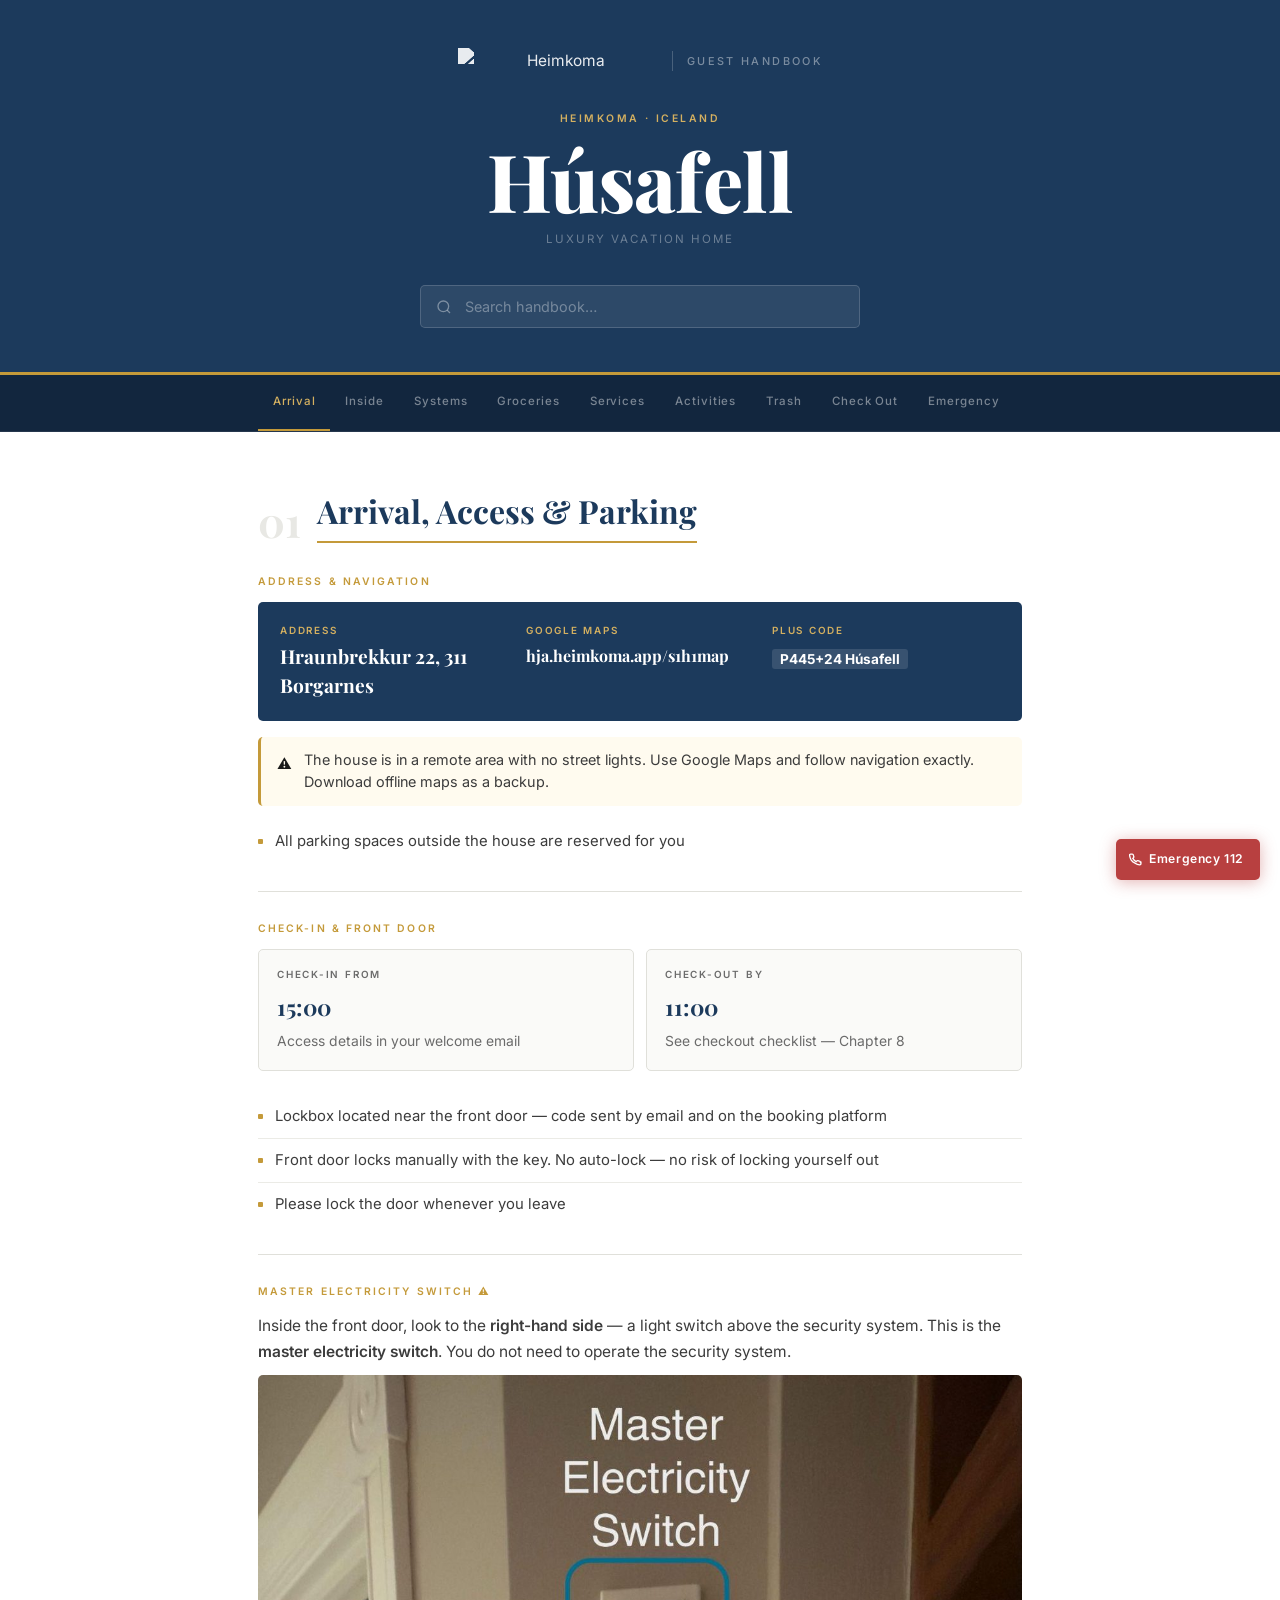
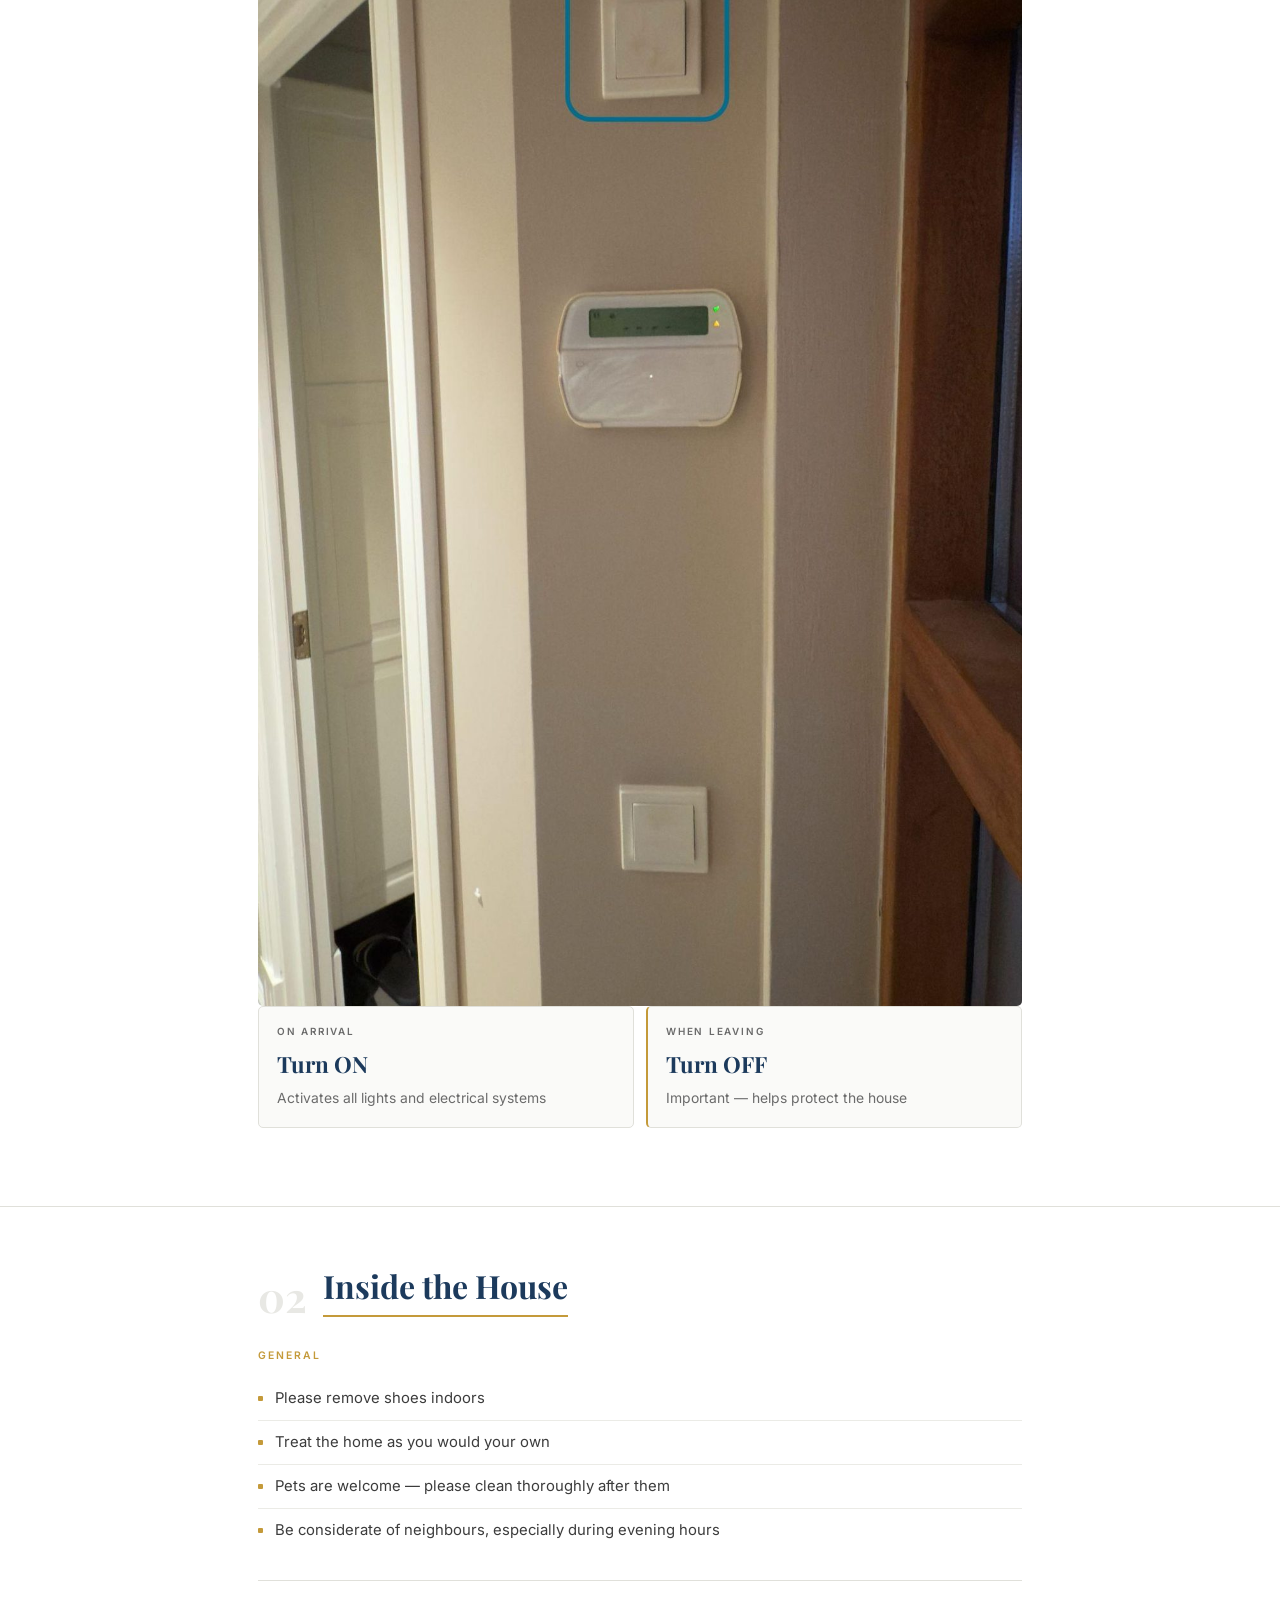
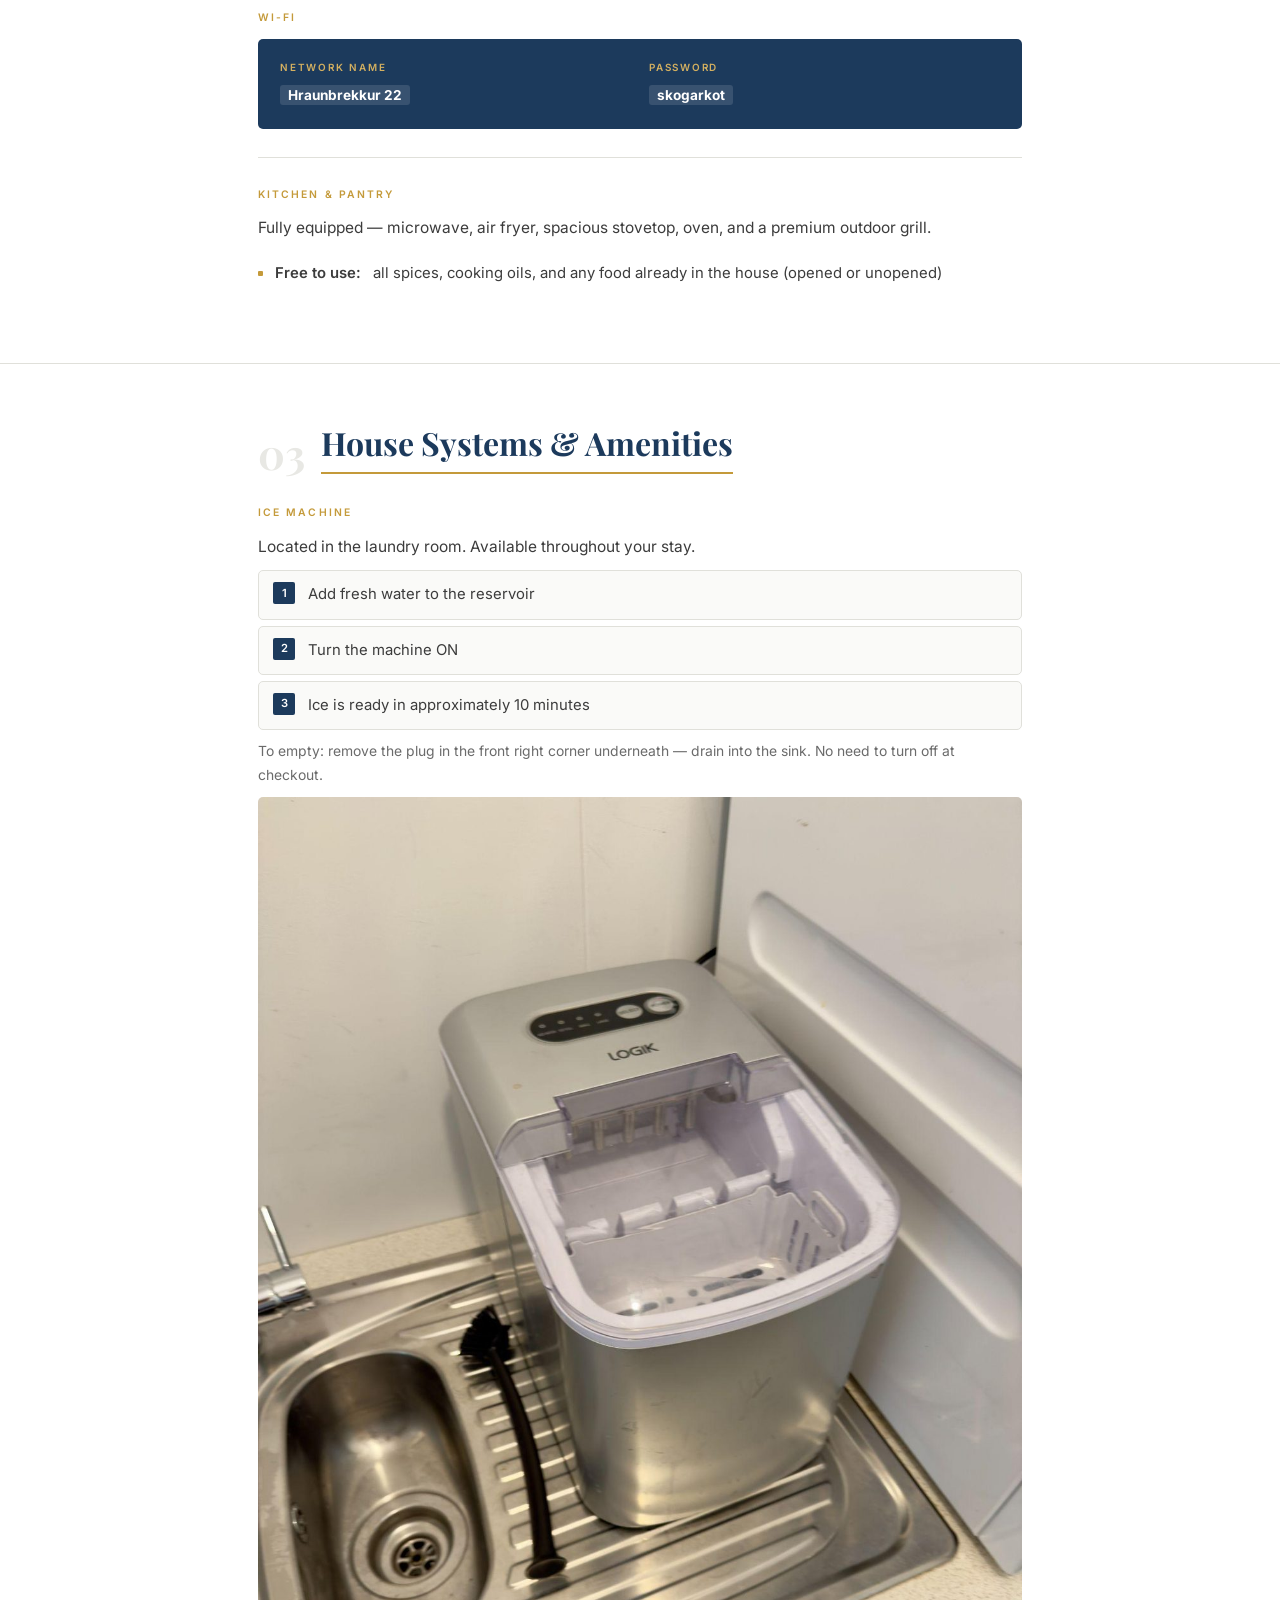
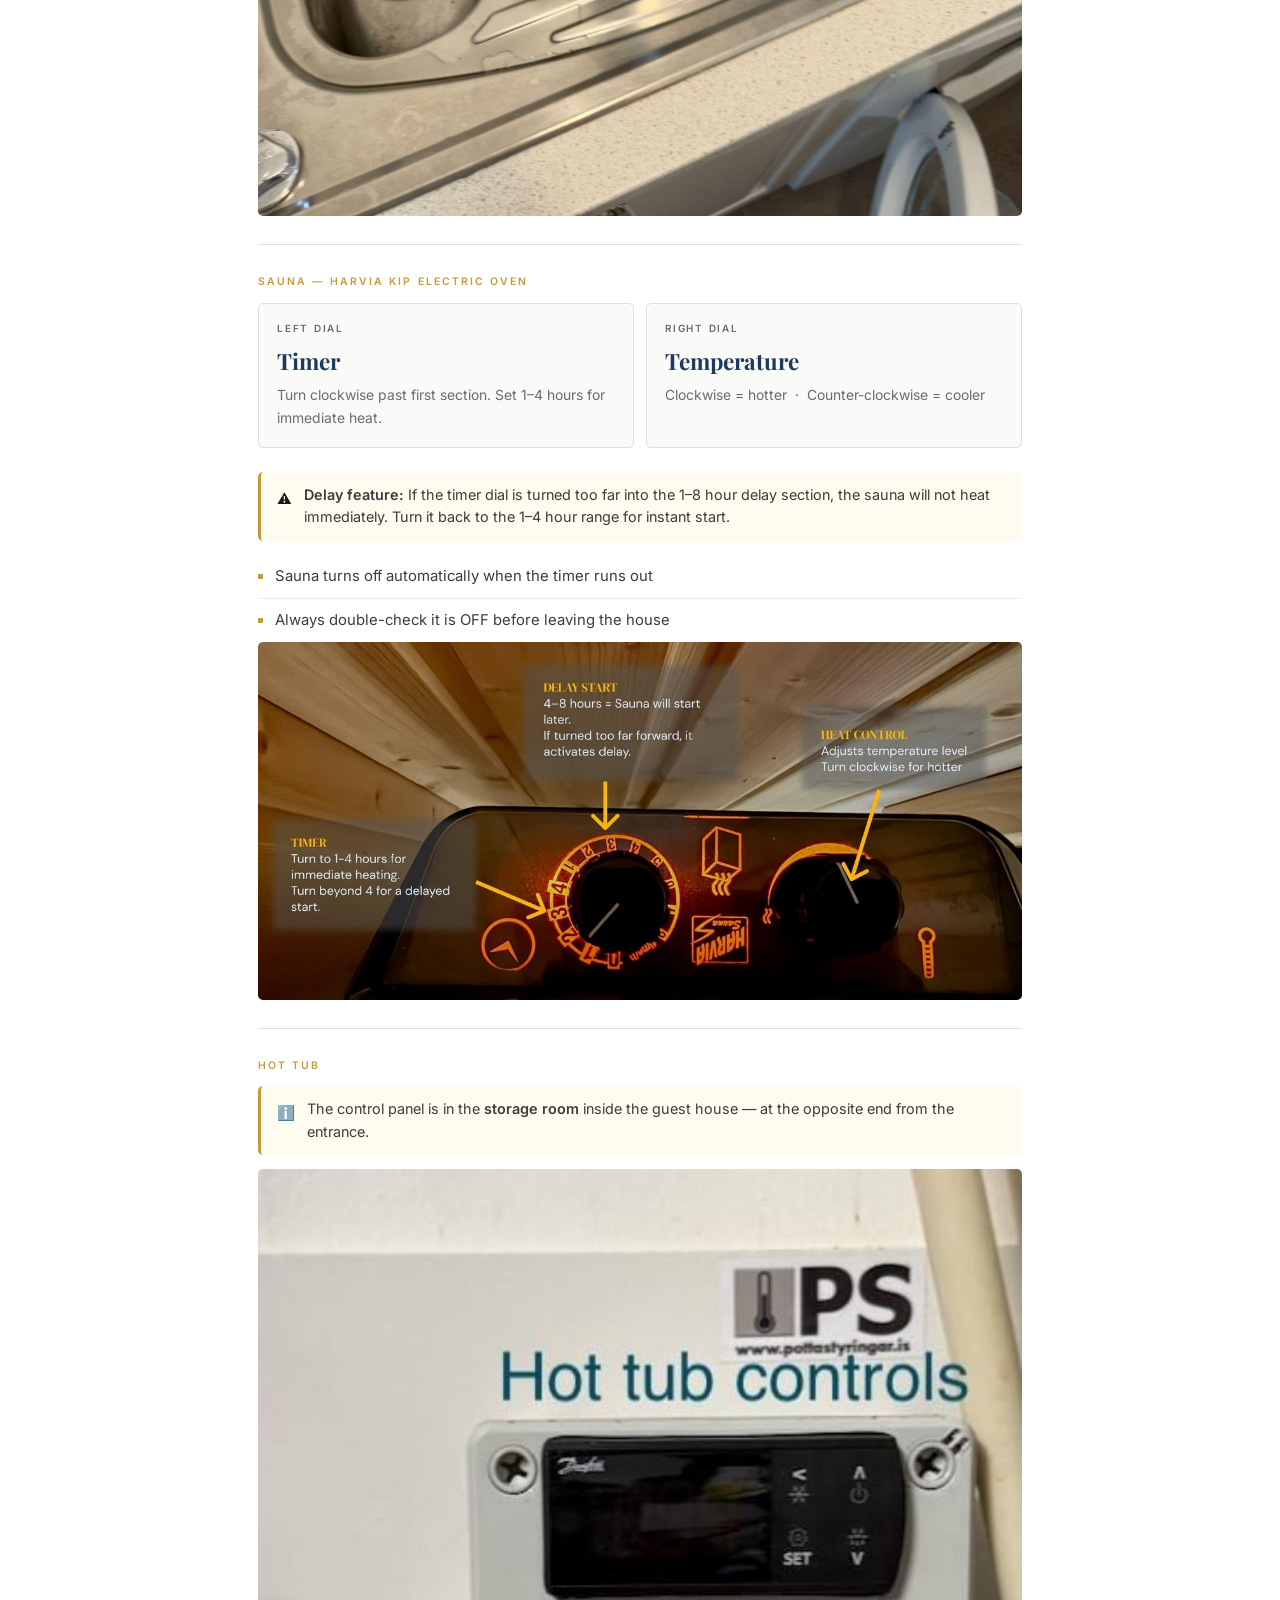
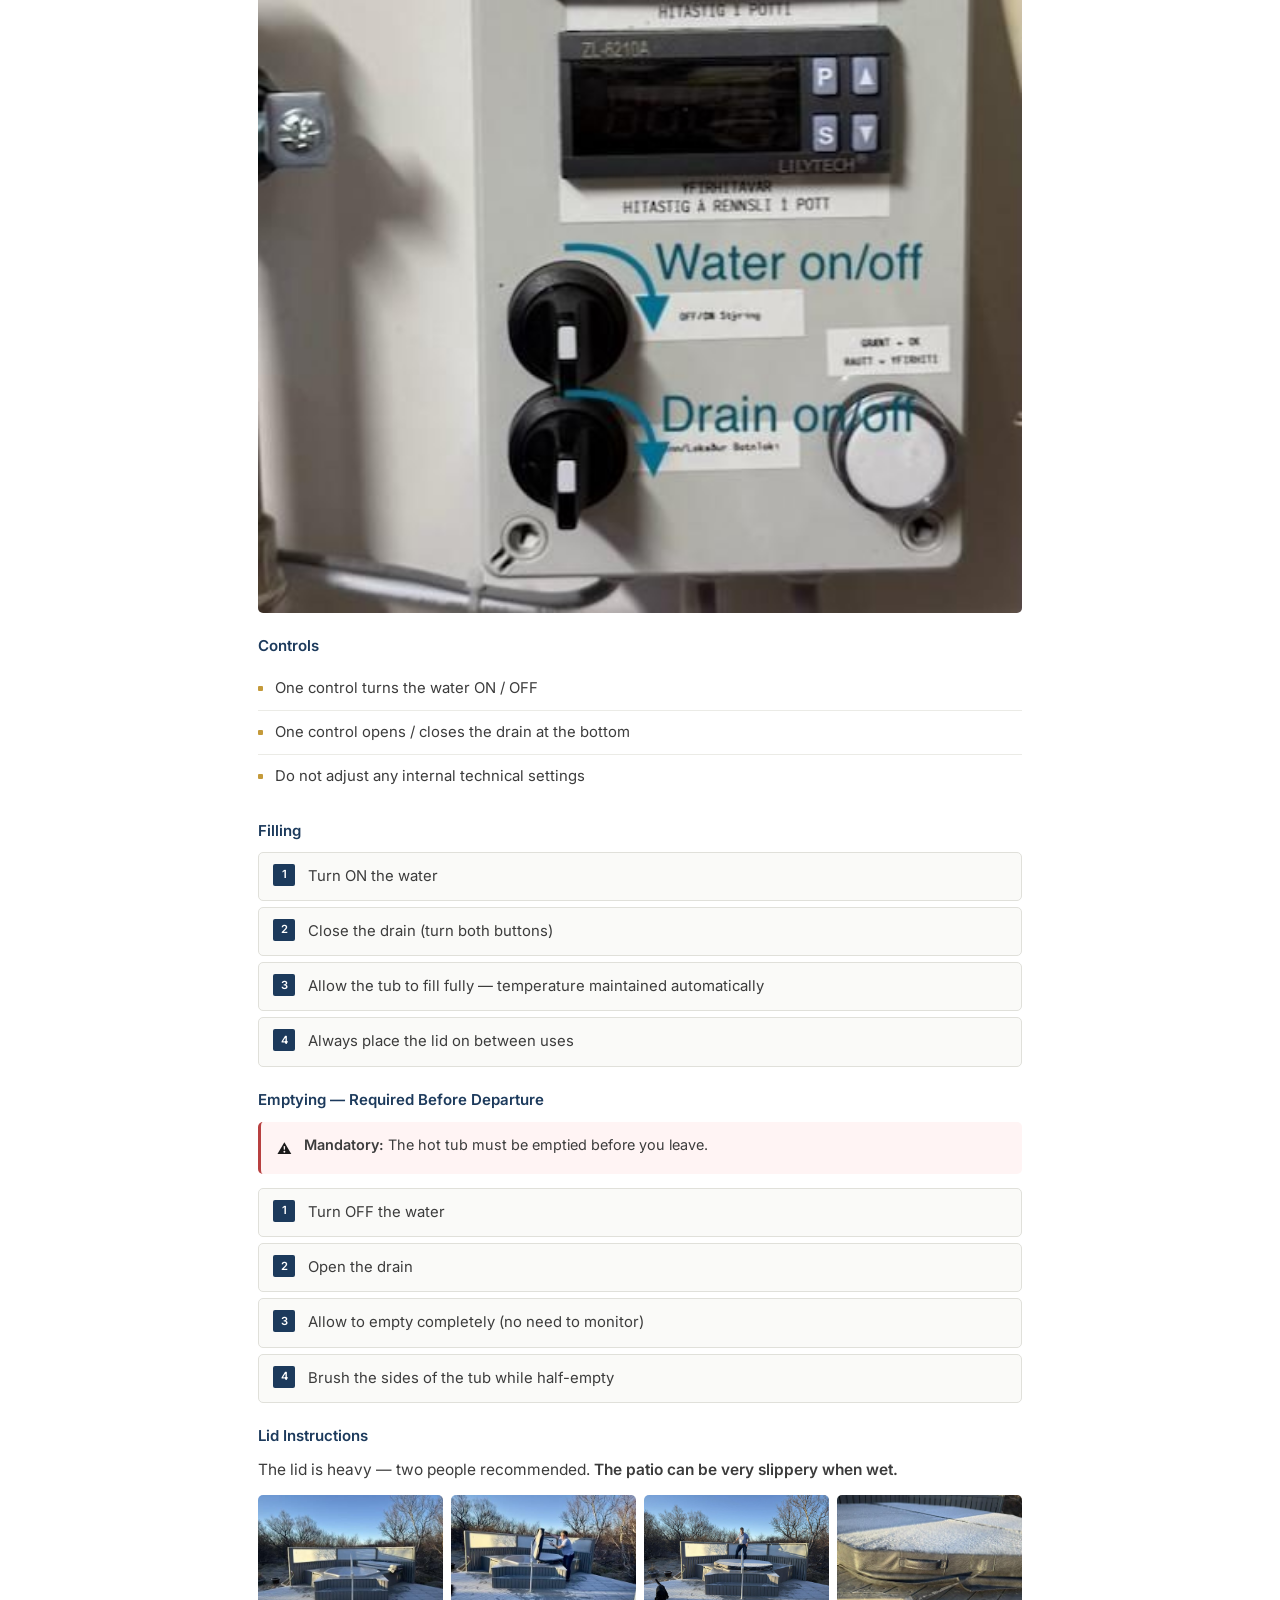
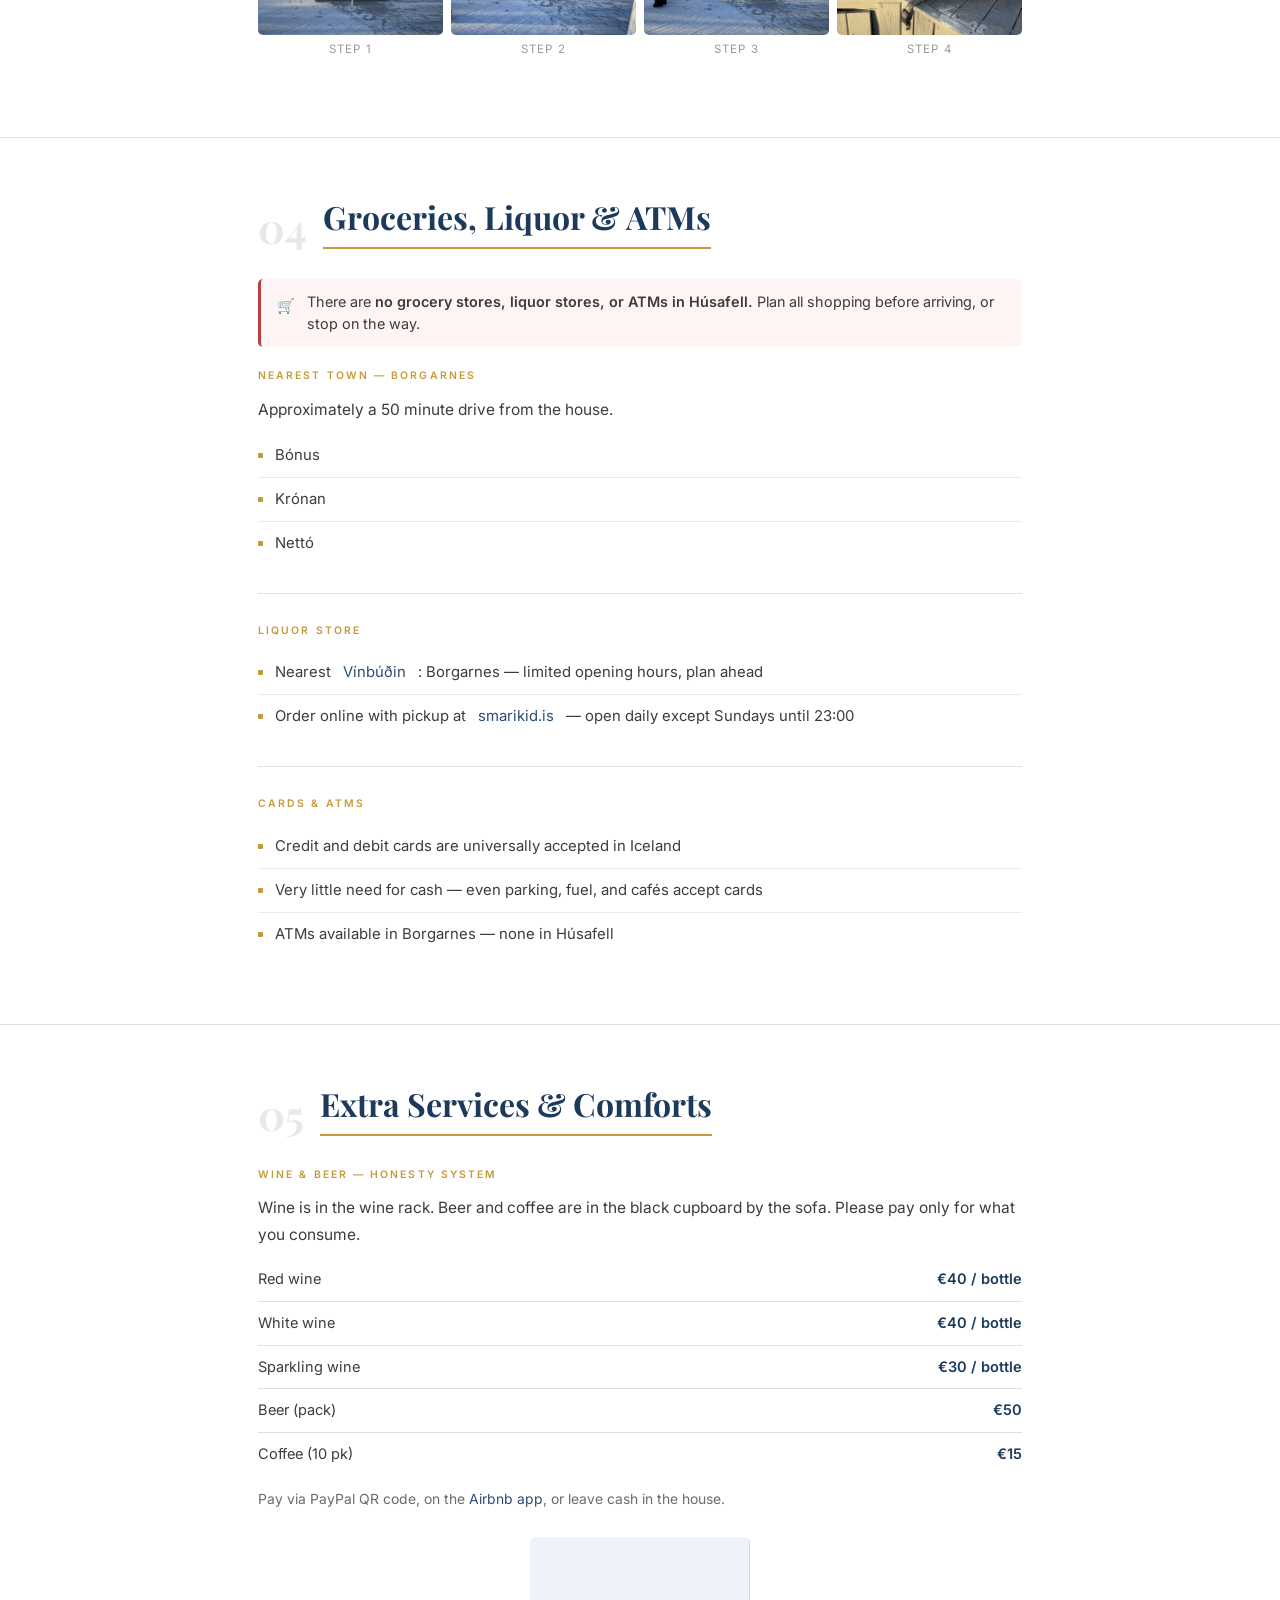
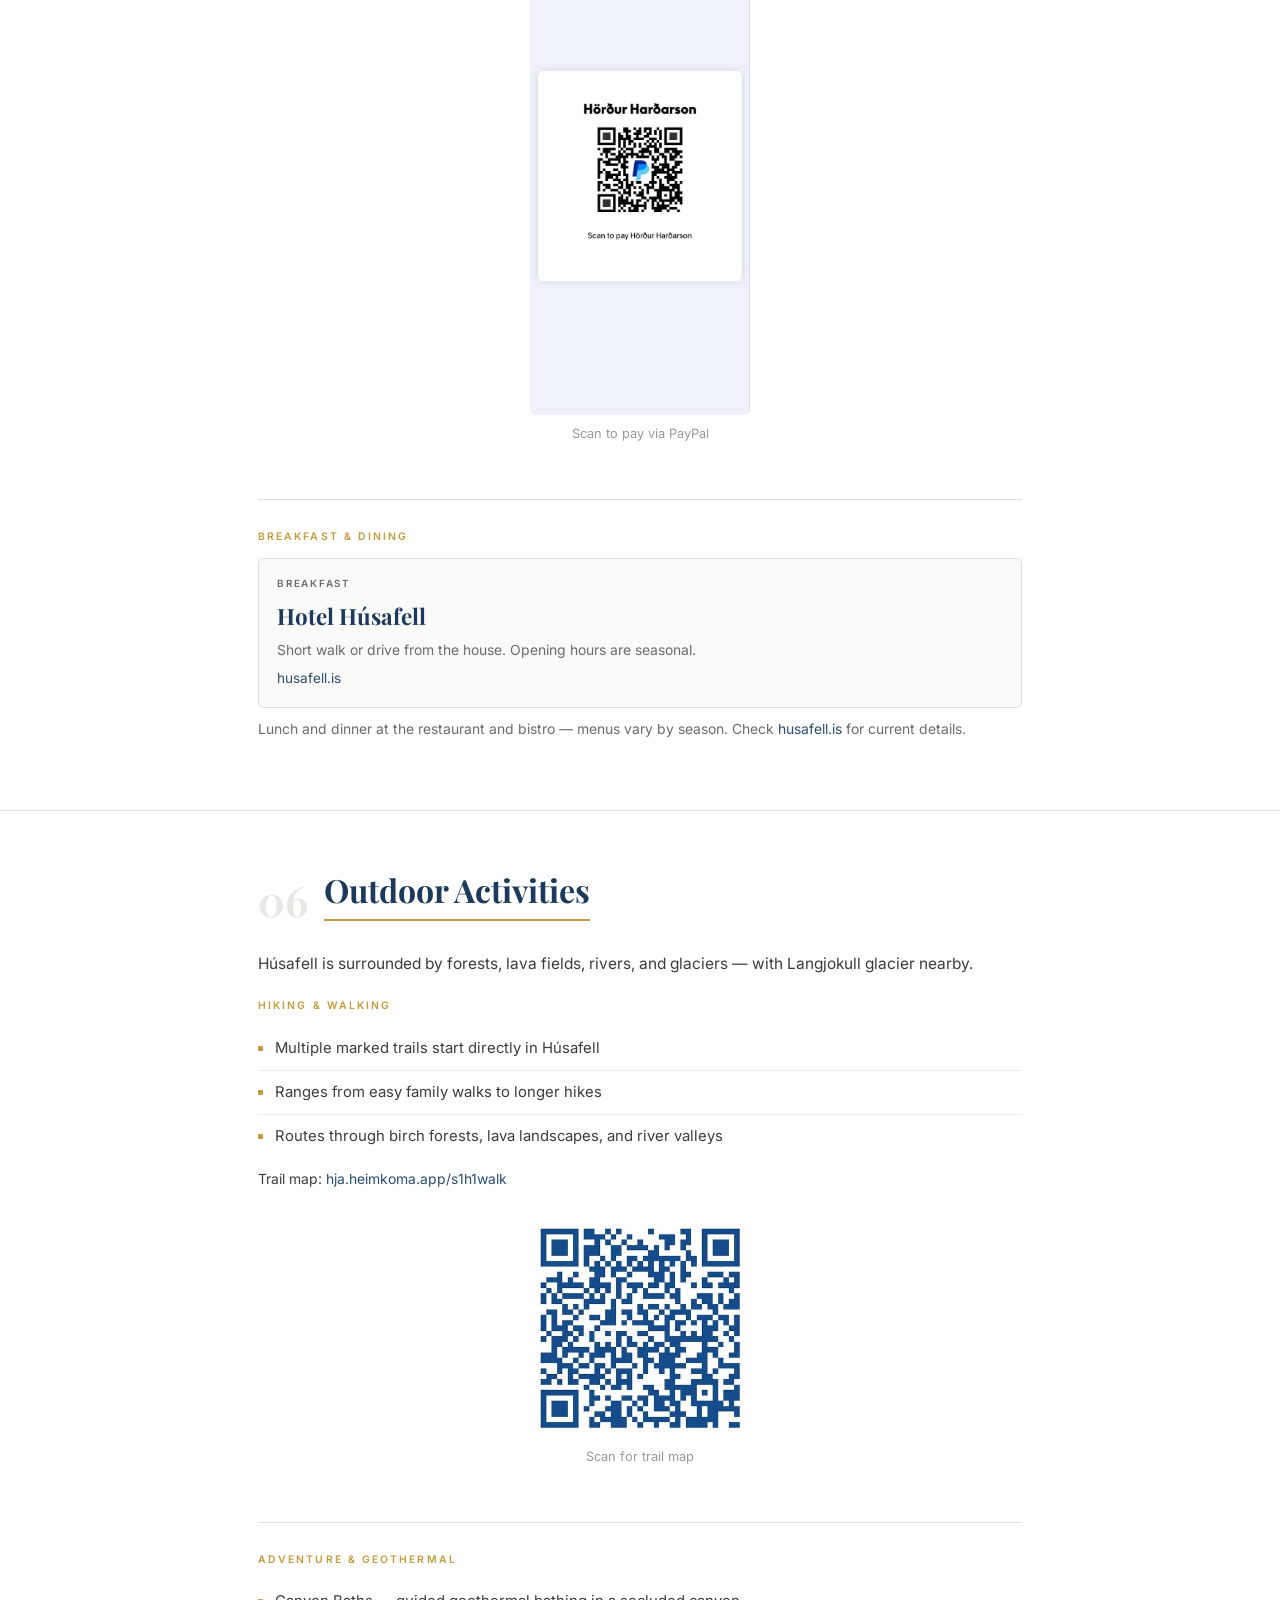
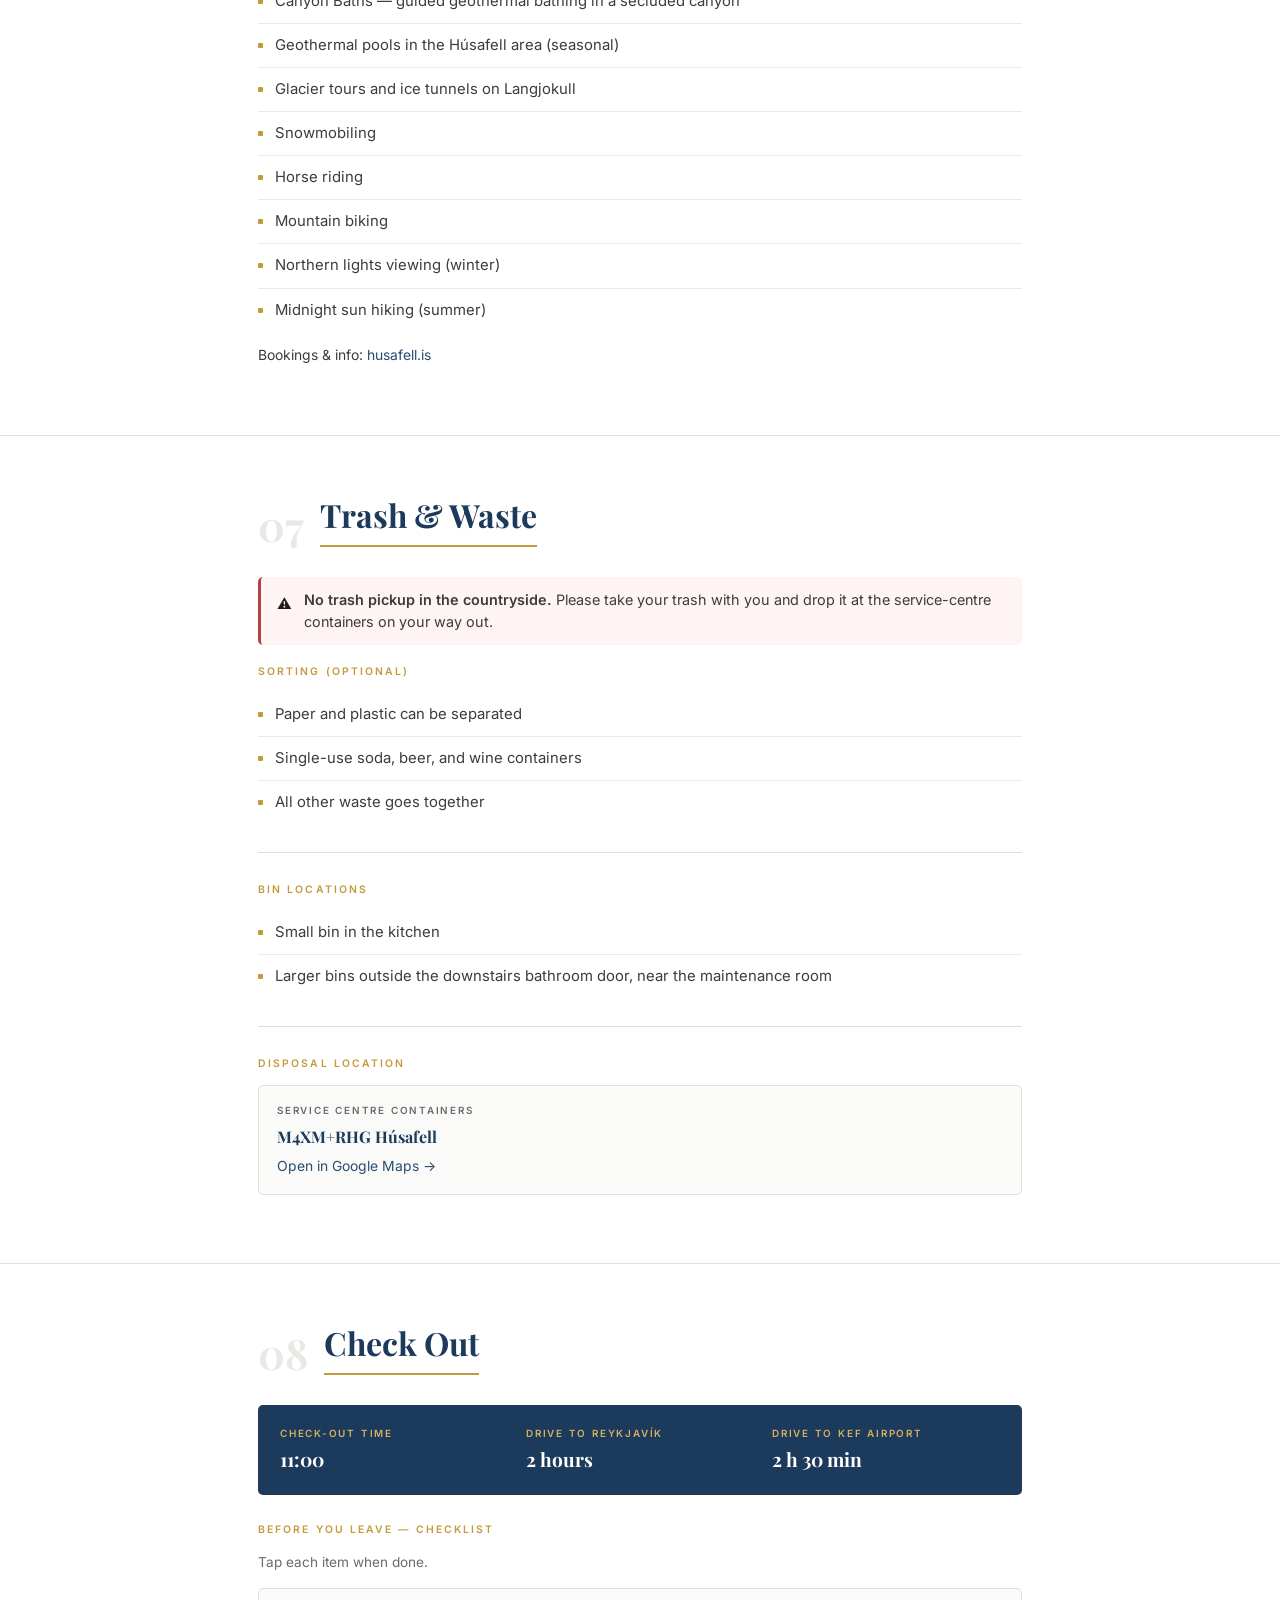
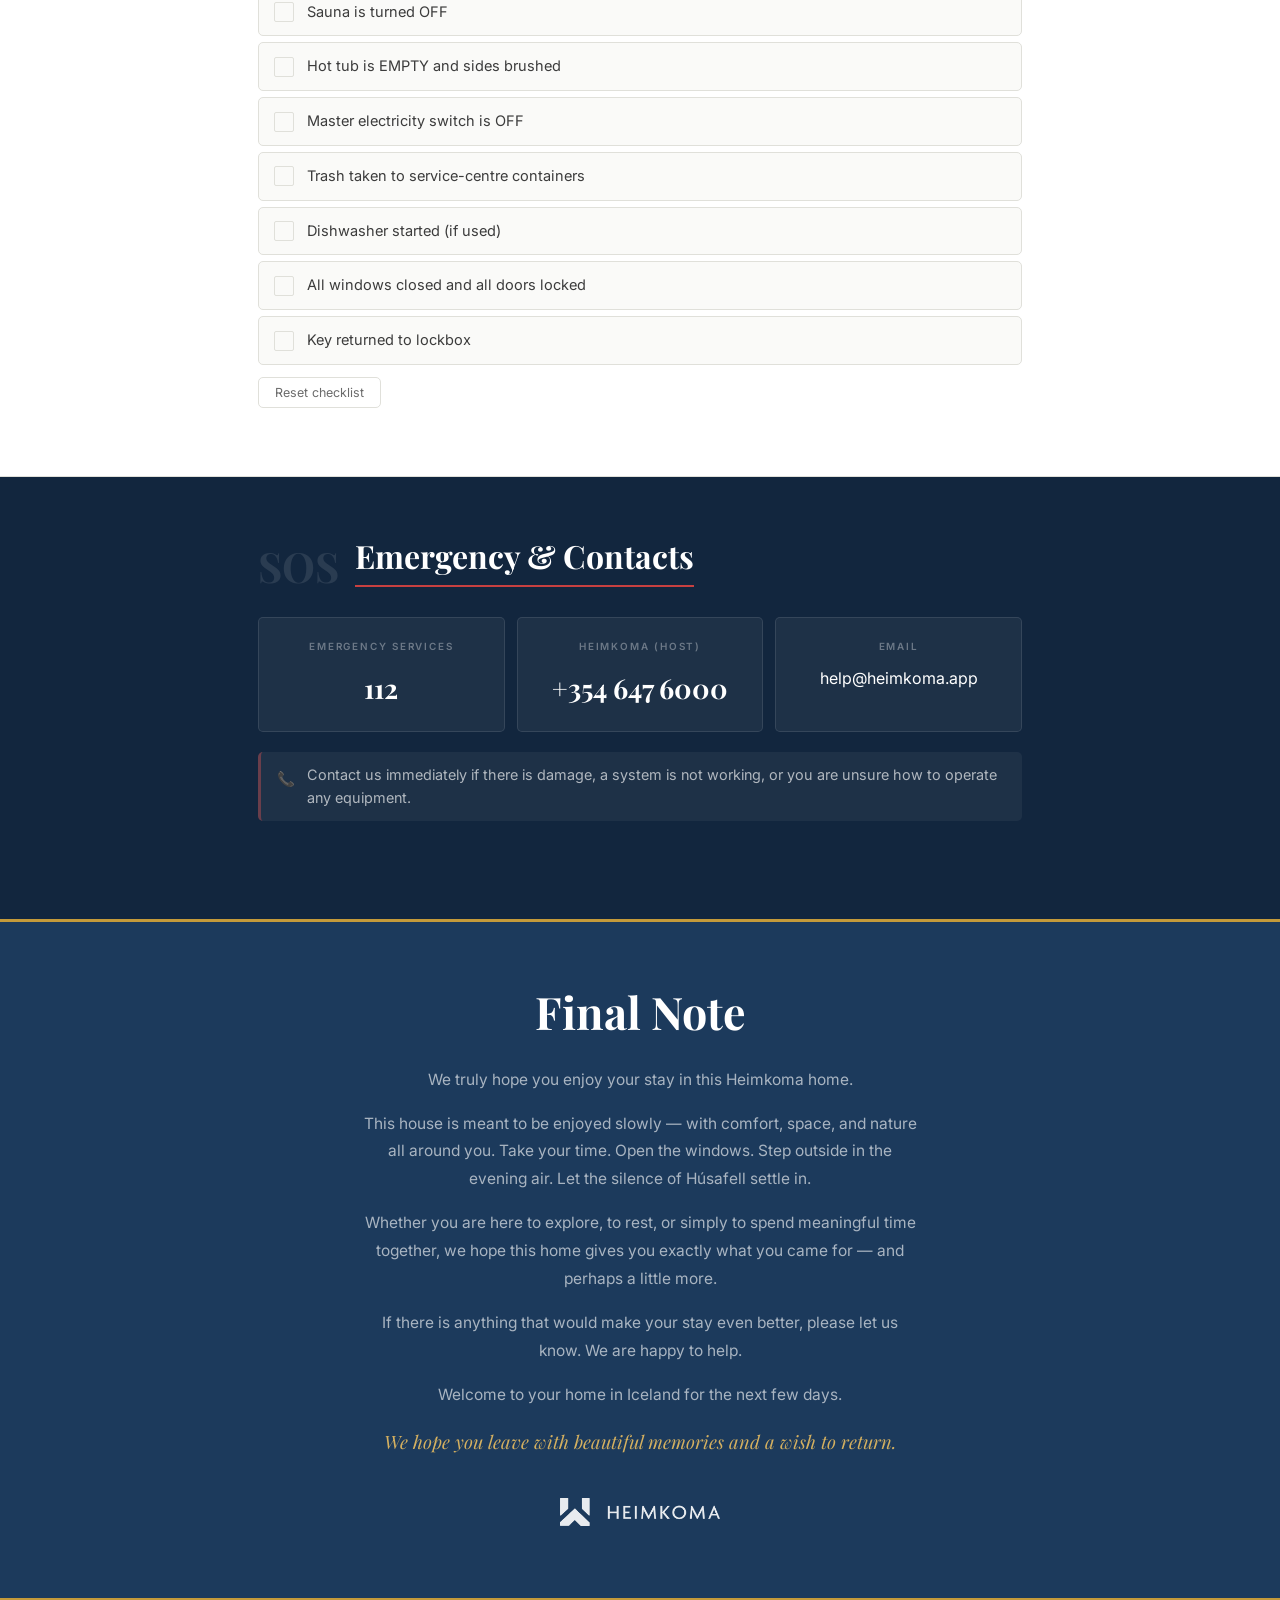
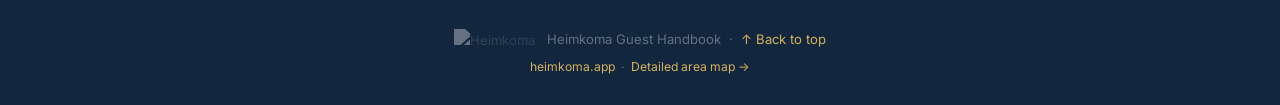
==== s1h1gb/index.html @ 79c9e3b0 "Add s1h1gb and s1h2gb handbooks" ====
<!DOCTYPE html>
<html lang="en">
<head>
<meta charset="UTF-8">
<meta name="viewport" content="width=device-width, initial-scale=1.0">
<meta name="robots" content="noindex, nofollow">
<title>Guest Handbook — Husafell | Heimkoma</title>
<link rel="preconnect" href="https://fonts.googleapis.com">
<link rel="preconnect" href="https://fonts.gstatic.com" crossorigin>
<link href="https://fonts.googleapis.com/css2?family=Playfair+Display:ital,wght@0,700;0,800;1,700&family=Inter:wght@300;400;500;600&display=swap" rel="stylesheet">
<style>
:root {
  --navy:      #1C3A5C;
  --navy-d:    #12263E;
  --navy-m:    #2A4D72;
  --gold:      #C49A3A;
  --gold-l:    #D4B060;
  --white:     #FFFFFF;
  --off:       #F7F7F5;
  --card:      #FAFAF8;
  --text:      #1A1A1A;
  --text-m:    #3C3C3C;
  --muted:     #6B6B6B;
  --border:    #E0E0DA;
  --border-l:  #EBEBE6;
  --warn-bg:   #FFFBEF;
  --warn-bdr:  #C49A3A;
  --red-bg:    #FFF4F4;
  --red-bdr:   #B84040;
  --green-ok:  #2A6B45;
  --nav-h:     56px;
  --max:       820px;
  --r:         5px;
}

*, *::before, *::after { box-sizing: border-box; margin: 0; padding: 0; }

html {
  scroll-behavior: smooth;
  scroll-padding-top: calc(var(--nav-h) + 16px);
}

body {
  font-family: 'Inter', sans-serif;
  background: var(--white);
  color: var(--text);
  font-size: 15.5px;
  line-height: 1.7;
  -webkit-font-smoothing: antialiased;
}

a { color: var(--navy-m); text-decoration: none; }
a:hover { text-decoration: underline; }
strong { font-weight: 600; }
code {
  font-family: 'Inter', monospace;
  background: rgba(28,58,92,.08);
  padding: 2px 7px;
  border-radius: 3px;
  font-size: .87em;
}

.wrap {
  max-width: var(--max);
  margin: 0 auto;
  padding: 0 28px;
}

/* HEADER */
.site-header {
  background: var(--navy);
  padding: 48px 28px 44px;
  text-align: center;
  border-bottom: 3px solid var(--gold);
}
.logo-row {
  display: flex;
  align-items: center;
  justify-content: center;
  gap: 14px;
  margin-bottom: 36px;
}
.logo-img {
  height: 26px;
  filter: brightness(0) invert(1);
  opacity: .9;
}
.logo-sep {
  width: 1px;
  height: 20px;
  background: rgba(255,255,255,.2);
}
.logo-lbl {
  font-size: .68rem;
  font-weight: 500;
  letter-spacing: .22em;
  text-transform: uppercase;
  color: rgba(255,255,255,.42);
}
.hero-eyebrow {
  font-size: .65rem;
  font-weight: 600;
  letter-spacing: .24em;
  text-transform: uppercase;
  color: var(--gold-l);
  margin-bottom: 12px;
}
.hero-name {
  font-family: 'Playfair Display', serif;
  font-size: clamp(3rem, 8vw, 5rem);
  font-weight: 800;
  color: #fff;
  letter-spacing: -.01em;
  line-height: 1;
  margin-bottom: 10px;
}
.hero-sub {
  font-size: .72rem;
  font-weight: 400;
  letter-spacing: .18em;
  text-transform: uppercase;
  color: rgba(255,255,255,.35);
  margin-bottom: 36px;
}

/* SEARCH */
.search-wrap {
  max-width: 440px;
  margin: 0 auto;
  position: relative;
}
.search-input {
  width: 100%;
  padding: 12px 42px 12px 44px;
  background: rgba(255,255,255,.08);
  border: 1px solid rgba(255,255,255,.16);
  border-radius: var(--r);
  color: #fff;
  font-family: 'Inter', sans-serif;
  font-size: .9rem;
  outline: none;
  transition: background .2s, border-color .2s;
}
.search-input::placeholder { color: rgba(255,255,255,.35); }
.search-input:focus {
  background: rgba(255,255,255,.14);
  border-color: rgba(196,154,58,.6);
}
.s-ico {
  position: absolute;
  left: 16px;
  top: 50%;
  transform: translateY(-50%);
  color: rgba(255,255,255,.38);
  pointer-events: none;
}
.s-clear {
  position: absolute;
  right: 14px;
  top: 50%;
  transform: translateY(-50%);
  background: none;
  border: none;
  color: rgba(255,255,255,.5);
  cursor: pointer;
  font-size: 1.1rem;
  padding: 4px;
  display: none;
}
.s-clear.on { display: block; }

/* NAV */
.sticky-nav {
  position: sticky;
  top: 0;
  z-index: 100;
  background: var(--navy-d);
  border-bottom: 1px solid rgba(255,255,255,.08);
}
.sticky-nav .wrap {
  display: flex;
  align-items: center;
  height: var(--nav-h);
  overflow-x: auto;
  scrollbar-width: none;
  gap: 0;
}
.sticky-nav .wrap::-webkit-scrollbar { display: none; }
.nav-pill {
  flex-shrink: 0;
  padding: 0 15px;
  height: var(--nav-h);
  display: flex;
  align-items: center;
  font-size: .72rem;
  font-weight: 500;
  letter-spacing: .08em;
  color: rgba(255,255,255,.44);
  white-space: nowrap;
  border-bottom: 2px solid transparent;
  transition: color .18s, border-color .18s;
}
.nav-pill:hover { color: rgba(255,255,255,.82); text-decoration: none; }
.nav-pill.on { color: var(--gold-l); border-bottom-color: var(--gold); }

/* CHAPTERS */
.chapter {
  padding: 60px 0 40px;
  border-bottom: 1px solid var(--border);
}
.chapter:last-of-type { border-bottom: none; }

.ch-head {
  display: flex;
  align-items: flex-start;
  gap: 16px;
  margin-bottom: 30px;
}
.ch-num {
  font-family: 'Playfair Display', serif;
  font-size: 2.6rem;
  font-weight: 700;
  color: #E8E8E4;
  line-height: 1;
  flex-shrink: 0;
  margin-top: 8px;
}
.ch-title {
  font-family: 'Playfair Display', serif;
  font-size: clamp(1.5rem, 3.5vw, 2rem);
  font-weight: 700;
  color: var(--navy);
  line-height: 1.2;
  padding-bottom: 10px;
  border-bottom: 2px solid var(--gold);
}

/* SUBSECTION */
.sub { margin-bottom: 28px; }
.sub-lbl {
  font-size: .65rem;
  font-weight: 600;
  letter-spacing: .2em;
  text-transform: uppercase;
  color: var(--gold);
  margin-bottom: 12px;
  display: block;
}
.sub h3 {
  font-size: .94rem;
  font-weight: 600;
  color: var(--navy);
  margin: 20px 0 8px;
}
.sub p { margin-bottom: 10px; color: var(--text-m); }

.divider { height: 1px; background: var(--border); margin: 28px 0; }

/* DARK INFO CARD */
.dcard {
  background: var(--navy);
  border-radius: var(--r);
  padding: 20px 22px;
  margin-bottom: 16px;
  display: grid;
  grid-template-columns: repeat(auto-fit, minmax(160px, 1fr));
  gap: 18px;
}
.dc-lbl {
  font-size: .62rem;
  font-weight: 600;
  letter-spacing: .18em;
  text-transform: uppercase;
  color: var(--gold-l);
  display: block;
  margin-bottom: 5px;
}
.dc-val {
  font-family: 'Playfair Display', serif;
  font-size: 1.2rem;
  font-weight: 700;
  color: #fff;
  line-height: 1.3;
}
.dc-val a { color: #fff; }
.dc-val code {
  font-family: 'Inter', monospace;
  font-size: .85rem;
  background: rgba(255,255,255,.12);
  padding: 2px 8px;
  border-radius: 3px;
}

/* LIGHT BLOCK */
.lblock {
  background: var(--card);
  border: 1px solid var(--border);
  border-radius: var(--r);
  padding: 16px 18px;
  margin-bottom: 10px;
}
.lb-lbl {
  font-size: .62rem;
  font-weight: 600;
  letter-spacing: .18em;
  text-transform: uppercase;
  color: var(--muted);
  display: block;
  margin-bottom: 5px;
}
.lb-val {
  font-family: 'Playfair Display', serif;
  font-size: 1.4rem;
  font-weight: 700;
  color: var(--navy);
}
.lblock p { font-size: .87rem; margin: 4px 0 0; color: var(--muted); }

.two-col {
  display: grid;
  grid-template-columns: repeat(auto-fit, minmax(200px, 1fr));
  gap: 12px;
  margin-bottom: 14px;
}

/* BULLET LIST */
.blist { list-style: none; display: flex; flex-direction: column; gap: 0; }
.blist li {
  display: flex;
  gap: 12px;
  align-items: flex-start;
  padding: 10px 0;
  border-bottom: 1px solid var(--border-l);
  line-height: 1.55;
  color: var(--text-m);
  font-size: .93rem;
}
.blist li:last-child { border-bottom: none; }
.blist li::before {
  content: '';
  width: 5px;
  height: 5px;
  background: var(--gold);
  flex-shrink: 0;
  margin-top: 9px;
  border-radius: 1px;
}

/* STEP LIST */
.slist {
  list-style: none;
  counter-reset: step;
  display: flex;
  flex-direction: column;
  gap: 6px;
}
.slist li {
  counter-increment: step;
  display: flex;
  gap: 13px;
  align-items: flex-start;
  padding: 11px 14px;
  background: var(--card);
  border: 1px solid var(--border);
  border-radius: var(--r);
  font-size: .93rem;
  color: var(--text-m);
}
.slist li::before {
  content: counter(step);
  min-width: 22px;
  height: 22px;
  background: var(--navy);
  color: #fff;
  font-size: .7rem;
  font-weight: 600;
  display: flex;
  align-items: center;
  justify-content: center;
  flex-shrink: 0;
  border-radius: 2px;
}

/* WARN BOXES */
.warn-box {
  border-radius: var(--r);
  padding: 12px 16px;
  display: flex;
  gap: 12px;
  margin-bottom: 14px;
  border-left: 3px solid var(--warn-bdr);
  background: var(--warn-bg);
}
.warn-box.red {
  border-left-color: var(--red-bdr);
  background: var(--red-bg);
}
.warn-box .w-ico { flex-shrink: 0; font-size: .9rem; margin-top: 3px; }
.warn-box .w-txt { font-size: .9rem; color: var(--text-m); line-height: 1.55; }

/* IMAGE PLACEHOLDER */
.ph-box {
  width: 100%;
  min-height: 190px;
  border-radius: var(--r);
  background: var(--off);
  border: 1px dashed var(--border);
  display: flex;
  align-items: center;
  justify-content: center;
  margin: 14px 0;
}
.ph-inner { text-align: center; padding: 24px; }
.ph-ico { font-size: 1.5rem; display: block; margin-bottom: 8px; opacity: .25; }
.ph-lbl {
  font-size: .62rem;
  font-weight: 600;
  letter-spacing: .14em;
  text-transform: uppercase;
  color: #C0C0BA;
  margin-bottom: 5px;
}
.ph-inner p { font-size: .8rem; color: #B0B0AA; }

.ph-grid {
  display: grid;
  grid-template-columns: repeat(auto-fit, minmax(140px, 1fr));
  gap: 8px;
  margin: 12px 0;
}
.ph-grid .ph-box { min-height: 120px; }

/* PRICE TABLE */
.ptable { width: 100%; border-collapse: collapse; margin-top: 10px; }
.ptable tr { border-bottom: 1px solid var(--border); }
.ptable tr:last-child { border-bottom: none; }
.ptable td { padding: 9px 0; font-size: .91rem; }
.ptable td:first-child { color: var(--text-m); }
.ptable td:last-child { text-align: right; font-weight: 600; color: var(--navy); }

/* CHECKOUT CHECKLIST */
.cklist { display: flex; flex-direction: column; gap: 6px; margin-top: 14px; }
.ci {
  display: flex;
  align-items: center;
  gap: 13px;
  padding: 11px 15px;
  border: 1px solid var(--border);
  border-radius: var(--r);
  cursor: pointer;
  background: var(--card);
  transition: border-color .15s;
  user-select: none;
}
.ci:hover { border-color: var(--navy-m); }
.ci input { display: none; }
.ci-box {
  width: 20px;
  height: 20px;
  border: 1.5px solid var(--border);
  border-radius: 2px;
  flex-shrink: 0;
  display: flex;
  align-items: center;
  justify-content: center;
  transition: all .18s;
  color: transparent;
}
.ci.done { background: #F0F7F3; border-color: #6BAB85; }
.ci.done .ci-box { background: var(--green-ok); border-color: var(--green-ok); color: #fff; }
.ci.done .ci-lbl { text-decoration: line-through; color: var(--muted); }
.ci-lbl { font-size: .91rem; color: var(--text-m); }
.ck-reset {
  margin-top: 12px;
  background: none;
  border: 1px solid var(--border);
  border-radius: var(--r);
  padding: 7px 16px;
  font-family: 'Inter', sans-serif;
  font-size: .78rem;
  color: var(--muted);
  cursor: pointer;
  transition: border-color .2s, color .2s;
}
.ck-reset:hover { border-color: var(--navy); color: var(--navy); }

/* EMERGENCY SECTION */
#emergency {
  background: var(--navy-d);
  padding: 60px 0 70px;
}
#emergency .ch-num { color: rgba(255,255,255,.1); }
#emergency .ch-title { color: #fff; border-bottom-color: #c84040; }
#emergency .sub-lbl { color: #e09090; }

.ec-grid {
  display: grid;
  grid-template-columns: repeat(auto-fit, minmax(190px, 1fr));
  gap: 12px;
  margin-top: 18px;
}
.ec-card {
  background: rgba(255,255,255,.05);
  border: 1px solid rgba(255,255,255,.1);
  border-radius: var(--r);
  padding: 20px;
  text-align: center;
}
.ec-lbl {
  font-size: .62rem;
  font-weight: 600;
  letter-spacing: .18em;
  text-transform: uppercase;
  color: rgba(255,255,255,.35);
  display: block;
  margin-bottom: 10px;
}
.ec-val {
  font-family: 'Playfair Display', serif;
  font-size: 1.7rem;
  font-weight: 700;
  color: #fff;
  display: block;
}
.ec-val.sm {
  font-family: 'Inter', sans-serif;
  font-size: 1rem;
  font-weight: 400;
  margin-top: 4px;
}
.ec-card a { color: #fff; text-decoration: none; }
.ec-card a:hover { color: var(--gold-l); }

/* FAB */
.fab {
  position: fixed;
  bottom: 20px;
  right: 20px;
  z-index: 200;
  background: #B84040;
  color: #fff;
  border: none;
  border-radius: var(--r);
  padding: 10px 16px 10px 13px;
  font-family: 'Inter', sans-serif;
  font-size: .76rem;
  font-weight: 600;
  letter-spacing: .05em;
  display: flex;
  align-items: center;
  gap: 7px;
  text-decoration: none;
  box-shadow: 0 2px 16px rgba(184,64,64,.4);
  transition: transform .18s, box-shadow .18s;
}
.fab:hover {
  transform: translateY(-1px);
  color: #fff;
  text-decoration: none;
  box-shadow: 0 4px 20px rgba(184,64,64,.5);
}

/* FOOTER */
.site-footer {
  background: var(--navy-d);
  color: rgba(255,255,255,.35);
  padding: 28px 24px;
  text-align: center;
  font-size: .82rem;
  border-top: 2px solid var(--gold);
}
.site-footer a { color: var(--gold-l); }
.ft-logo {
  height: 16px;
  opacity: .35;
  vertical-align: middle;
  margin-right: 8px;
  filter: brightness(0) invert(1);
}

/* SEARCH HIGHLIGHT */

/* FINAL NOTE */
.final-note {
  background: var(--navy);
  padding: 64px 28px 72px;
  text-align: center;
  border-top: 3px solid var(--gold);
}
.fn-heading {
  font-family: 'Playfair Display', serif;
  font-size: clamp(1.8rem, 5vw, 2.8rem);
  font-weight: 700;
  color: #fff;
  margin-bottom: 28px;
  line-height: 1.15;
}
.fn-body {
  max-width: 560px;
  margin: 0 auto;
  color: rgba(255,255,255,.62);
  font-size: .97rem;
  line-height: 1.8;
}
.fn-body p { margin-bottom: 16px; }
.fn-body p:last-child { margin-bottom: 0; }
.fn-closing {
  font-family: 'Playfair Display', serif;
  font-size: 1.15rem;
  font-style: italic;
  color: var(--gold-l);
}
.fn-logo {
  height: 28px;
  width: auto;
  display: block;
  margin: 40px auto 0;
  opacity: .9;
}


img {
  max-width: 100%;
  height: auto;
}


/* PWA INSTALL BANNER */
.pwa-banner {
  position: fixed;
  bottom: 0; left: 0; right: 0;
  z-index: 300;
  background: var(--navy-d);
  border-top: 2px solid var(--gold);
  padding: 14px 18px 14px 16px;
  display: flex;
  align-items: center;
  gap: 12px;
  box-shadow: 0 -4px 24px rgba(0,0,0,.3);
}
.pwa-banner.hidden { display: none; }
.pwa-icon {
  width: 44px; height: 44px;
  border-radius: 10px;
  flex-shrink: 0;
}
.pwa-text { flex: 1; }
.pwa-text strong {
  display: block;
  font-size: .85rem;
  color: #fff;
  font-weight: 600;
  margin-bottom: 2px;
}
.pwa-text span {
  font-size: .75rem;
  color: rgba(255,255,255,.55);
  line-height: 1.4;
}
.pwa-btn {
  background: var(--gold);
  color: #fff;
  border: none;
  border-radius: 4px;
  padding: 8px 14px;
  font-family: 'Inter', sans-serif;
  font-size: .78rem;
  font-weight: 600;
  cursor: pointer;
  white-space: nowrap;
  flex-shrink: 0;
}
.pwa-dismiss {
  background: none;
  border: none;
  color: rgba(255,255,255,.4);
  font-size: 1.3rem;
  cursor: pointer;
  padding: 4px;
  flex-shrink: 0;
  line-height: 1;
}

mark.hl {
  background: rgba(196,154,58,.3);
  color: inherit;
  padding: 0 2px;
  border-radius: 2px;
}

/* NO RESULTS */
.no-res { text-align: center; padding: 60px 24px; color: var(--muted); display: none; }
.no-res.on { display: block; }
.no-res h2 {
  font-family: 'Playfair Display', serif;
  font-size: 1.8rem;
  color: var(--muted);
  margin-bottom: 8px;
}

@media print {
  .sticky-nav, .fab, .site-footer, .search-wrap { display: none; }
  .chapter { page-break-inside: avoid; }
}

@media (max-width: 600px) {
  .site-header { padding: 36px 20px 30px; }
  .chapter { padding: 44px 0 32px; }
  .ch-num { font-size: 2rem; }
  .ph-grid { grid-template-columns: 1fr 1fr; }
  .fab { bottom: 12px; right: 12px; }
  .dcard { grid-template-columns: 1fr; }
}
</style>
  <link rel="manifest" href="manifest.json">
  <meta name="theme-color" content="#1C3A5C">
  <meta name="apple-mobile-web-app-capable" content="yes">
  <meta name="apple-mobile-web-app-status-bar-style" content="black-translucent">
  <meta name="apple-mobile-web-app-title" content="Húsafell">
  <link rel="apple-touch-icon" href="images/icon-192.png">
</head>
<body>

<!-- HEADER -->
<header class="site-header" id="top">
  <div class="logo-row">
    <img loading="lazy" src="https://heimkoma.app/guest_handbook/images/logo.svg" width="200" height="50" alt="Heimkoma" class="logo-img">
    <div class="logo-sep"></div>
    <span class="logo-lbl">Guest Handbook</span>
  </div>
  <p class="hero-eyebrow">Heimkoma &middot; Iceland</p>
  <h1 class="hero-name">H&uacute;safell</h1>
  <p class="hero-sub">Luxury Vacation Home</p>
  <div class="search-wrap">
    <svg class="s-ico" width="16" height="16" viewBox="0 0 24 24" fill="none" stroke="currentColor" stroke-width="2">
      <circle cx="11" cy="11" r="8"></circle>
      <line x1="21" y1="21" x2="16.65" y2="16.65"></line>
    </svg>
    <input type="search" id="s-input" class="search-input" placeholder="Search handbook&hellip;" autocomplete="off">
    <button class="s-clear" id="s-clear" aria-label="Clear search">&times;</button>
  </div>
</header>

<!-- NAV -->
<nav class="sticky-nav">
  <div class="wrap">
    <a href="#arrival"    class="nav-pill" data-s="arrival">Arrival</a>
    <a href="#inside"     class="nav-pill" data-s="inside">Inside</a>
    <a href="#systems"    class="nav-pill" data-s="systems">Systems</a>
    <a href="#groceries"  class="nav-pill" data-s="groceries">Groceries</a>
    <a href="#services"   class="nav-pill" data-s="services">Services</a>
    <a href="#activities" class="nav-pill" data-s="activities">Activities</a>
    <a href="#trash"      class="nav-pill" data-s="trash">Trash</a>
    <a href="#checkout"   class="nav-pill" data-s="checkout">Check Out</a>
    <a href="#emergency"  class="nav-pill" data-s="emergency">Emergency</a>
  </div>
</nav>

<main id="content">

<!-- ═══════════════════════════════════
     CH 1 — ARRIVAL
═══════════════════════════════════ -->
<section class="chapter" id="arrival">
<div class="wrap">

  <div class="ch-head">
    <span class="ch-num">01</span>
    <h2 class="ch-title">Arrival, Access &amp; Parking</h2>
  </div>

  <div class="sub">
    <span class="sub-lbl">Address &amp; Navigation</span>
    <div class="dcard">
      <div>
        <span class="dc-lbl">Address</span>
        <span class="dc-val"><a href="https://maps.app.goo.gl/AnhHdTu5yub5UR3n9" target="_blank">Hraunbrekkur 22, 311 Borgarnes</a></span>
      </div>
      <div>
        <span class="dc-lbl">Google Maps</span>
        <span class="dc-val" style="font-size:1rem;"><a href="https://hja.heimkoma.app/s1h1map" target="_blank">hja.heimkoma.app/s1h1map</a></span>
      </div>
      <div>
        <span class="dc-lbl">Plus Code</span>
        <span class="dc-val"><code>P445+24 H&uacute;safell</code></span>
      </div>
    </div>
    <div class="warn-box">
      <span class="w-ico">&#9888;&#65039;</span>
      <div class="w-txt">The house is in a remote area with no street lights. Use Google Maps and follow navigation exactly. Download offline maps as a backup.</div>
    </div>
    <ul class="blist">
      <li>All parking spaces outside the house are reserved for you</li>
    </ul>
  </div>

  <div class="divider"></div>

  <div class="sub">
    <span class="sub-lbl">Check-in &amp; Front Door</span>
    <div class="two-col">
      <div class="lblock">
        <span class="lb-lbl">Check-in from</span>
        <div class="lb-val">15:00</div>
        <p>Access details in your welcome email</p>
      </div>
      <div class="lblock">
        <span class="lb-lbl">Check-out by</span>
        <div class="lb-val">11:00</div>
        <p>See checkout checklist &mdash; Chapter 8</p>
      </div>
    </div>
    <ul class="blist">
      <li>Lockbox located near the front door &mdash; code sent by email and on the booking platform</li>
      <li>Front door locks manually with the key. No auto-lock &mdash; no risk of locking yourself out</li>
      <li>Please lock the door whenever you leave</li>
    </ul>
  </div>

  <div class="divider"></div>

  <div class="sub">
    <span class="sub-lbl">Master Electricity Switch &#9888;&#65039;</span>
    <p>Inside the front door, look to the <strong>right-hand side</strong> &mdash; a light switch above the security system. This is the <strong>master electricity switch</strong>. You do not need to operate the security system.</p>
    <img loading="lazy" src="images/master-switch.jpeg" width="1200" height="1933" alt="Master electricity switch inside entrance" style="width:100%;border-radius:5px;display:block;">
    <div class="two-col">
      <div class="lblock">
        <span class="lb-lbl">On Arrival</span>
        <div class="lb-val">Turn ON</div>
        <p>Activates all lights and electrical systems</p>
      </div>
      <div class="lblock" style="border-left: 2px solid var(--warn-bdr);">
        <span class="lb-lbl">When Leaving</span>
        <div class="lb-val">Turn OFF</div>
        <p>Important &mdash; helps protect the house</p>
      </div>
    </div>
  </div>

</div>
</section>

<!-- ═══════════════════════════════════
     CH 2 — INSIDE
═══════════════════════════════════ -->
<section class="chapter" id="inside">
<div class="wrap">

  <div class="ch-head">
    <span class="ch-num">02</span>
    <h2 class="ch-title">Inside the House</h2>
  </div>

  <div class="sub">
    <span class="sub-lbl">General</span>
    <ul class="blist">
      <li>Please remove shoes indoors</li>
      <li>Treat the home as you would your own</li>
      <li>Pets are welcome &mdash; please clean thoroughly after them</li>
      <li>Be considerate of neighbours, especially during evening hours</li>
    </ul>
  </div>

  <div class="divider"></div>

  <div class="sub">
    <span class="sub-lbl">Wi-Fi</span>
    <div class="dcard">
      <div>
        <span class="dc-lbl">Network name</span>
        <span class="dc-val"><code>Hraunbrekkur 22</code></span>
      </div>
      <div>
        <span class="dc-lbl">Password</span>
        <span class="dc-val"><code>skogarkot</code></span>
      </div>
    </div>
  </div>

  <div class="divider"></div>

  <div class="sub">
    <span class="sub-lbl">Kitchen &amp; Pantry</span>
    <p>Fully equipped &mdash; microwave, air fryer, spacious stovetop, oven, and a premium outdoor grill.</p>
    <ul class="blist">
      <li><strong>Free to use:</strong> all spices, cooking oils, and any food already in the house (opened or unopened)</li>
    </ul>
  </div>

</div>
</section>

<!-- ═══════════════════════════════════
     CH 3 — SYSTEMS
═══════════════════════════════════ -->
<section class="chapter" id="systems">
<div class="wrap">

  <div class="ch-head">
    <span class="ch-num">03</span>
    <h2 class="ch-title">House Systems &amp; Amenities</h2>
  </div>

  <div class="sub">
    <span class="sub-lbl">Ice Machine</span>
    <p>Located in the laundry room. Available throughout your stay.</p>
    <ol class="slist">
      <li>Add fresh water to the reservoir</li>
      <li>Turn the machine ON</li>
      <li>Ice is ready in approximately 10 minutes</li>
    </ol>
    <p style="margin-top:10px;font-size:.87rem;color:var(--muted);">To empty: remove the plug in the front right corner underneath &mdash; drain into the sink. No need to turn off at checkout.</p>
    <img loading="lazy" src="images/ice-machine.jpeg" width="1200" height="1600" alt="Ice machine in laundry room" style="width:100%;border-radius:5px;display:block;">
  </div>

  <div class="divider"></div>

  <div class="sub">
    <span class="sub-lbl">Sauna &mdash; Harvia Kip Electric Oven</span>
    <div class="two-col">
      <div class="lblock">
        <span class="lb-lbl">Left Dial</span>
        <div class="lb-val">Timer</div>
        <p>Turn clockwise past first section. Set 1&ndash;4 hours for immediate heat.</p>
      </div>
      <div class="lblock">
        <span class="lb-lbl">Right Dial</span>
        <div class="lb-val">Temperature</div>
        <p>Clockwise = hotter &nbsp;&middot;&nbsp; Counter-clockwise = cooler</p>
      </div>
    </div>
    <div class="warn-box">
      <span class="w-ico">&#9888;&#65039;</span>
      <div class="w-txt"><strong>Delay feature:</strong> If the timer dial is turned too far into the 1&ndash;8 hour delay section, the sauna will not heat immediately. Turn it back to the 1&ndash;4 hour range for instant start.</div>
    </div>
    <ul class="blist">
      <li>Sauna turns off automatically when the timer runs out</li>
      <li>Always double-check it is OFF before leaving the house</li>
    </ul>
    <img loading="lazy" src="images/sauna-controls.jpeg" width="1200" height="562" alt="Sauna control panel" style="width:100%;border-radius:5px;display:block;">
  </div>

  <div class="divider"></div>

  <div class="sub">
    <span class="sub-lbl">Hot Tub</span>
    <div class="warn-box">
      <span class="w-ico">&#8505;&#65039;</span>
      <div class="w-txt">The control panel is in the <strong>storage room</strong> inside the guest house &mdash; at the opposite end from the entrance.</div>
    </div>
    <img loading="lazy" src="images/hot-tub-controls.jpeg" width="455" height="622" alt="Hot tub control panel" style="width:100%;border-radius:5px;display:block;">

    <h3>Controls</h3>
    <ul class="blist">
      <li>One control turns the water ON / OFF</li>
      <li>One control opens / closes the drain at the bottom</li>
      <li>Do not adjust any internal technical settings</li>
    </ul>

    <h3>Filling</h3>
    <ol class="slist" style="margin-top:8px;">
      <li>Turn ON the water</li>
      <li>Close the drain (turn both buttons)</li>
      <li>Allow the tub to fill fully &mdash; temperature maintained automatically</li>
      <li>Always place the lid on between uses</li>
    </ol>

    <h3>Emptying &mdash; Required Before Departure</h3>
    <div class="warn-box red" style="margin-top:10px;">
      <span class="w-ico">&#9888;&#65039;</span>
      <div class="w-txt"><strong>Mandatory:</strong> The hot tub must be emptied before you leave.</div>
    </div>
    <ol class="slist">
      <li>Turn OFF the water</li>
      <li>Open the drain</li>
      <li>Allow to empty completely (no need to monitor)</li>
      <li>Brush the sides of the tub while half-empty</li>
    </ol>

    <h3>Lid Instructions</h3>
    <p>The lid is heavy &mdash; two people recommended. <strong>The patio can be very slippery when wet.</strong></p>
    <div class="ph-grid">
      <div><img loading="lazy" src="images/lid1.jpeg" width="480" height="360" alt="Step 1 — store lid upright" style="width:100%;height:140px;object-fit:cover;border-radius:5px;display:block;"><p style="font-size:.72rem;text-align:center;margin-top:5px;color:#999;letter-spacing:.1em;text-transform:uppercase;">Step 1</p></div>
      <div><img loading="lazy" src="images/lid2.jpeg" width="480" height="360" alt="Step 2 — fold over and adjust" style="width:100%;height:140px;object-fit:cover;border-radius:5px;display:block;"><p style="font-size:.72rem;text-align:center;margin-top:5px;color:#999;letter-spacing:.1em;text-transform:uppercase;">Step 2</p></div>
      <div><img loading="lazy" src="images/lid3.jpeg" width="1200" height="900" alt="Step 3 — push under handrail" style="width:100%;height:140px;object-fit:cover;border-radius:5px;display:block;"><p style="font-size:.72rem;text-align:center;margin-top:5px;color:#999;letter-spacing:.1em;text-transform:uppercase;">Step 3</p></div>
      <div><img loading="lazy" src="images/lid4.jpeg" width="768" height="1024" alt="Step 4 — secure with latch" style="width:100%;height:140px;object-fit:cover;border-radius:5px;display:block;"><p style="font-size:.72rem;text-align:center;margin-top:5px;color:#999;letter-spacing:.1em;text-transform:uppercase;">Step 4</p></div>
    </div>
  </div>

</div>
</section>

<!-- ═══════════════════════════════════
     CH 4 — GROCERIES
═══════════════════════════════════ -->
<section class="chapter" id="groceries">
<div class="wrap">

  <div class="ch-head">
    <span class="ch-num">04</span>
    <h2 class="ch-title">Groceries, Liquor &amp; ATMs</h2>
  </div>

  <div class="sub">
    <div class="warn-box red">
      <span class="w-ico">&#128722;</span>
      <div class="w-txt">There are <strong>no grocery stores, liquor stores, or ATMs in H&uacute;safell.</strong> Plan all shopping before arriving, or stop on the way.</div>
    </div>
    <span class="sub-lbl" style="margin-top:20px;">Nearest Town &mdash; Borgarnes</span>
    <p>Approximately a 50 minute drive from the house.</p>
    <ul class="blist">
      <li>B&oacute;nus</li>
      <li>Kr&oacute;nan</li>
      <li>Nett&oacute;</li>
    </ul>
  </div>

  <div class="divider"></div>

  <div class="sub">
    <span class="sub-lbl">Liquor Store</span>
    <ul class="blist">
      <li>Nearest <a href="https://www.vinbudin.is" target="_blank">V&iacute;nb&uacute;&eth;in</a>: Borgarnes &mdash; limited opening hours, plan ahead</li>
      <li>Order online with pickup at <a href="https://smarikid.is" target="_blank">smarikid.is</a> &mdash; open daily except Sundays until 23:00</li>
    </ul>
  </div>

  <div class="divider"></div>

  <div class="sub">
    <span class="sub-lbl">Cards &amp; ATMs</span>
    <ul class="blist">
      <li>Credit and debit cards are universally accepted in Iceland</li>
      <li>Very little need for cash &mdash; even parking, fuel, and caf&eacute;s accept cards</li>
      <li>ATMs available in Borgarnes &mdash; none in H&uacute;safell</li>
    </ul>
  </div>

</div>
</section>

<!-- ═══════════════════════════════════
     CH 5 — SERVICES
═══════════════════════════════════ -->
<section class="chapter" id="services">
<div class="wrap">

  <div class="ch-head">
    <span class="ch-num">05</span>
    <h2 class="ch-title">Extra Services &amp; Comforts</h2>
  </div>

  <div class="sub">
    <span class="sub-lbl">Wine &amp; Beer &mdash; Honesty System</span>
    <p>Wine is in the wine rack. Beer and coffee are in the black cupboard by the sofa. Please pay only for what you consume.</p>
    <table class="ptable">
      <tr><td>Red wine</td><td>&euro;40 / bottle</td></tr>
      <tr><td>White wine</td><td>&euro;40 / bottle</td></tr>
      <tr><td>Sparkling wine</td><td>&euro;30 / bottle</td></tr>
      <tr><td>Beer (pack)</td><td>&euro;50</td></tr>
      <tr><td>Coffee (10 pk)</td><td>&euro;15</td></tr>
    </table>
    <p style="margin-top:12px;font-size:.87rem;color:var(--muted);">Pay via PayPal QR code, on the <a href="https://www.airbnb.com" target="_blank">Airbnb app</a>, or leave cash in the house.</p>
    <div style="padding:16px 0;text-align:center;">
      <img loading="lazy" src="images/paypal-qr.jpeg" width="600" height="1303" alt="PayPal QR code" style="width:220px;max-width:100%;border-radius:5px;display:block;margin:0 auto;">
      <p style="font-size:.8rem;color:#999;margin-top:8px;">Scan to pay via PayPal</p>
    </div>
  </div>

  <div class="divider"></div>

  <div class="sub">
    <span class="sub-lbl">Breakfast &amp; Dining</span>
    <div class="lblock">
      <span class="lb-lbl">Breakfast</span>
      <div class="lb-val">Hotel H&uacute;safell</div>
      <p>Short walk or drive from the house. Opening hours are seasonal.</p>
      <p style="margin-top:5px;"><a href="https://husafell.is" target="_blank" style="font-size:.85rem;">husafell.is</a></p>
    </div>
    <p style="margin-top:10px;font-size:.87rem;color:var(--muted);">Lunch and dinner at the restaurant and bistro &mdash; menus vary by season. Check <a href="https://husafell.is" target="_blank">husafell.is</a> for current details.</p>
  </div>

</div>
</section>

<!-- ═══════════════════════════════════
     CH 6 — ACTIVITIES
═══════════════════════════════════ -->
<section class="chapter" id="activities">
<div class="wrap">

  <div class="ch-head">
    <span class="ch-num">06</span>
    <h2 class="ch-title">Outdoor Activities</h2>
  </div>

  <div class="sub">
    <p>H&uacute;safell is surrounded by forests, lava fields, rivers, and glaciers &mdash; with Langjokull glacier nearby.</p>

    <span class="sub-lbl" style="margin-top:20px;">Hiking &amp; Walking</span>
    <ul class="blist">
      <li>Multiple marked trails start directly in H&uacute;safell</li>
      <li>Ranges from easy family walks to longer hikes</li>
      <li>Routes through birch forests, lava landscapes, and river valleys</li>
    </ul>
    <p style="margin-top:10px;font-size:.87rem;">Trail map: <a href="https://hja.heimkoma.app/s1h1walk" target="_blank">hja.heimkoma.app/s1h1walk</a></p>
    <div style="padding:16px 0;text-align:center;">
      <img loading="lazy" src="images/hiking-qr.jpeg" width="400" height="400" alt="Hiking trail map QR code" style="width:220px;max-width:100%;border-radius:5px;display:block;margin:0 auto;">
      <p style="font-size:.8rem;color:#999;margin-top:8px;">Scan for trail map</p>
    </div>
  </div>

  <div class="divider"></div>

  <div class="sub">
    <span class="sub-lbl">Adventure &amp; Geothermal</span>
    <ul class="blist">
      <li>Canyon Baths &mdash; guided geothermal bathing in a secluded canyon</li>
      <li>Geothermal pools in the H&uacute;safell area (seasonal)</li>
      <li>Glacier tours and ice tunnels on Langjokull</li>
      <li>Snowmobiling</li>
      <li>Horse riding</li>
      <li>Mountain biking</li>
      <li>Northern lights viewing (winter)</li>
      <li>Midnight sun hiking (summer)</li>
    </ul>
    <p style="margin-top:12px;font-size:.87rem;">Bookings &amp; info: <a href="https://husafell.is" target="_blank">husafell.is</a></p>
  </div>

</div>
</section>

<!-- ═══════════════════════════════════
     CH 7 — TRASH
═══════════════════════════════════ -->
<section class="chapter" id="trash">
<div class="wrap">

  <div class="ch-head">
    <span class="ch-num">07</span>
    <h2 class="ch-title">Trash &amp; Waste</h2>
  </div>

  <div class="sub">
    <div class="warn-box red">
      <span class="w-ico">&#9888;&#65039;</span>
      <div class="w-txt"><strong>No trash pickup in the countryside.</strong> Please take your trash with you and drop it at the service-centre containers on your way out.</div>
    </div>

    <span class="sub-lbl" style="margin-top:18px;">Sorting (Optional)</span>
    <ul class="blist">
      <li>Paper and plastic can be separated</li>
      <li>Single-use soda, beer, and wine containers</li>
      <li>All other waste goes together</li>
    </ul>

    <div class="divider"></div>

    <span class="sub-lbl">Bin Locations</span>
    <ul class="blist">
      <li>Small bin in the kitchen</li>
      <li>Larger bins outside the downstairs bathroom door, near the maintenance room</li>
    </ul>

    <div class="divider"></div>

    <span class="sub-lbl">Disposal Location</span>
    <div class="lblock">
      <span class="lb-lbl">Service Centre Containers</span>
      <div class="lb-val" style="font-size:1rem;">M4XM+RHG H&uacute;safell</div>
      <p><a href="https://maps.app.goo.gl/5nqYzo6vTptNQiCT8" target="_blank">Open in Google Maps &rarr;</a></p>
    </div>
  </div>

</div>
</section>

<!-- ═══════════════════════════════════
     CH 8 — CHECKOUT
═══════════════════════════════════ -->
<section class="chapter" id="checkout">
<div class="wrap">

  <div class="ch-head">
    <span class="ch-num">08</span>
    <h2 class="ch-title">Check Out</h2>
  </div>

  <div class="sub">
    <div class="dcard">
      <div>
        <span class="dc-lbl">Check-out time</span>
        <span class="dc-val">11:00</span>
      </div>
      <div>
        <span class="dc-lbl">Drive to Reykjav&iacute;k</span>
        <span class="dc-val">2 hours</span>
      </div>
      <div>
        <span class="dc-lbl">Drive to KEF Airport</span>
        <span class="dc-val">2 h 30 min</span>
      </div>
    </div>

    <span class="sub-lbl" style="margin-top:26px;">Before You Leave &mdash; Checklist</span>
    <p style="font-size:.85rem;color:var(--muted);margin-bottom:4px;">Tap each item when done.</p>

    <div class="cklist">
      <label class="ci" id="ci-sauna">
        <input type="checkbox">
        <span class="ci-box">
          <svg width="11" height="8" viewBox="0 0 11 8"><polyline points="1,4 4,7 10,1" stroke="currentColor" stroke-width="2" fill="none" stroke-linecap="round" stroke-linejoin="round"></polyline></svg>
        </span>
        <span class="ci-lbl">Sauna is turned OFF</span>
      </label>
      <label class="ci" id="ci-hottub">
        <input type="checkbox">
        <span class="ci-box">
          <svg width="11" height="8" viewBox="0 0 11 8"><polyline points="1,4 4,7 10,1" stroke="currentColor" stroke-width="2" fill="none" stroke-linecap="round" stroke-linejoin="round"></polyline></svg>
        </span>
        <span class="ci-lbl">Hot tub is EMPTY and sides brushed</span>
      </label>
      <label class="ci" id="ci-elec">
        <input type="checkbox">
        <span class="ci-box">
          <svg width="11" height="8" viewBox="0 0 11 8"><polyline points="1,4 4,7 10,1" stroke="currentColor" stroke-width="2" fill="none" stroke-linecap="round" stroke-linejoin="round"></polyline></svg>
        </span>
        <span class="ci-lbl">Master electricity switch is OFF</span>
      </label>
      <label class="ci" id="ci-trash">
        <input type="checkbox">
        <span class="ci-box">
          <svg width="11" height="8" viewBox="0 0 11 8"><polyline points="1,4 4,7 10,1" stroke="currentColor" stroke-width="2" fill="none" stroke-linecap="round" stroke-linejoin="round"></polyline></svg>
        </span>
        <span class="ci-lbl">Trash taken to service-centre containers</span>
      </label>
      <label class="ci" id="ci-dish">
        <input type="checkbox">
        <span class="ci-box">
          <svg width="11" height="8" viewBox="0 0 11 8"><polyline points="1,4 4,7 10,1" stroke="currentColor" stroke-width="2" fill="none" stroke-linecap="round" stroke-linejoin="round"></polyline></svg>
        </span>
        <span class="ci-lbl">Dishwasher started (if used)</span>
      </label>
      <label class="ci" id="ci-windows">
        <input type="checkbox">
        <span class="ci-box">
          <svg width="11" height="8" viewBox="0 0 11 8"><polyline points="1,4 4,7 10,1" stroke="currentColor" stroke-width="2" fill="none" stroke-linecap="round" stroke-linejoin="round"></polyline></svg>
        </span>
        <span class="ci-lbl">All windows closed and all doors locked</span>
      </label>
      <label class="ci" id="ci-key">
        <input type="checkbox">
        <span class="ci-box">
          <svg width="11" height="8" viewBox="0 0 11 8"><polyline points="1,4 4,7 10,1" stroke="currentColor" stroke-width="2" fill="none" stroke-linecap="round" stroke-linejoin="round"></polyline></svg>
        </span>
        <span class="ci-lbl">Key returned to lockbox</span>
      </label>
    </div>
    <button class="ck-reset" id="ck-reset">Reset checklist</button>
  </div>

</div>
</section>

<!-- ═══════════════════════════════════
     EMERGENCY
═══════════════════════════════════ -->
<section class="chapter" id="emergency">
<div class="wrap">

  <div class="ch-head">
    <span class="ch-num" style="color:rgba(255,255,255,.1);">SOS</span>
    <h2 class="ch-title">Emergency &amp; Contacts</h2>
  </div>

  <div class="sub">
    <div class="ec-grid">
      <div class="ec-card">
        <span class="ec-lbl">Emergency Services</span>
        <a href="tel:112" class="ec-val">112</a>
      </div>
      <div class="ec-card">
        <span class="ec-lbl">Heimkoma (Host)</span>
        <a href="tel:+3546476000" class="ec-val">+354 647 6000</a>
      </div>
      <div class="ec-card">
        <span class="ec-lbl">Email</span>
        <a href="mailto:help@heimkoma.app" class="ec-val sm">help@heimkoma.app</a>
      </div>
    </div>
    <div class="warn-box red" style="margin-top:20px;background:rgba(255,255,255,.05);border-left-color:rgba(200,80,80,.45);">
      <span class="w-ico">&#128222;</span>
      <div class="w-txt" style="color:rgba(255,255,255,.65);">Contact us immediately if there is damage, a system is not working, or you are unsure how to operate any equipment.</div>
    </div>
  </div>

</div>
</section>

<div class="no-res" id="no-res">
  <h2>Nothing found</h2>
  <p>Try a different search term</p>
</div>

</main>

<!-- FOOTER -->
<!-- FINAL NOTE -->
<section class="final-note">
  <h2 class="fn-heading">Final Note</h2>
  <div class="fn-body">
    <p>We truly hope you enjoy your stay in this Heimkoma home.</p>
    <p>This house is meant to be enjoyed slowly &mdash; with comfort, space, and nature all around you. Take your time. Open the windows. Step outside in the evening air. Let the silence of H&uacute;safell settle in.</p>
    <p>Whether you are here to explore, to rest, or simply to spend meaningful time together, we hope this home gives you exactly what you came for &mdash; and perhaps a little more.</p>
    <p>If there is anything that would make your stay even better, please let us know. We are happy to help.</p>
    <p>Welcome to your home in Iceland for the next few days.</p>
    <p class="fn-closing">We hope you leave with beautiful memories and a wish to return.</p>
  </div>
  <img src="images/logo-white.png" alt="Heimkoma" class="fn-logo" width="600" height="105" loading="lazy">
</section>

<footer class="site-footer">
  <p>
    <img loading="lazy" src="https://heimkoma.app/guest_handbook/images/logo.svg" width="200" height="50" alt="Heimkoma" class="ft-logo">
    Heimkoma Guest Handbook &nbsp;&middot;&nbsp; <a href="#top">&#8593; Back to top</a>
  </p>
  <p style="margin-top:5px;font-size:.76rem;">
    <a href="https://heimkoma.app" target="_blank">heimkoma.app</a>
    &nbsp;&middot;&nbsp;
    <a href="https://hja.heimkoma.app/husafellmap" target="_blank">Detailed area map &rarr;</a>
  </p>
</footer>

<!-- FAB -->
<a class="fab" href="tel:112">
  <svg width="13" height="13" viewBox="0 0 24 24" fill="none" stroke="currentColor" stroke-width="2.5">
    <path d="M22 16.92v3a2 2 0 0 1-2.18 2 19.79 19.79 0 0 1-8.63-3.07A19.5 19.5 0 0 1 4.14 13a19.79 19.79 0 0 1-3.07-8.67A2 2 0 0 1 3.05 2h3a2 2 0 0 1 2 1.72c.127.96.361 1.903.7 2.81a2 2 0 0 1-.45 2.11L7.09 9.91a16 16 0 0 0 6 6l1.27-1.27a2 2 0 0 1 2.11-.45c.907.339 1.85.573 2.81.7A2 2 0 0 1 21 17z"></path>
  </svg>
  Emergency 112
</a>

<script>
/* ACTIVE NAV ON SCROLL */
(function() {
  var pills = document.querySelectorAll('.nav-pill');
  var sections = document.querySelectorAll('section.chapter');
  if (!window.IntersectionObserver) return;
  var obs = new IntersectionObserver(function(entries) {
    entries.forEach(function(e) {
      if (e.isIntersecting) {
        pills.forEach(function(p) { p.classList.remove('on'); });
        var active = document.querySelector('.nav-pill[data-s="' + e.target.id + '"]');
        if (active) {
          active.classList.add('on');
          var nav = active.parentElement;
          var pillRect = active.getBoundingClientRect();
          var navRect = nav.getBoundingClientRect();
          var target = nav.scrollLeft + pillRect.left - navRect.left - (nav.clientWidth - pillRect.width) / 2;
          nav.scrollTo({ left: Math.max(0, target), behavior: 'smooth' });
        }
      }
    });
  }, { rootMargin: '-56px 0px -50% 0px', threshold: 0 });
  sections.forEach(function(s) { obs.observe(s); });
})();

/* CHECKOUT CHECKLIST */
(function() {
  var KEY = 'hk_co_husafell';
  var items = document.querySelectorAll('.ci');

  function save() {
    var s = {};
    items.forEach(function(el) { s[el.id] = el.classList.contains('done'); });
    try { localStorage.setItem(KEY, JSON.stringify(s)); } catch(e) {}
  }

  function load() {
    try {
      var s = JSON.parse(localStorage.getItem(KEY) || '{}');
      items.forEach(function(el) {
        if (s[el.id]) {
          el.classList.add('done');
          var cb = el.querySelector('input[type="checkbox"]');
          if (cb) cb.checked = true;
        }
      });
    } catch(e) {}
  }

  items.forEach(function(el) {
    el.addEventListener('click', function() {
      el.classList.toggle('done');
      var cb = el.querySelector('input[type="checkbox"]');
      if (cb) cb.checked = el.classList.contains('done');
      save();
    });
  });

  var resetBtn = document.getElementById('ck-reset');
  if (resetBtn) {
    resetBtn.addEventListener('click', function() {
      items.forEach(function(el) {
        el.classList.remove('done');
        var cb = el.querySelector('input[type="checkbox"]');
        if (cb) cb.checked = false;
      });
      save();
    });
  }
  load();
})();

/* SEARCH */
(function() {
  var inp = document.getElementById('s-input');
  var clr = document.getElementById('s-clear');
  var chapters = document.querySelectorAll('section.chapter');
  var noRes = document.getElementById('no-res');
  if (!inp) return;

  var originals = [];

  function collectOriginals() {
    originals = [];
    var nodes = document.querySelectorAll('section.chapter p, section.chapter li, section.chapter h2, section.chapter h3');
    nodes.forEach(function(el) {
      originals.push({ el: el, html: el.innerHTML });
    });
  }

  function restore() {
    originals.forEach(function(o) { o.el.innerHTML = o.html; });
  }

  function escapeRegex(s) {
    return s.replace(/[.*+?^${}()|[\]\\]/g, '\\$&');
  }

  function run(q) {
    restore();
    q = q.trim();
    clr.classList.toggle('on', q.length > 0);
    if (!q) {
      chapters.forEach(function(c) { c.style.display = ''; });
      if (noRes) noRes.classList.remove('on');
      return;
    }
    var re = new RegExp('(' + escapeRegex(q) + ')', 'gi');
    var any = false;
    chapters.forEach(function(c) {
      if (c.textContent.toLowerCase().indexOf(q.toLowerCase()) !== -1) {
        c.style.display = '';
        any = true;
        originals.forEach(function(o) {
          if (c.contains(o.el)) {
            o.el.innerHTML = o.html.replace(re, '<mark class="hl">$1</mark>');
          }
        });
      } else {
        c.style.display = 'none';
      }
    });
    if (noRes) noRes.classList.toggle('on', !any);
  }

  inp.addEventListener('input', function() { run(inp.value); });
  clr.addEventListener('click', function() { inp.value = ''; run(''); });
  setTimeout(collectOriginals, 300);
})();
</script>

<!-- PWA INSTALL BANNER -->
<div class="pwa-banner hidden" id="pwa-banner">
  <img src="images/icon-192.png" alt="" class="pwa-icon" width="44" height="44">
  <div class="pwa-text">
    <strong>Add to Home Screen</strong>
    <span id="pwa-instructions">Install this handbook for quick access &mdash; works offline too.</span>
  </div>
  <button class="pwa-btn" id="pwa-install">Add</button>
  <button class="pwa-dismiss" id="pwa-dismiss" aria-label="Dismiss">&times;</button>
</div>

<script>
/* PWA INSTALL */
(function() {
  var KEY = 'hk_pwa_dismissed';
  if (localStorage.getItem(KEY)) return;

  var banner  = document.getElementById('pwa-banner');
  var installBtn = document.getElementById('pwa-install');
  var dismissBtn = document.getElementById('pwa-dismiss');
  var instructions = document.getElementById('pwa-instructions');
  var deferredPrompt = null;

  function dismiss() {
    banner.classList.add('hidden');
    try { localStorage.setItem(KEY, '1'); } catch(e) {}
  }

  dismissBtn.addEventListener('click', dismiss);

  // iOS detection
  var isIOS = /iphone|ipad|ipod/i.test(navigator.userAgent);
  var isInStandalone = window.navigator.standalone === true;

  if (isIOS && !isInStandalone) {
    instructions.textContent = 'Tap the share button ⎋ then “Add to Home Screen”.';
    installBtn.style.display = 'none';
    setTimeout(function() { banner.classList.remove('hidden'); }, 2000);
  }

  // Android / Chrome
  window.addEventListener('beforeinstallprompt', function(e) {
    e.preventDefault();
    deferredPrompt = e;
    setTimeout(function() { banner.classList.remove('hidden'); }, 2000);
  });

  installBtn.addEventListener('click', function() {
    if (!deferredPrompt) return;
    deferredPrompt.prompt();
    deferredPrompt.userChoice.then(function(result) {
      deferredPrompt = null;
      dismiss();
    });
  });

  // Register service worker
  if ('serviceWorker' in navigator) {
    window.addEventListener('load', function() {
      navigator.serviceWorker.register('/s1h1gb/sw.js');
    });
  }
})();
</script>

</body>
</html>
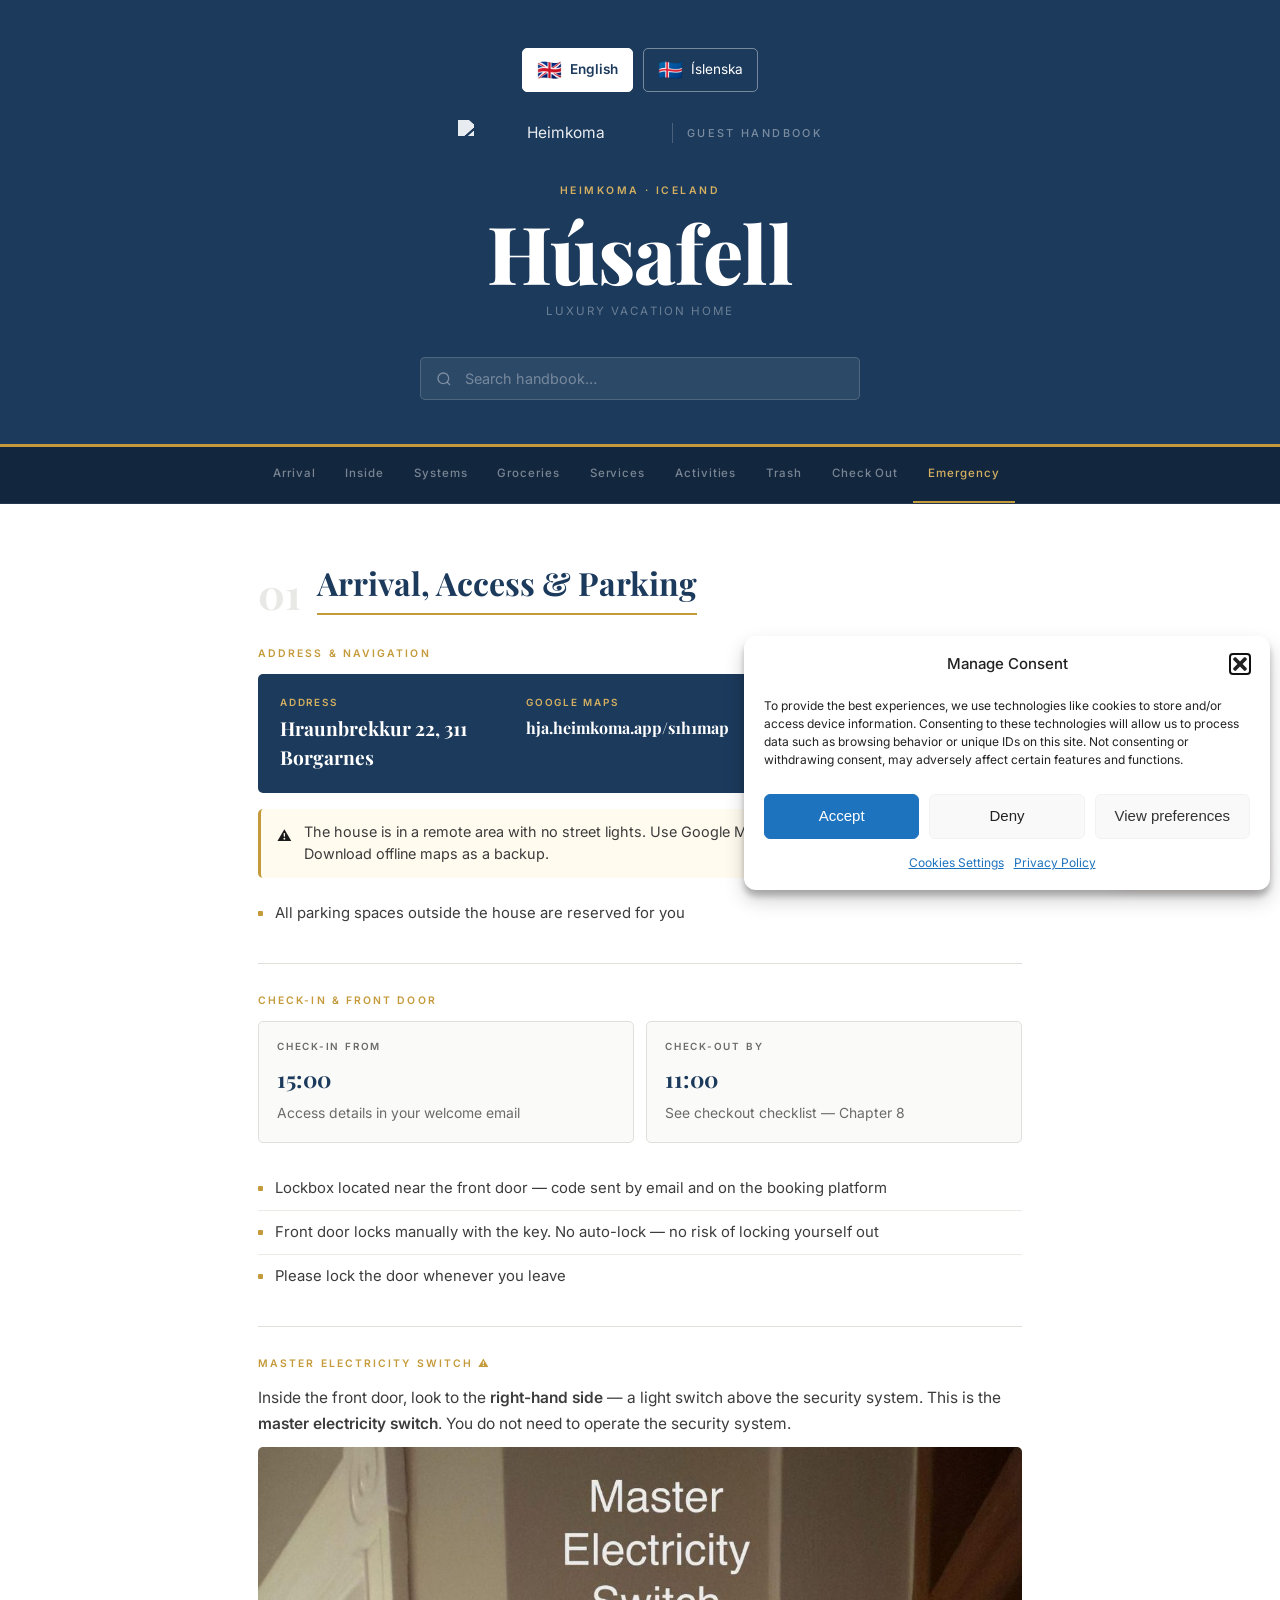
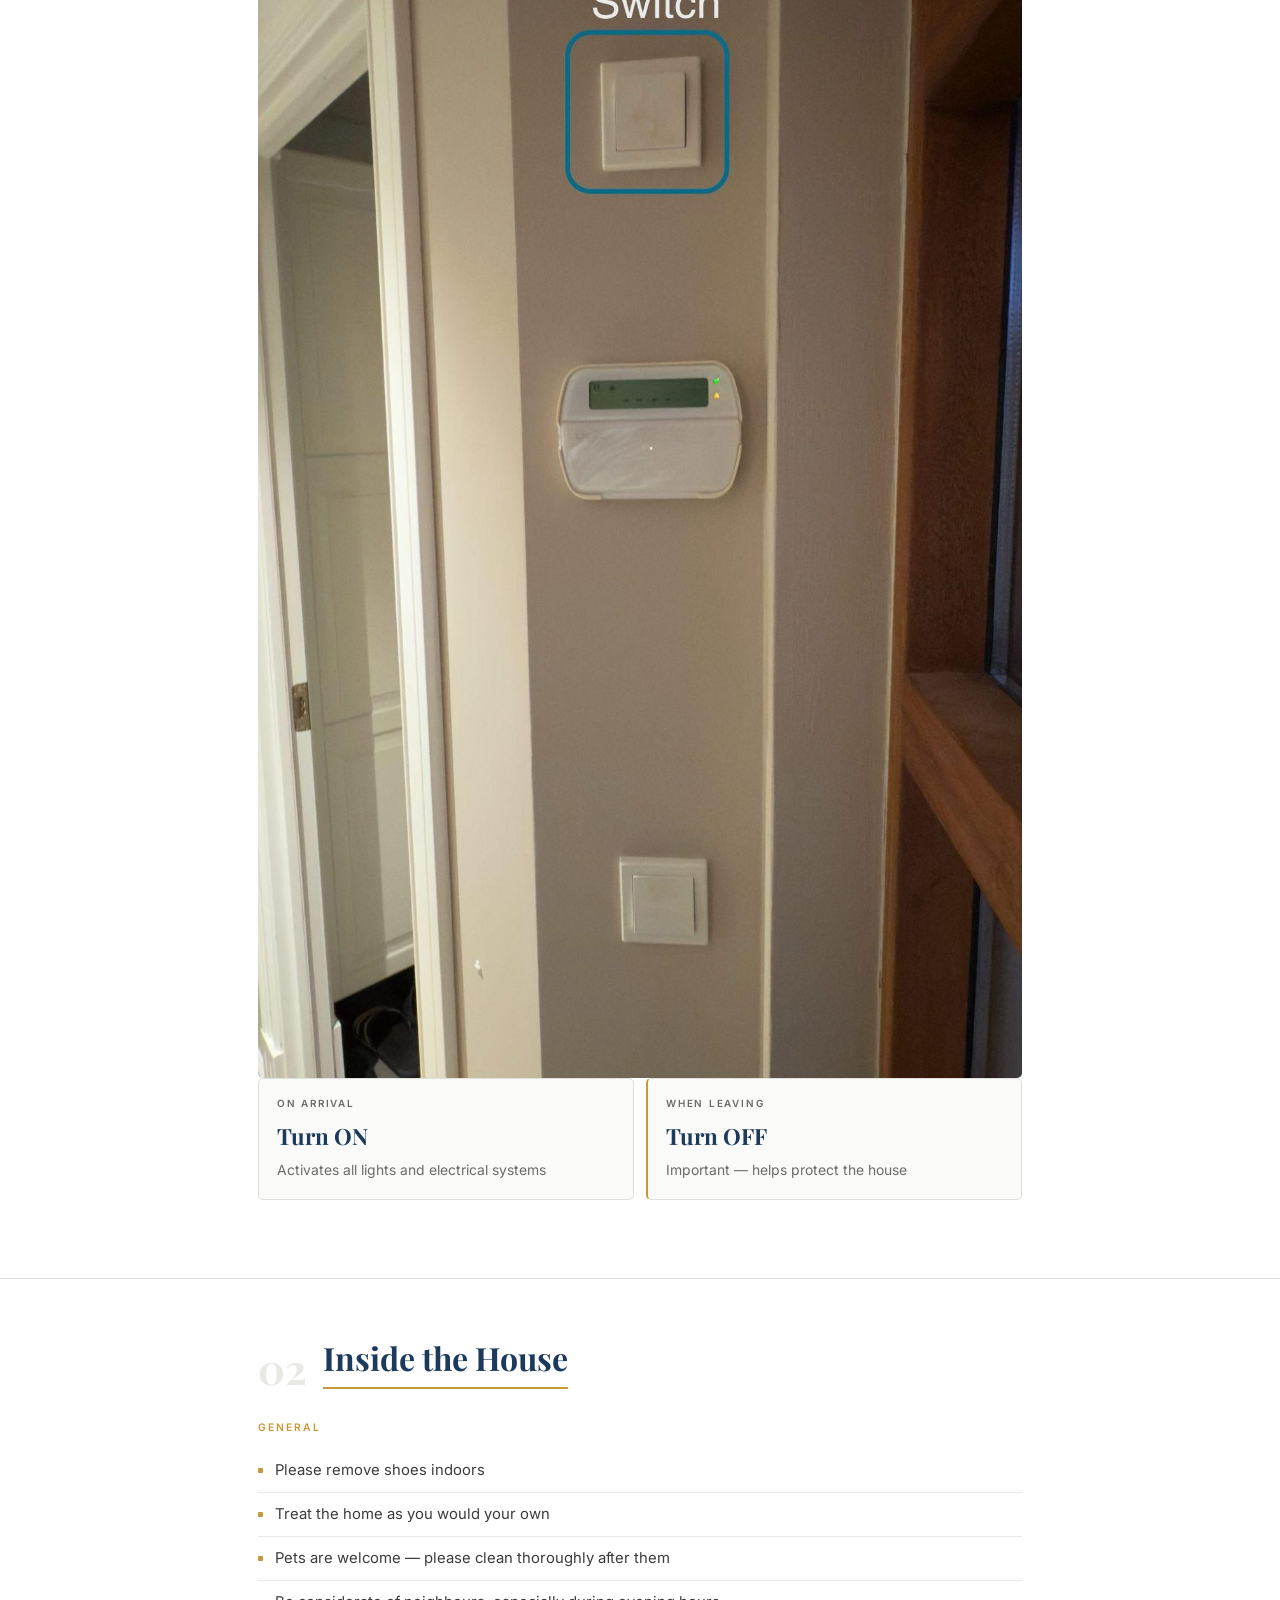
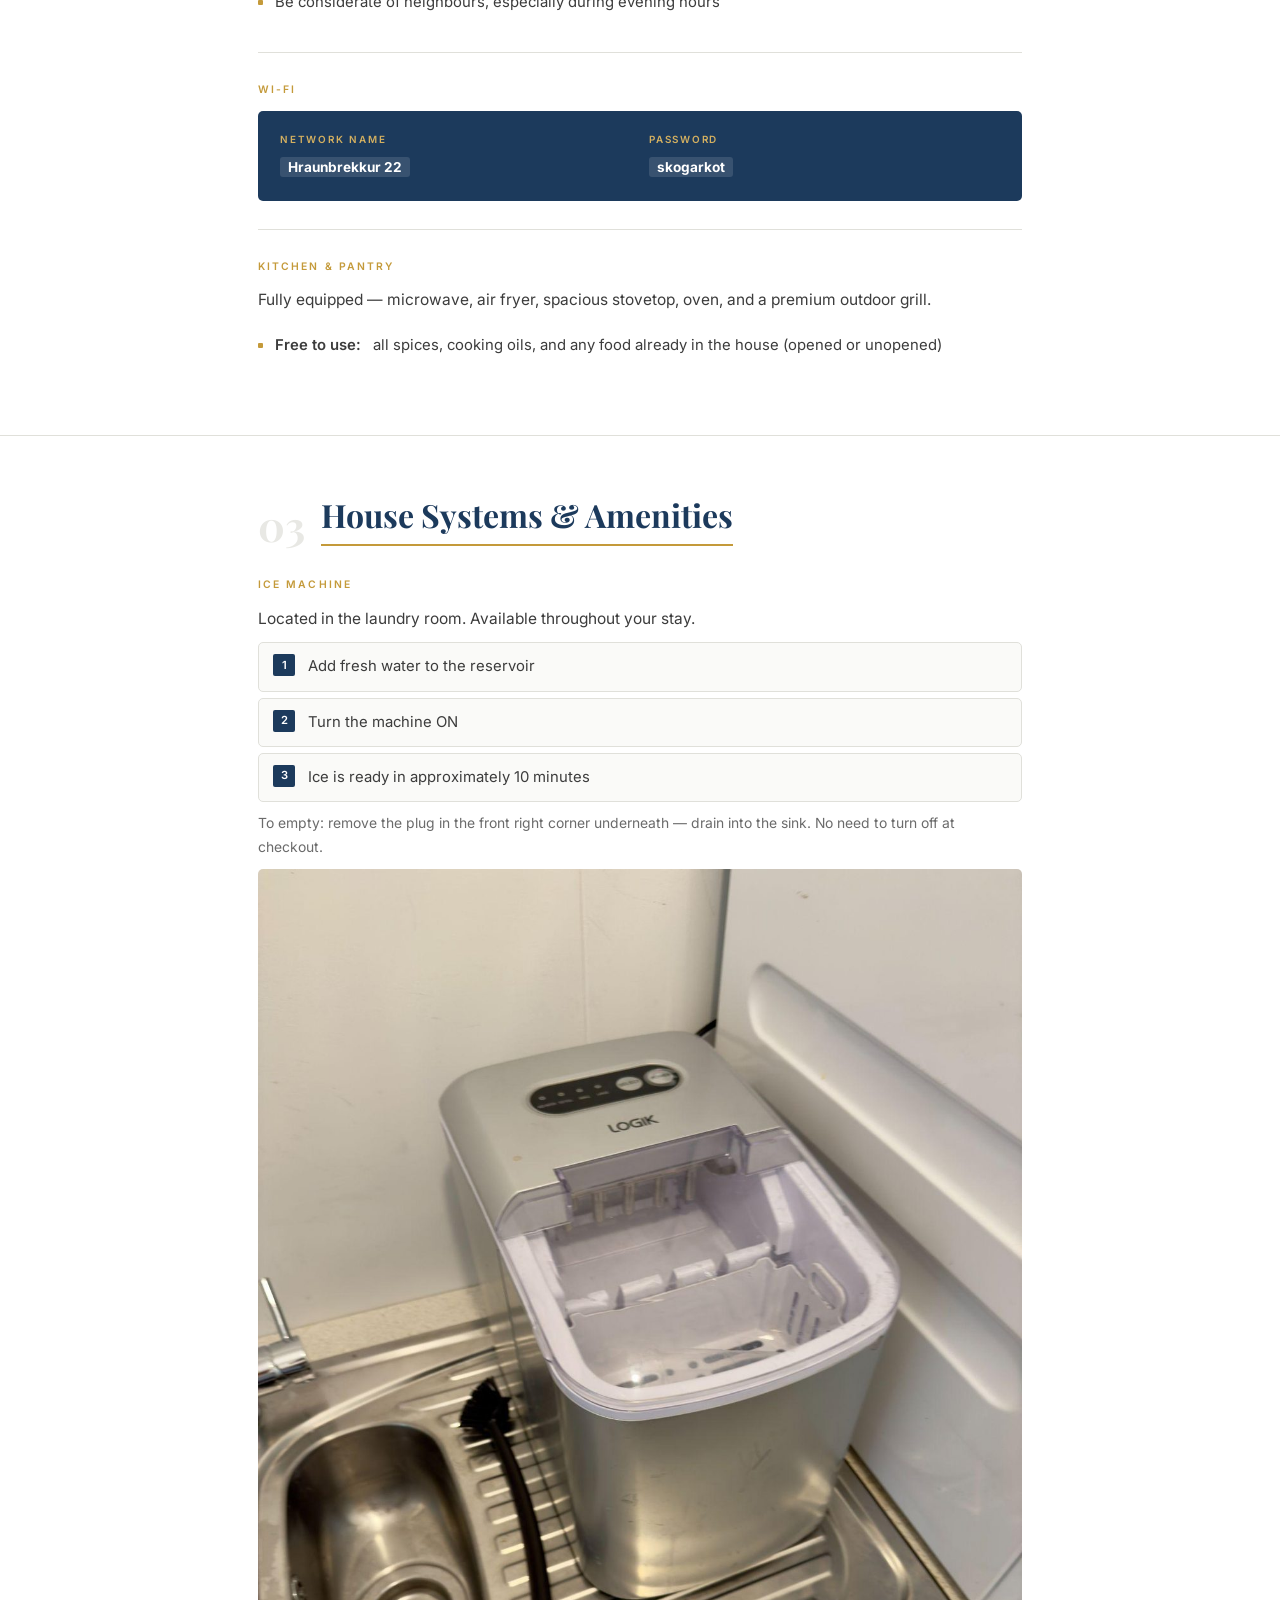
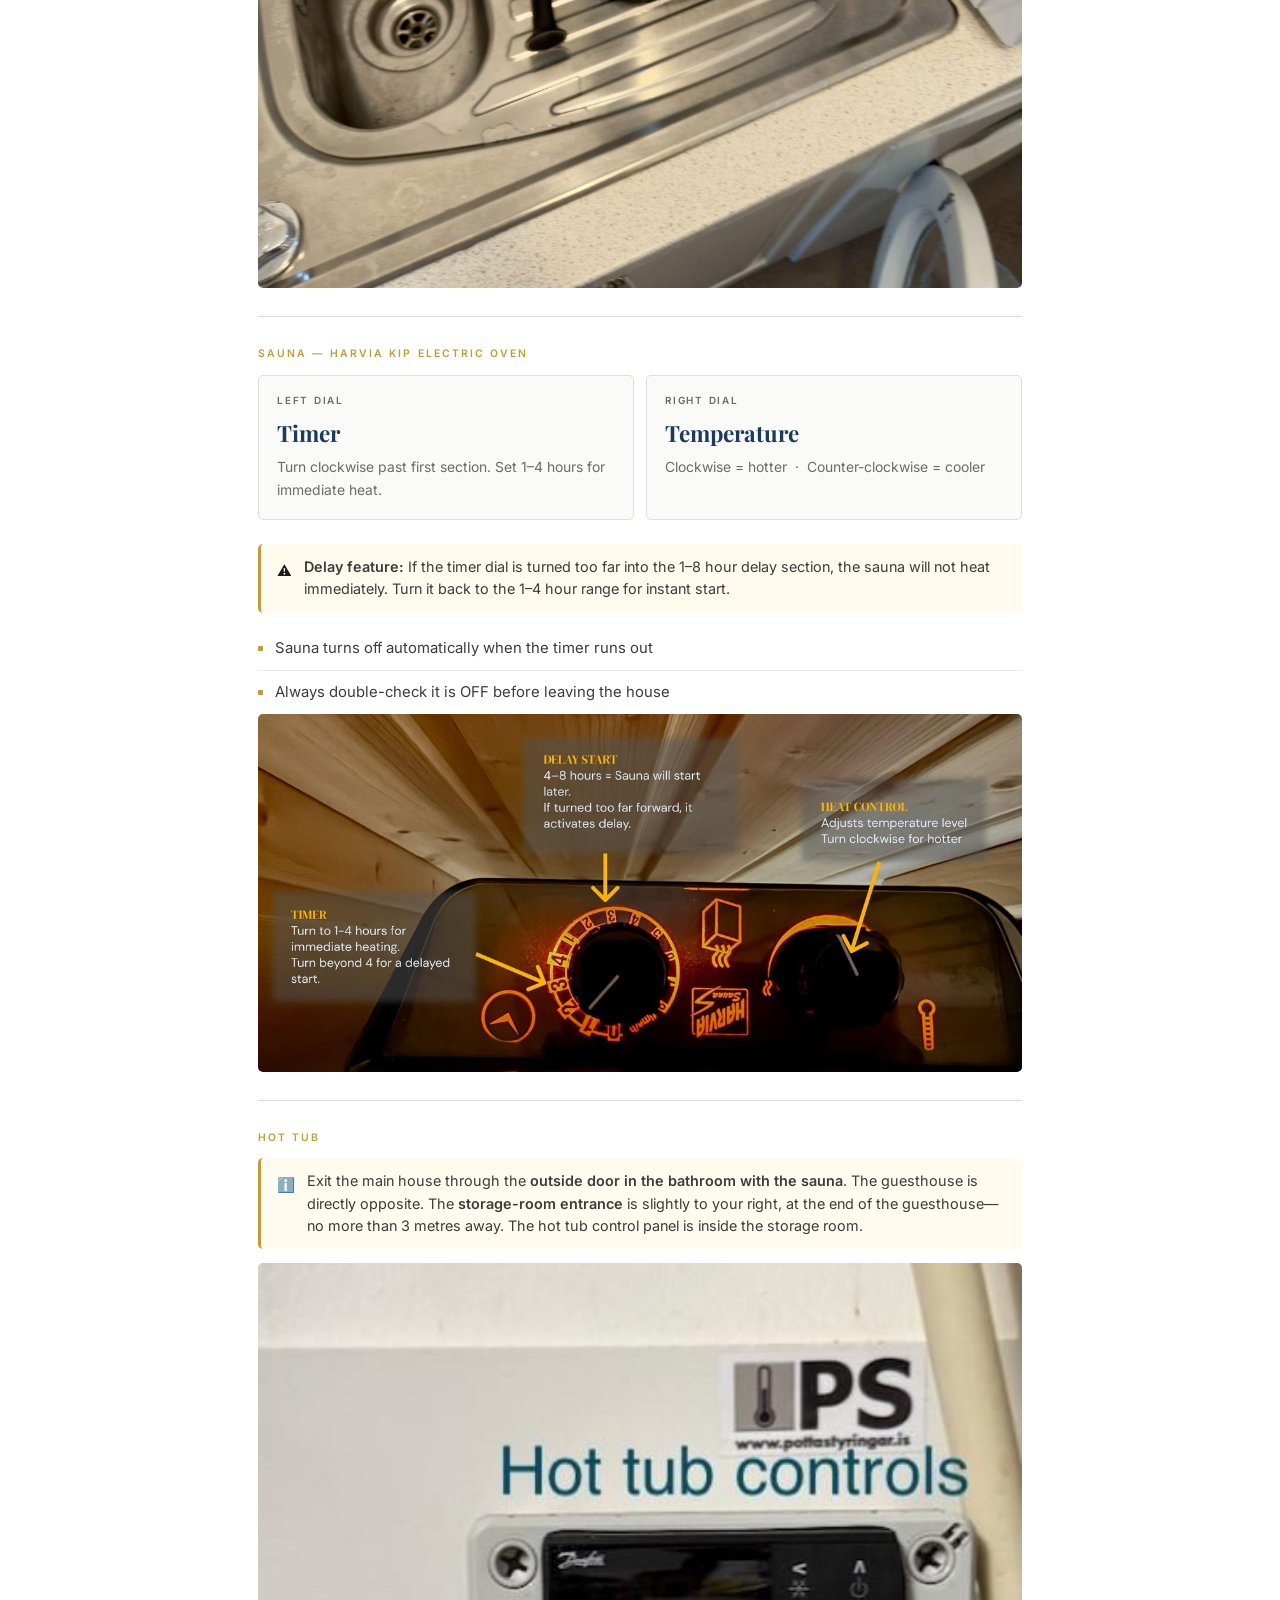
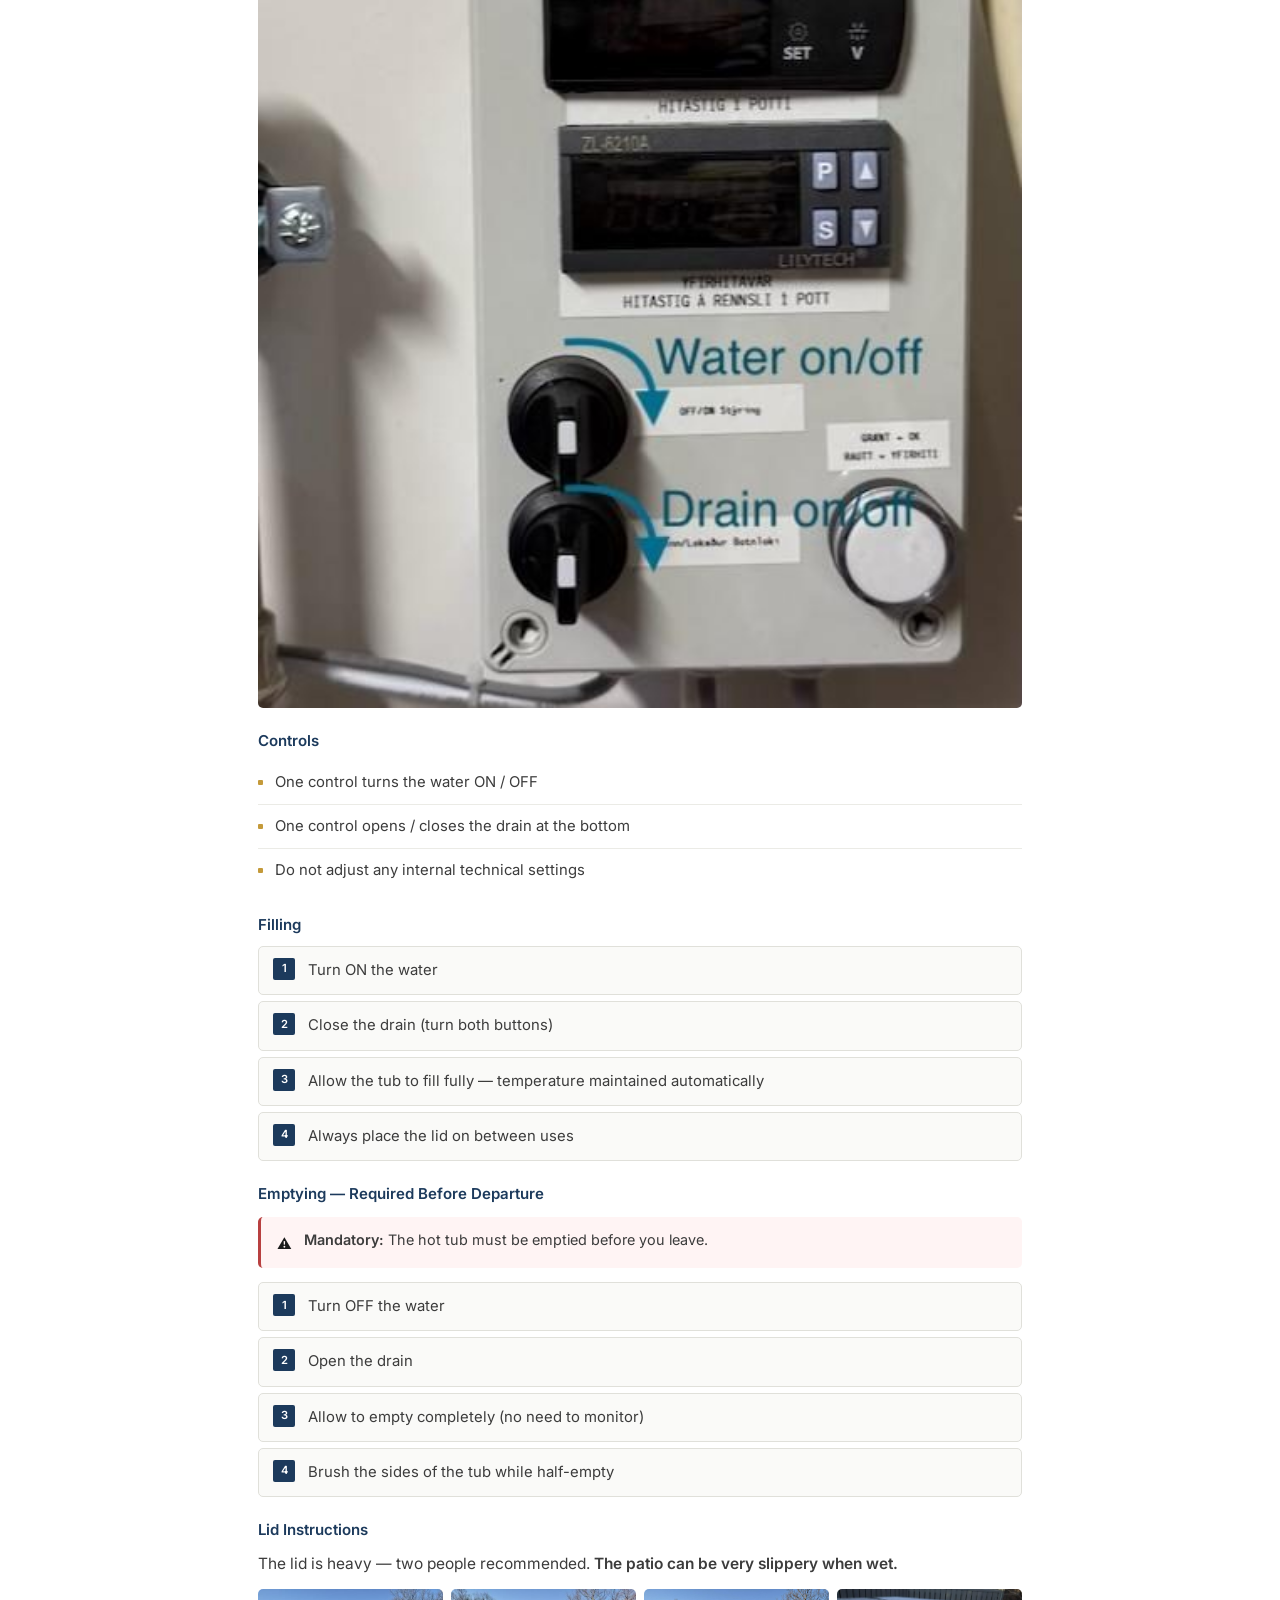
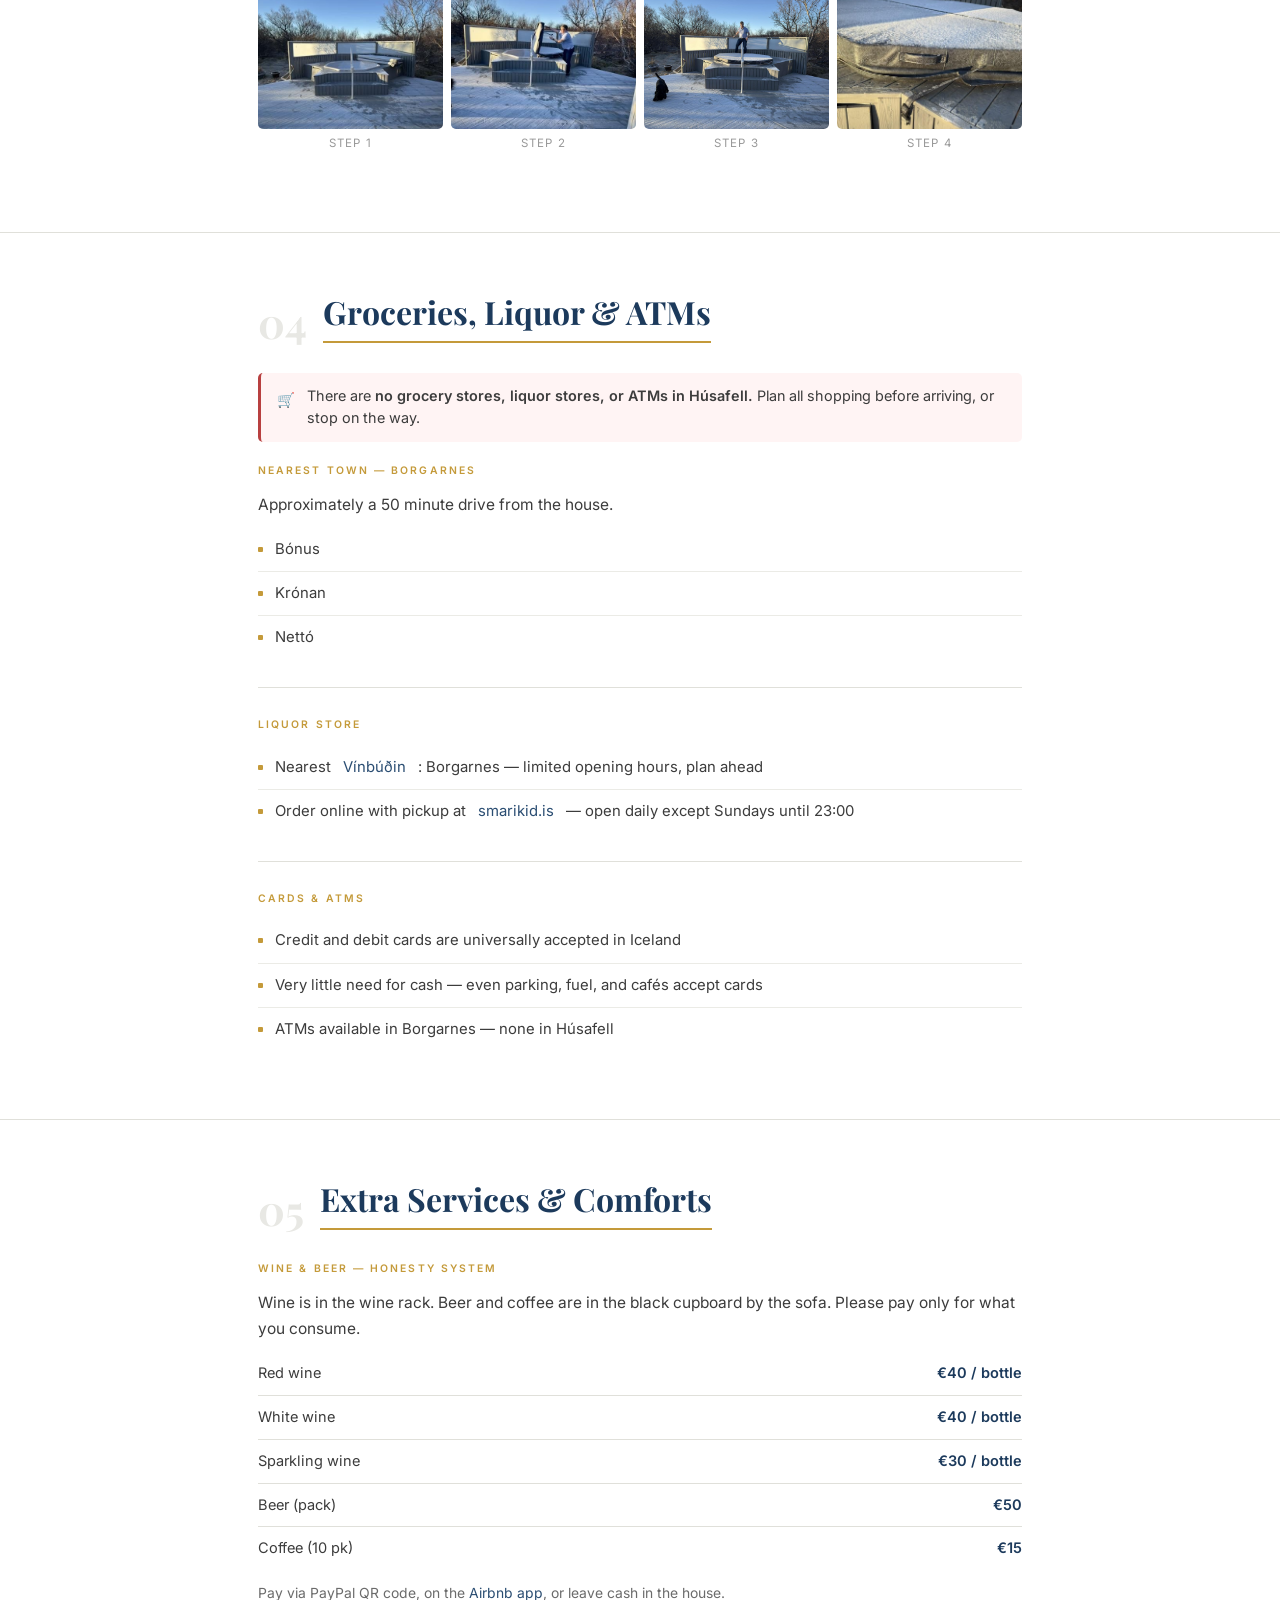
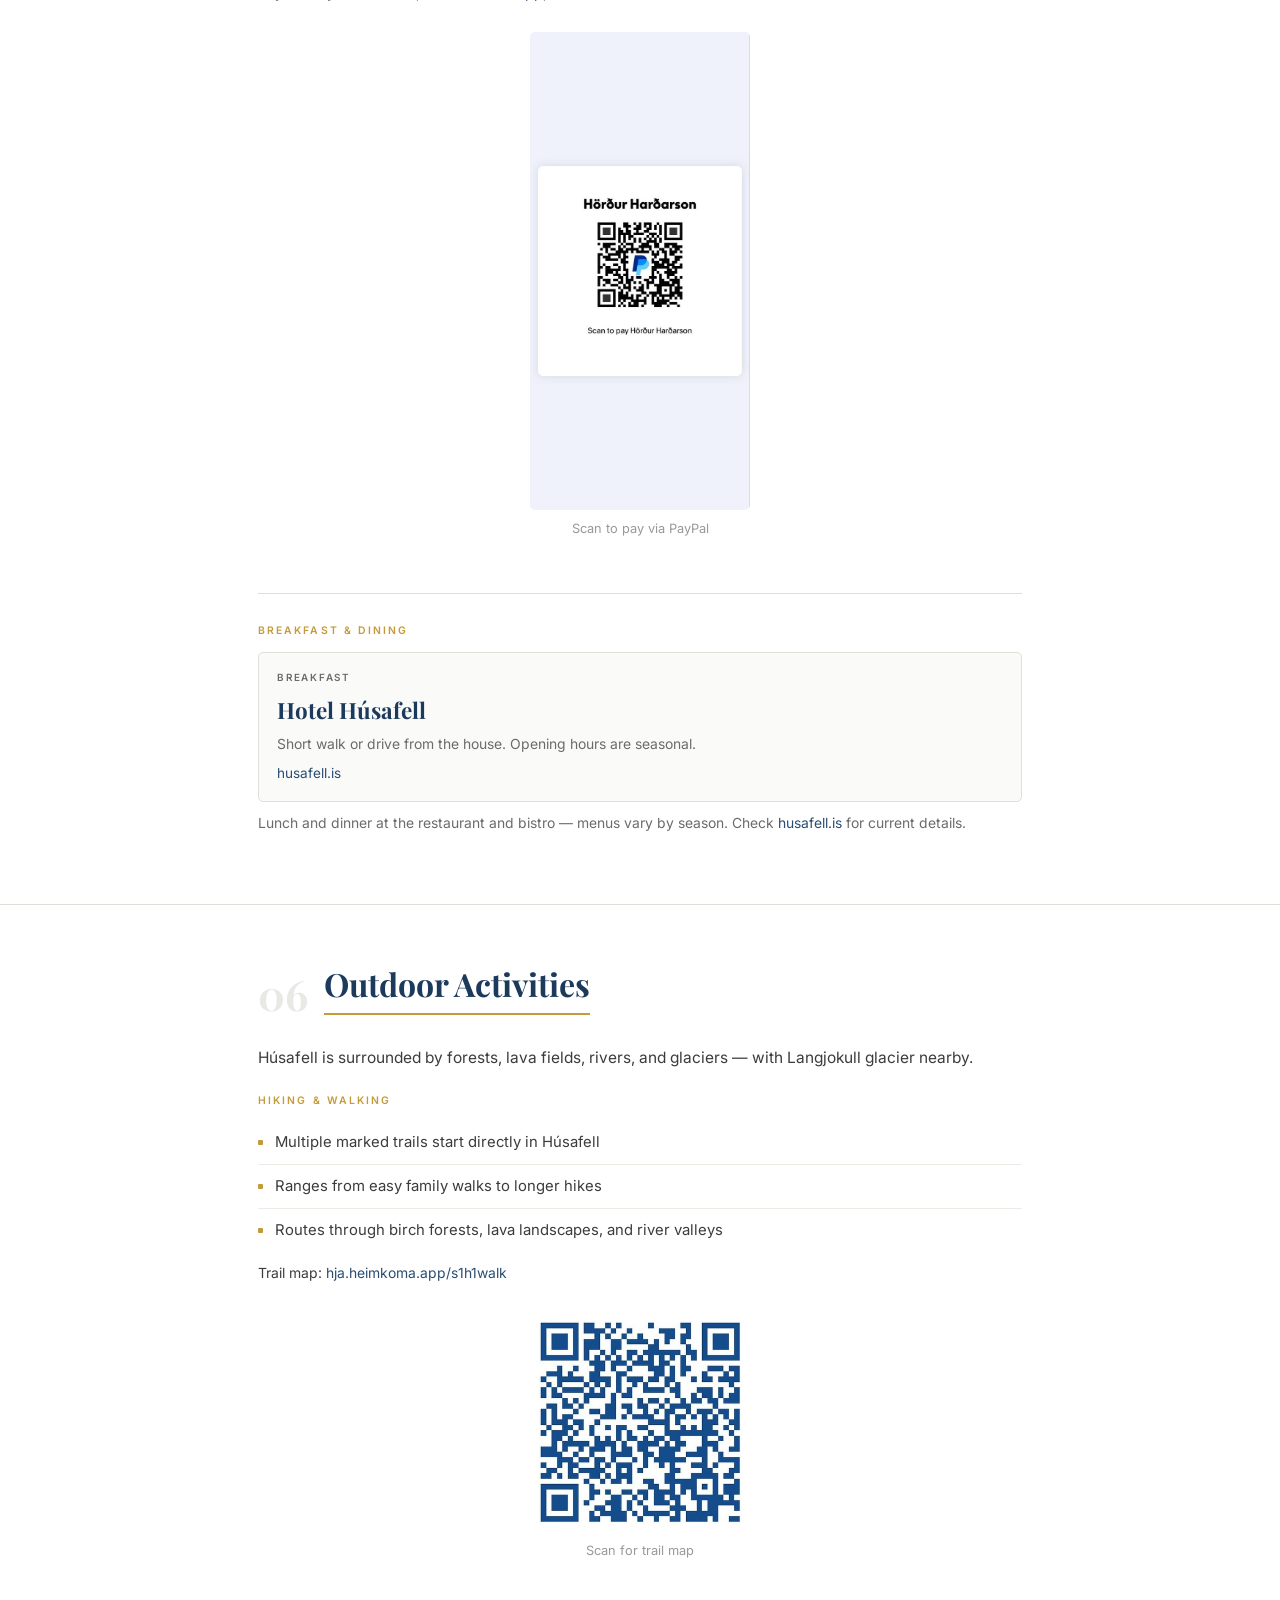
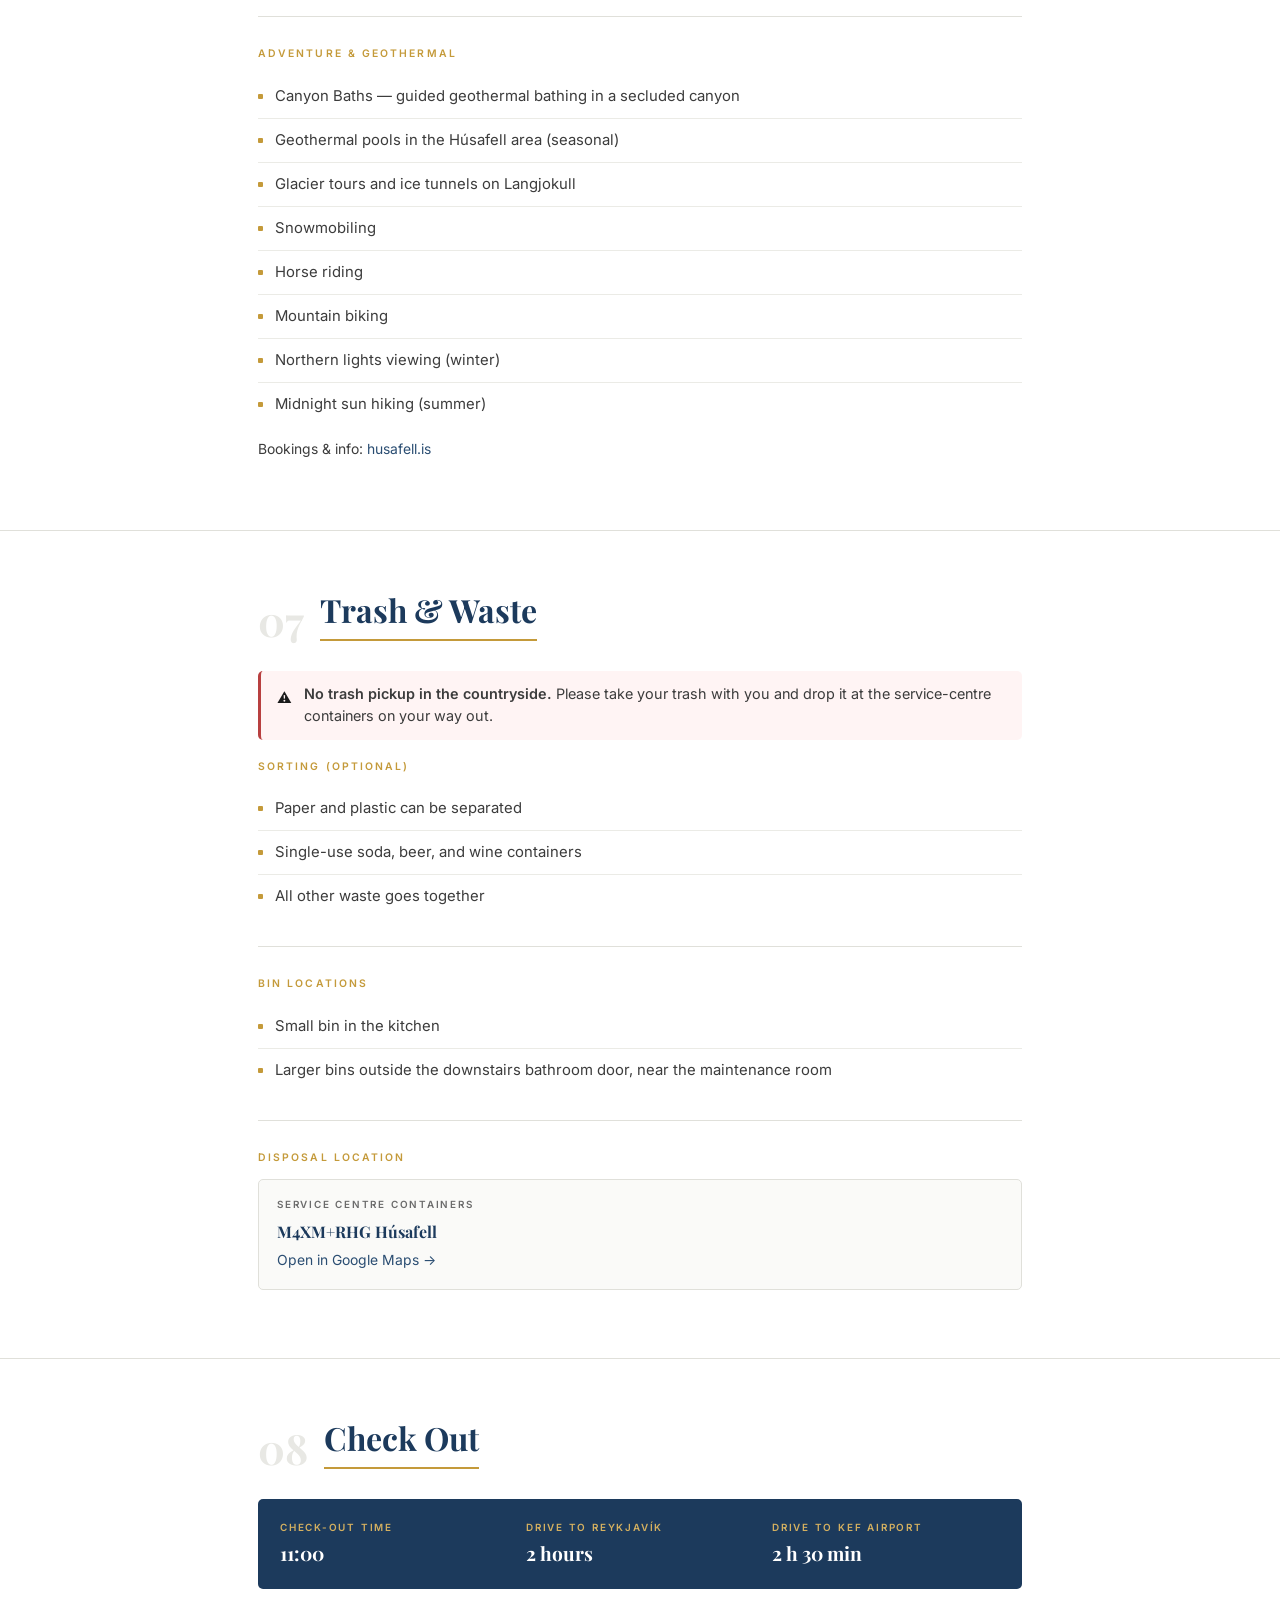
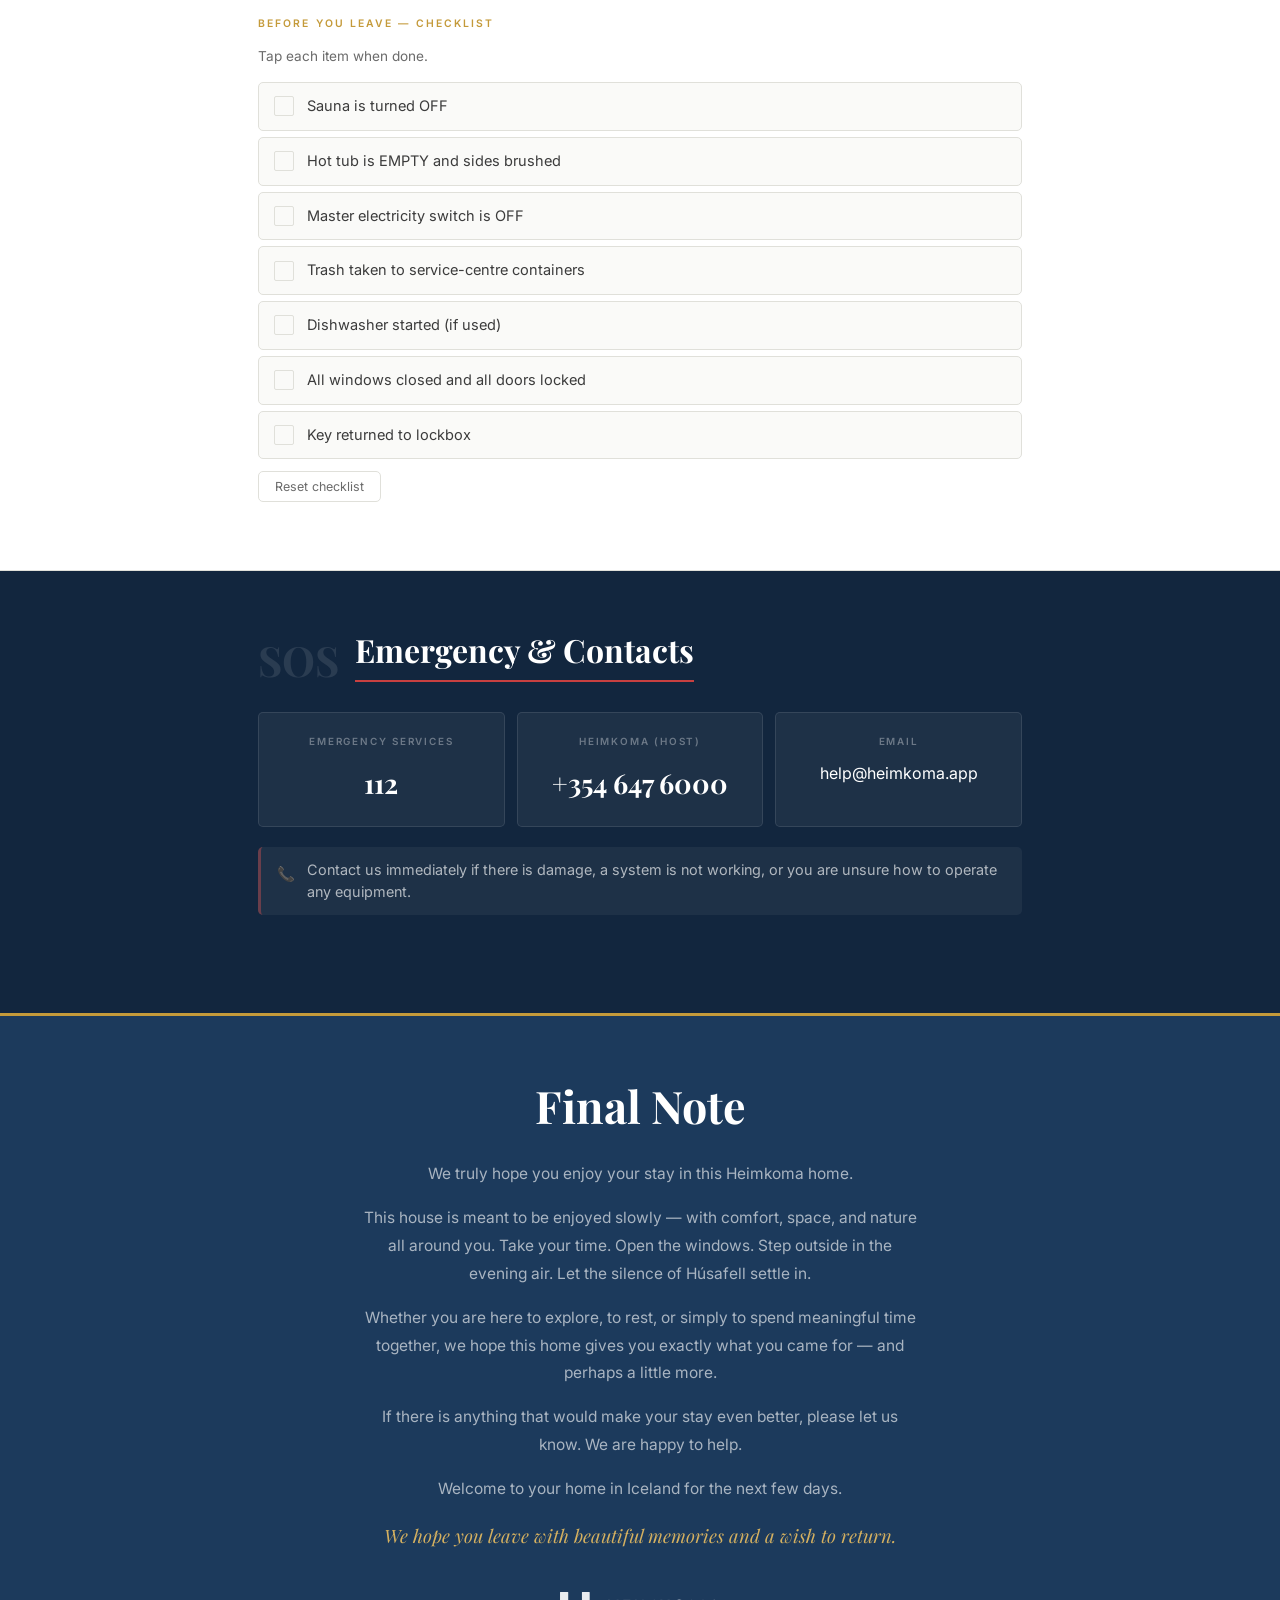
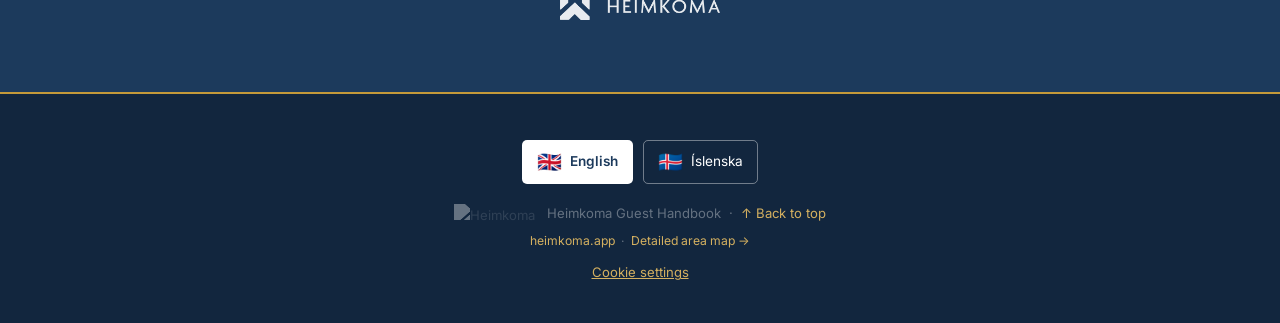
==== commit a3c7794b: "Clarify route to Húsafell hot tub controls in both languages Direct guests through the bathroom exte" ====
--- a/s1h1gb/index.html
+++ b/s1h1gb/index.html
@@ -4,6 +4,17 @@
 <meta charset="UTF-8">
 <meta name="viewport" content="width=device-width, initial-scale=1.0">
 <meta name="robots" content="noindex, nofollow">
+<link rel="alternate" hreflang="en" href="https://lp.heimkoma.app/s1h1gb/">
+<link rel="alternate" hreflang="is" href="https://lp.heimkoma.app/s1h1gb/is/">
+<link rel="alternate" hreflang="x-default" href="https://lp.heimkoma.app/s1h1gb/">
+<script>
+window.HEIMKOMA_CONFIG = {
+  enableAnalytics: false,
+  complianzSourceUrl: '/s1h1gb/consent/source-en.html',
+  cookieSettingsUrl: 'https://heimkoma.app/cookies-settings/'
+};
+</script>
+<script src="/s1h1gb/consent/consent.js"></script>
 <title>Guest Handbook — Husafell | Heimkoma</title>
 <link rel="preconnect" href="https://fonts.googleapis.com">
 <link rel="preconnect" href="https://fonts.gstatic.com" crossorigin>
@@ -453,7 +464,7 @@
   user-select: none;
 }
 .ci:hover { border-color: var(--navy-m); }
-.ci input { display: none; }
+.ci input { position:absolute; opacity:0; width:1px; height:1px; clip-path:inset(50%); }
 .ci-box {
   width: 20px;
   height: 20px;
@@ -711,18 +722,32 @@
   .fab { bottom: 12px; right: 12px; }
   .dcard { grid-template-columns: 1fr; }
 }
+
+/* Language links remain explicit: English is the default route. */
+.language-nav { display:flex; justify-content:center; gap:10px; flex-wrap:wrap; margin:0 auto 28px; }
+.language-nav a { display:inline-flex; align-items:center; justify-content:center; gap:8px; min-height:44px; padding:7px 14px; border:1px solid rgba(255,255,255,.4); border-radius:5px; color:#fff; font-size:.85rem; line-height:1.3; }
+.language-nav a:hover { background:rgba(255,255,255,.1); text-decoration:none; }
+.language-nav a[aria-current="page"] { background:#fff; border-color:#fff; color:var(--navy); font-weight:600; }
+.language-nav a:focus-visible { outline:3px solid var(--gold-l); outline-offset:3px; }
+.language-nav .flag { font-size:1.25rem; line-height:1; }
+.site-footer .language-nav { margin:18px auto; }
+.site-footer .language-nav a { color:#fff; border-color:rgba(255,255,255,.4); }
+.site-footer .language-nav a[aria-current="page"] { background:#fff; color:var(--navy); }
+.site-footer [data-cookie-settings] { display:inline-block; min-height:44px; padding:10px 4px; text-decoration:underline; }
+.ci:has(input:focus-visible) { outline:2px solid var(--navy); outline-offset:3px; }
 </style>
   <link rel="manifest" href="manifest.json">
   <meta name="theme-color" content="#1C3A5C">
   <meta name="apple-mobile-web-app-capable" content="yes">
   <meta name="apple-mobile-web-app-status-bar-style" content="black-translucent">
   <meta name="apple-mobile-web-app-title" content="Húsafell">
-  <link rel="apple-touch-icon" href="images/icon-192.png">
+  <link rel="apple-touch-icon" href="/s1h1gb/images/icon-192.png">
 </head>
 <body>
 
 <!-- HEADER -->
 <header class="site-header" id="top">
+  <nav class="language-nav" aria-label="Choose language"><a href="/s1h1gb/" data-handbook-language="/s1h1gb/" lang="en" hreflang="en" aria-current="page"><span class="flag" aria-hidden="true">🇬🇧</span><span>English</span></a><a href="/s1h1gb/is/" data-handbook-language="/s1h1gb/is/" lang="is" hreflang="is"><span class="flag" aria-hidden="true">🇮🇸</span><span>Íslenska</span></a></nav>
   <div class="logo-row">
     <img loading="lazy" src="https://heimkoma.app/guest_handbook/images/logo.svg" width="200" height="50" alt="Heimkoma" class="logo-img">
     <div class="logo-sep"></div>
@@ -736,13 +761,13 @@
       <circle cx="11" cy="11" r="8"></circle>
       <line x1="21" y1="21" x2="16.65" y2="16.65"></line>
     </svg>
-    <input type="search" id="s-input" class="search-input" placeholder="Search handbook&hellip;" autocomplete="off">
+    <input type="search" id="s-input" aria-label="Search handbook" class="search-input" placeholder="Search handbook&hellip;" autocomplete="off">
     <button class="s-clear" id="s-clear" aria-label="Clear search">&times;</button>
   </div>
 </header>
 
 <!-- NAV -->
-<nav class="sticky-nav">
+<nav class="sticky-nav" aria-label="Handbook sections">
   <div class="wrap">
     <a href="#arrival"    class="nav-pill" data-s="arrival">Arrival</a>
     <a href="#inside"     class="nav-pill" data-s="inside">Inside</a>
@@ -822,7 +847,7 @@
   <div class="sub">
     <span class="sub-lbl">Master Electricity Switch &#9888;&#65039;</span>
     <p>Inside the front door, look to the <strong>right-hand side</strong> &mdash; a light switch above the security system. This is the <strong>master electricity switch</strong>. You do not need to operate the security system.</p>
-    <img loading="lazy" src="images/master-switch.jpeg" width="1200" height="1933" alt="Master electricity switch inside entrance" style="width:100%;border-radius:5px;display:block;">
+    <img loading="lazy" src="/s1h1gb/images/master-switch.jpeg" width="1200" height="1933" alt="Master electricity switch inside entrance" style="width:100%;border-radius:5px;display:block;">
     <div class="two-col">
       <div class="lblock">
         <span class="lb-lbl">On Arrival</span>
@@ -910,7 +935,7 @@
       <li>Ice is ready in approximately 10 minutes</li>
     </ol>
     <p style="margin-top:10px;font-size:.87rem;color:var(--muted);">To empty: remove the plug in the front right corner underneath &mdash; drain into the sink. No need to turn off at checkout.</p>
-    <img loading="lazy" src="images/ice-machine.jpeg" width="1200" height="1600" alt="Ice machine in laundry room" style="width:100%;border-radius:5px;display:block;">
+    <img loading="lazy" src="/s1h1gb/images/ice-machine.jpeg" width="1200" height="1600" alt="Ice machine in laundry room" style="width:100%;border-radius:5px;display:block;">
   </div>
 
   <div class="divider"></div>
@@ -937,7 +962,7 @@
       <li>Sauna turns off automatically when the timer runs out</li>
       <li>Always double-check it is OFF before leaving the house</li>
     </ul>
-    <img loading="lazy" src="images/sauna-controls.jpeg" width="1200" height="562" alt="Sauna control panel" style="width:100%;border-radius:5px;display:block;">
+    <img loading="lazy" src="/s1h1gb/images/sauna-controls.jpeg" width="1200" height="562" alt="Sauna control panel" style="width:100%;border-radius:5px;display:block;">
   </div>
 
   <div class="divider"></div>
@@ -946,9 +971,9 @@
     <span class="sub-lbl">Hot Tub</span>
     <div class="warn-box">
       <span class="w-ico">&#8505;&#65039;</span>
-      <div class="w-txt">The control panel is in the <strong>storage room</strong> inside the guest house &mdash; at the opposite end from the entrance.</div>
-    </div>
-    <img loading="lazy" src="images/hot-tub-controls.jpeg" width="455" height="622" alt="Hot tub control panel" style="width:100%;border-radius:5px;display:block;">
+      <div class="w-txt">Exit the main house through the <strong>outside door in the bathroom with the sauna</strong>. The guesthouse is directly opposite. The <strong>storage-room entrance</strong> is slightly to your right, at the end of the guesthouse&mdash;no more than 3 metres away. The hot tub control panel is inside the storage room.</div>
+    </div>
+    <img loading="lazy" src="/s1h1gb/images/hot-tub-controls.jpeg" width="455" height="622" alt="Hot tub control panel" style="width:100%;border-radius:5px;display:block;">
 
     <h3>Controls</h3>
     <ul class="blist">
@@ -980,10 +1005,10 @@
     <h3>Lid Instructions</h3>
     <p>The lid is heavy &mdash; two people recommended. <strong>The patio can be very slippery when wet.</strong></p>
     <div class="ph-grid">
-      <div><img loading="lazy" src="images/lid1.jpeg" width="480" height="360" alt="Step 1 — store lid upright" style="width:100%;height:140px;object-fit:cover;border-radius:5px;display:block;"><p style="font-size:.72rem;text-align:center;margin-top:5px;color:#999;letter-spacing:.1em;text-transform:uppercase;">Step 1</p></div>
-      <div><img loading="lazy" src="images/lid2.jpeg" width="480" height="360" alt="Step 2 — fold over and adjust" style="width:100%;height:140px;object-fit:cover;border-radius:5px;display:block;"><p style="font-size:.72rem;text-align:center;margin-top:5px;color:#999;letter-spacing:.1em;text-transform:uppercase;">Step 2</p></div>
-      <div><img loading="lazy" src="images/lid3.jpeg" width="1200" height="900" alt="Step 3 — push under handrail" style="width:100%;height:140px;object-fit:cover;border-radius:5px;display:block;"><p style="font-size:.72rem;text-align:center;margin-top:5px;color:#999;letter-spacing:.1em;text-transform:uppercase;">Step 3</p></div>
-      <div><img loading="lazy" src="images/lid4.jpeg" width="768" height="1024" alt="Step 4 — secure with latch" style="width:100%;height:140px;object-fit:cover;border-radius:5px;display:block;"><p style="font-size:.72rem;text-align:center;margin-top:5px;color:#999;letter-spacing:.1em;text-transform:uppercase;">Step 4</p></div>
+      <div><img loading="lazy" src="/s1h1gb/images/lid1.jpeg" width="480" height="360" alt="Step 1 — store lid upright" style="width:100%;height:140px;object-fit:cover;border-radius:5px;display:block;"><p style="font-size:.72rem;text-align:center;margin-top:5px;color:#999;letter-spacing:.1em;text-transform:uppercase;">Step 1</p></div>
+      <div><img loading="lazy" src="/s1h1gb/images/lid2.jpeg" width="480" height="360" alt="Step 2 — fold over and adjust" style="width:100%;height:140px;object-fit:cover;border-radius:5px;display:block;"><p style="font-size:.72rem;text-align:center;margin-top:5px;color:#999;letter-spacing:.1em;text-transform:uppercase;">Step 2</p></div>
+      <div><img loading="lazy" src="/s1h1gb/images/lid3.jpeg" width="1200" height="900" alt="Step 3 — push under handrail" style="width:100%;height:140px;object-fit:cover;border-radius:5px;display:block;"><p style="font-size:.72rem;text-align:center;margin-top:5px;color:#999;letter-spacing:.1em;text-transform:uppercase;">Step 3</p></div>
+      <div><img loading="lazy" src="/s1h1gb/images/lid4.jpeg" width="768" height="1024" alt="Step 4 — secure with latch" style="width:100%;height:140px;object-fit:cover;border-radius:5px;display:block;"><p style="font-size:.72rem;text-align:center;margin-top:5px;color:#999;letter-spacing:.1em;text-transform:uppercase;">Step 4</p></div>
     </div>
   </div>
 
@@ -1062,7 +1087,7 @@
     </table>
     <p style="margin-top:12px;font-size:.87rem;color:var(--muted);">Pay via PayPal QR code, on the <a href="https://www.airbnb.com" target="_blank">Airbnb app</a>, or leave cash in the house.</p>
     <div style="padding:16px 0;text-align:center;">
-      <img loading="lazy" src="images/paypal-qr.jpeg" width="600" height="1303" alt="PayPal QR code" style="width:220px;max-width:100%;border-radius:5px;display:block;margin:0 auto;">
+      <img loading="lazy" src="/s1h1gb/images/paypal-qr.jpeg" width="600" height="1303" alt="PayPal QR code" style="width:220px;max-width:100%;border-radius:5px;display:block;margin:0 auto;">
       <p style="font-size:.8rem;color:#999;margin-top:8px;">Scan to pay via PayPal</p>
     </div>
   </div>
@@ -1105,7 +1130,7 @@
     </ul>
     <p style="margin-top:10px;font-size:.87rem;">Trail map: <a href="https://hja.heimkoma.app/s1h1walk" target="_blank">hja.heimkoma.app/s1h1walk</a></p>
     <div style="padding:16px 0;text-align:center;">
-      <img loading="lazy" src="images/hiking-qr.jpeg" width="400" height="400" alt="Hiking trail map QR code" style="width:220px;max-width:100%;border-radius:5px;display:block;margin:0 auto;">
+      <img loading="lazy" src="/s1h1gb/images/hiking-qr.jpeg" width="400" height="400" alt="Hiking trail map QR code" style="width:220px;max-width:100%;border-radius:5px;display:block;margin:0 auto;">
       <p style="font-size:.8rem;color:#999;margin-top:8px;">Scan for trail map</p>
     </div>
   </div>
@@ -1316,10 +1341,11 @@
     <p>Welcome to your home in Iceland for the next few days.</p>
     <p class="fn-closing">We hope you leave with beautiful memories and a wish to return.</p>
   </div>
-  <img src="images/logo-white.png" alt="Heimkoma" class="fn-logo" width="600" height="105" loading="lazy">
+  <img src="/s1h1gb/images/logo-white.png" alt="Heimkoma" class="fn-logo" width="600" height="105" loading="lazy">
 </section>
 
 <footer class="site-footer">
+  <nav class="language-nav" aria-label="Choose language"><a href="/s1h1gb/" data-handbook-language="/s1h1gb/" lang="en" hreflang="en" aria-current="page"><span class="flag" aria-hidden="true">🇬🇧</span><span>English</span></a><a href="/s1h1gb/is/" data-handbook-language="/s1h1gb/is/" lang="is" hreflang="is"><span class="flag" aria-hidden="true">🇮🇸</span><span>Íslenska</span></a></nav>
   <p>
     <img loading="lazy" src="https://heimkoma.app/guest_handbook/images/logo.svg" width="200" height="50" alt="Heimkoma" class="ft-logo">
     Heimkoma Guest Handbook &nbsp;&middot;&nbsp; <a href="#top">&#8593; Back to top</a>
@@ -1329,6 +1355,7 @@
     &nbsp;&middot;&nbsp;
     <a href="https://hja.heimkoma.app/husafellmap" target="_blank">Detailed area map &rarr;</a>
   </p>
+  <p><a href="https://heimkoma.app/cookies-settings/" data-cookie-settings aria-label="Cookie settings / Vafrakökustillingar">Cookie settings</a></p>
 </footer>
 
 <!-- FAB -->
@@ -1389,10 +1416,9 @@
   }
 
   items.forEach(function(el) {
-    el.addEventListener('click', function() {
-      el.classList.toggle('done');
-      var cb = el.querySelector('input[type="checkbox"]');
-      if (cb) cb.checked = el.classList.contains('done');
+    var cb = el.querySelector('input[type="checkbox"]');
+    if (cb) cb.addEventListener('change', function() {
+      el.classList.toggle('done', cb.checked);
       save();
     });
   });
@@ -1472,7 +1498,7 @@
 
 <!-- PWA INSTALL BANNER -->
 <div class="pwa-banner hidden" id="pwa-banner">
-  <img src="images/icon-192.png" alt="" class="pwa-icon" width="44" height="44">
+  <img src="/s1h1gb/images/icon-192.png" alt="" class="pwa-icon" width="44" height="44">
   <div class="pwa-text">
     <strong>Add to Home Screen</strong>
     <span id="pwa-instructions">Install this handbook for quick access &mdash; works offline too.</span>
@@ -1485,7 +1511,7 @@
 /* PWA INSTALL */
 (function() {
   var KEY = 'hk_pwa_dismissed';
-  if (localStorage.getItem(KEY)) return;
+  try { if (localStorage.getItem(KEY)) return; } catch(e) {}
 
   var banner  = document.getElementById('pwa-banner');
   var installBtn = document.getElementById('pwa-install');
@@ -1526,14 +1552,31 @@
     });
   });
 
-  // Register service worker
-  if ('serviceWorker' in navigator) {
-    window.addEventListener('load', function() {
-      navigator.serviceWorker.register('/s1h1gb/sw.js');
+})();
+</script>
+
+
+<script>
+/* Keep the same chapter when changing language; neither route redirects. */
+(function() {
+  function updateLanguages() {
+    document.querySelectorAll('[data-handbook-language]').forEach(function(link) {
+      link.href = link.getAttribute('data-handbook-language') + window.location.hash;
     });
   }
+  updateLanguages();
+  window.addEventListener('hashchange', updateLanguages);
 })();
+/* Offline support must also register after the install prompt is dismissed. */
+if ('serviceWorker' in navigator) {
+  window.addEventListener('load', function() {
+    navigator.serviceWorker.register('/s1h1gb/sw.js', { updateViaCache: 'none' })
+      .catch(function(error) { console.warn('Handbook offline support unavailable', error); });
+  });
+}
+window.HeimkomaConsent.start();
 </script>
 
 </body>
 </html>
+
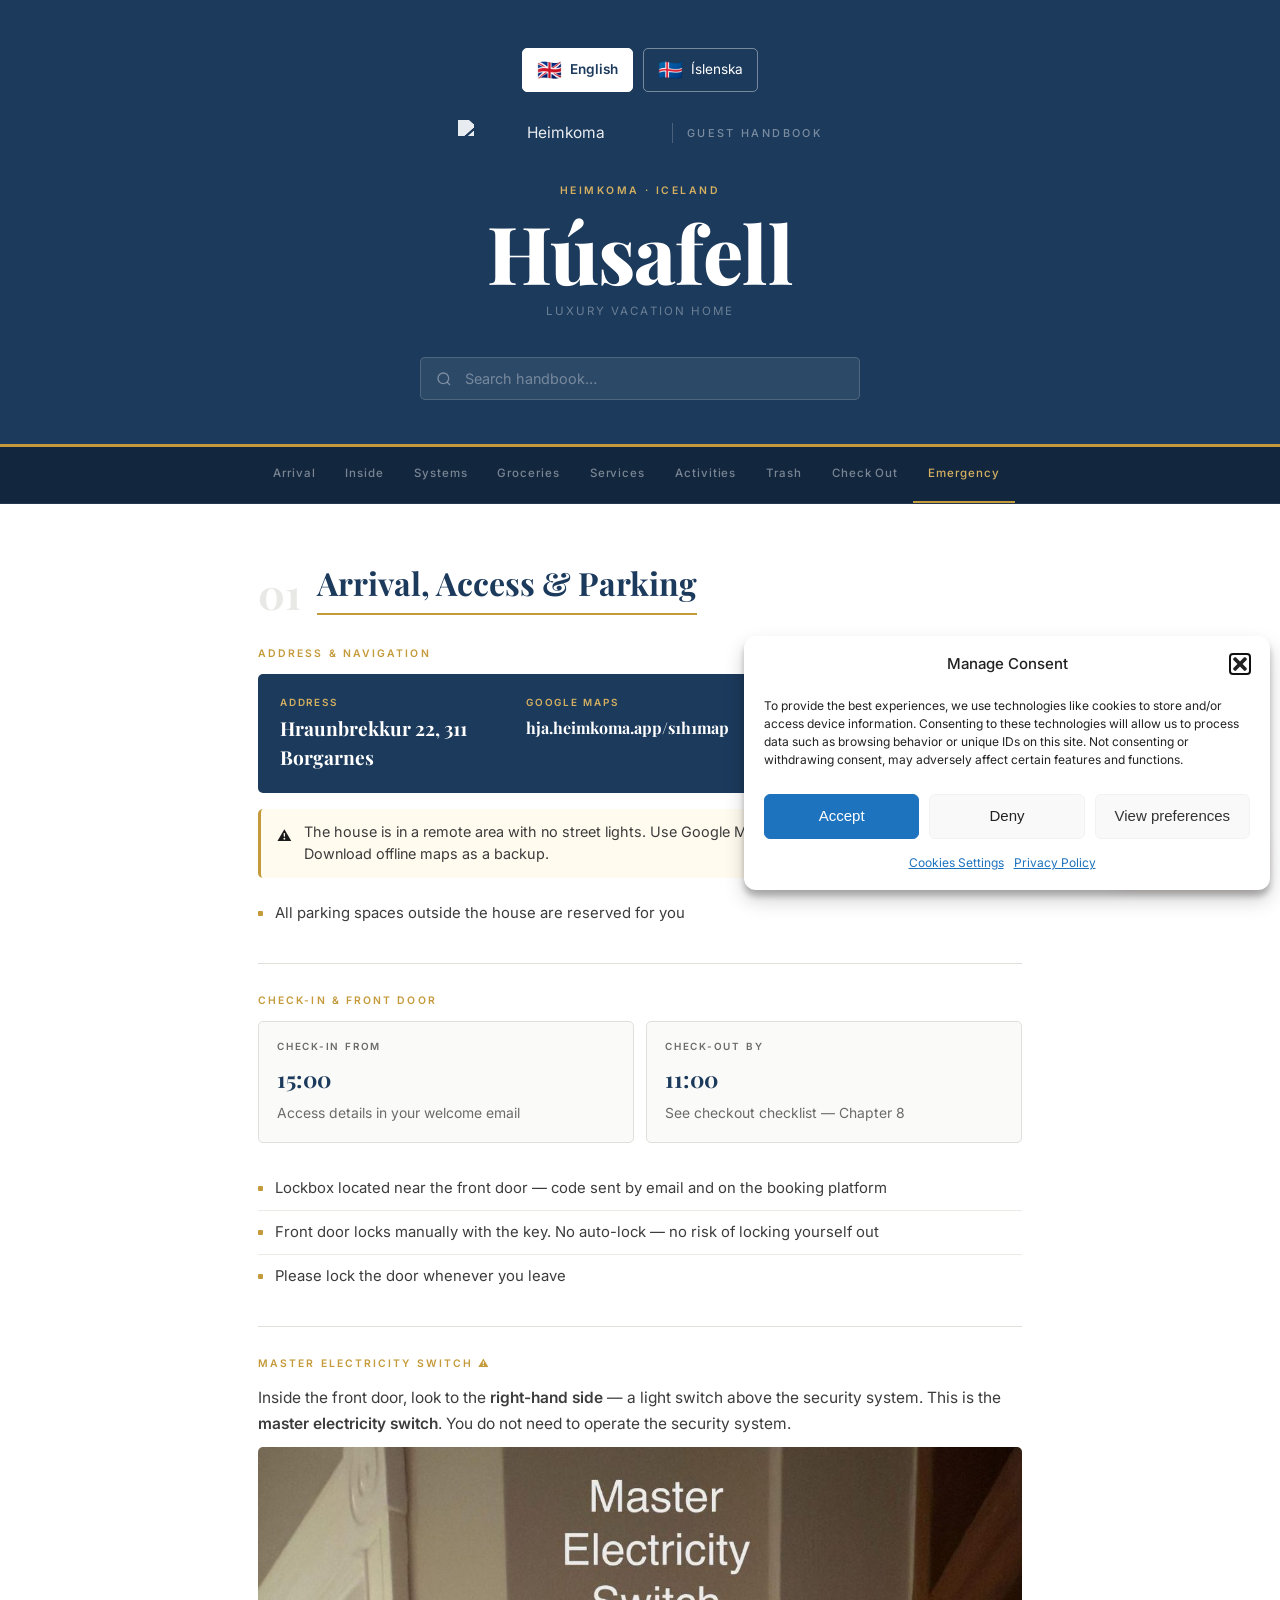
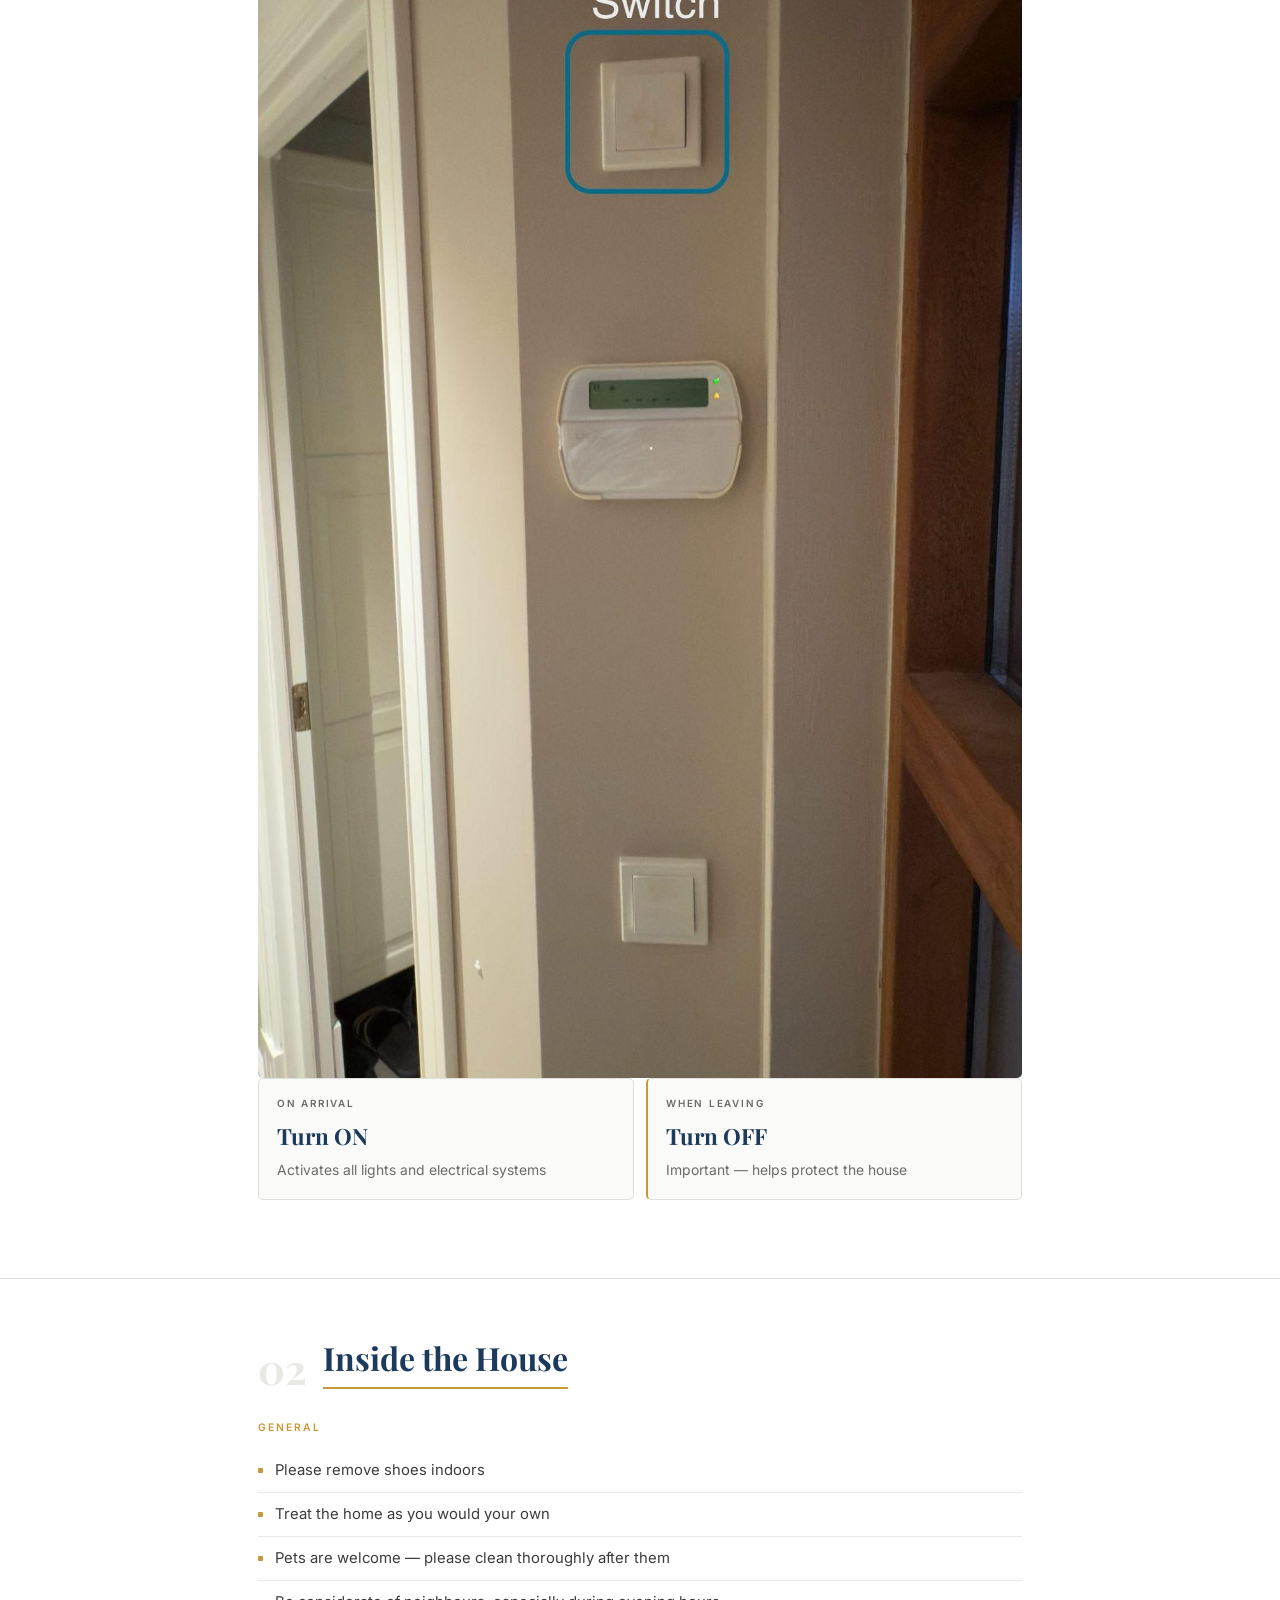
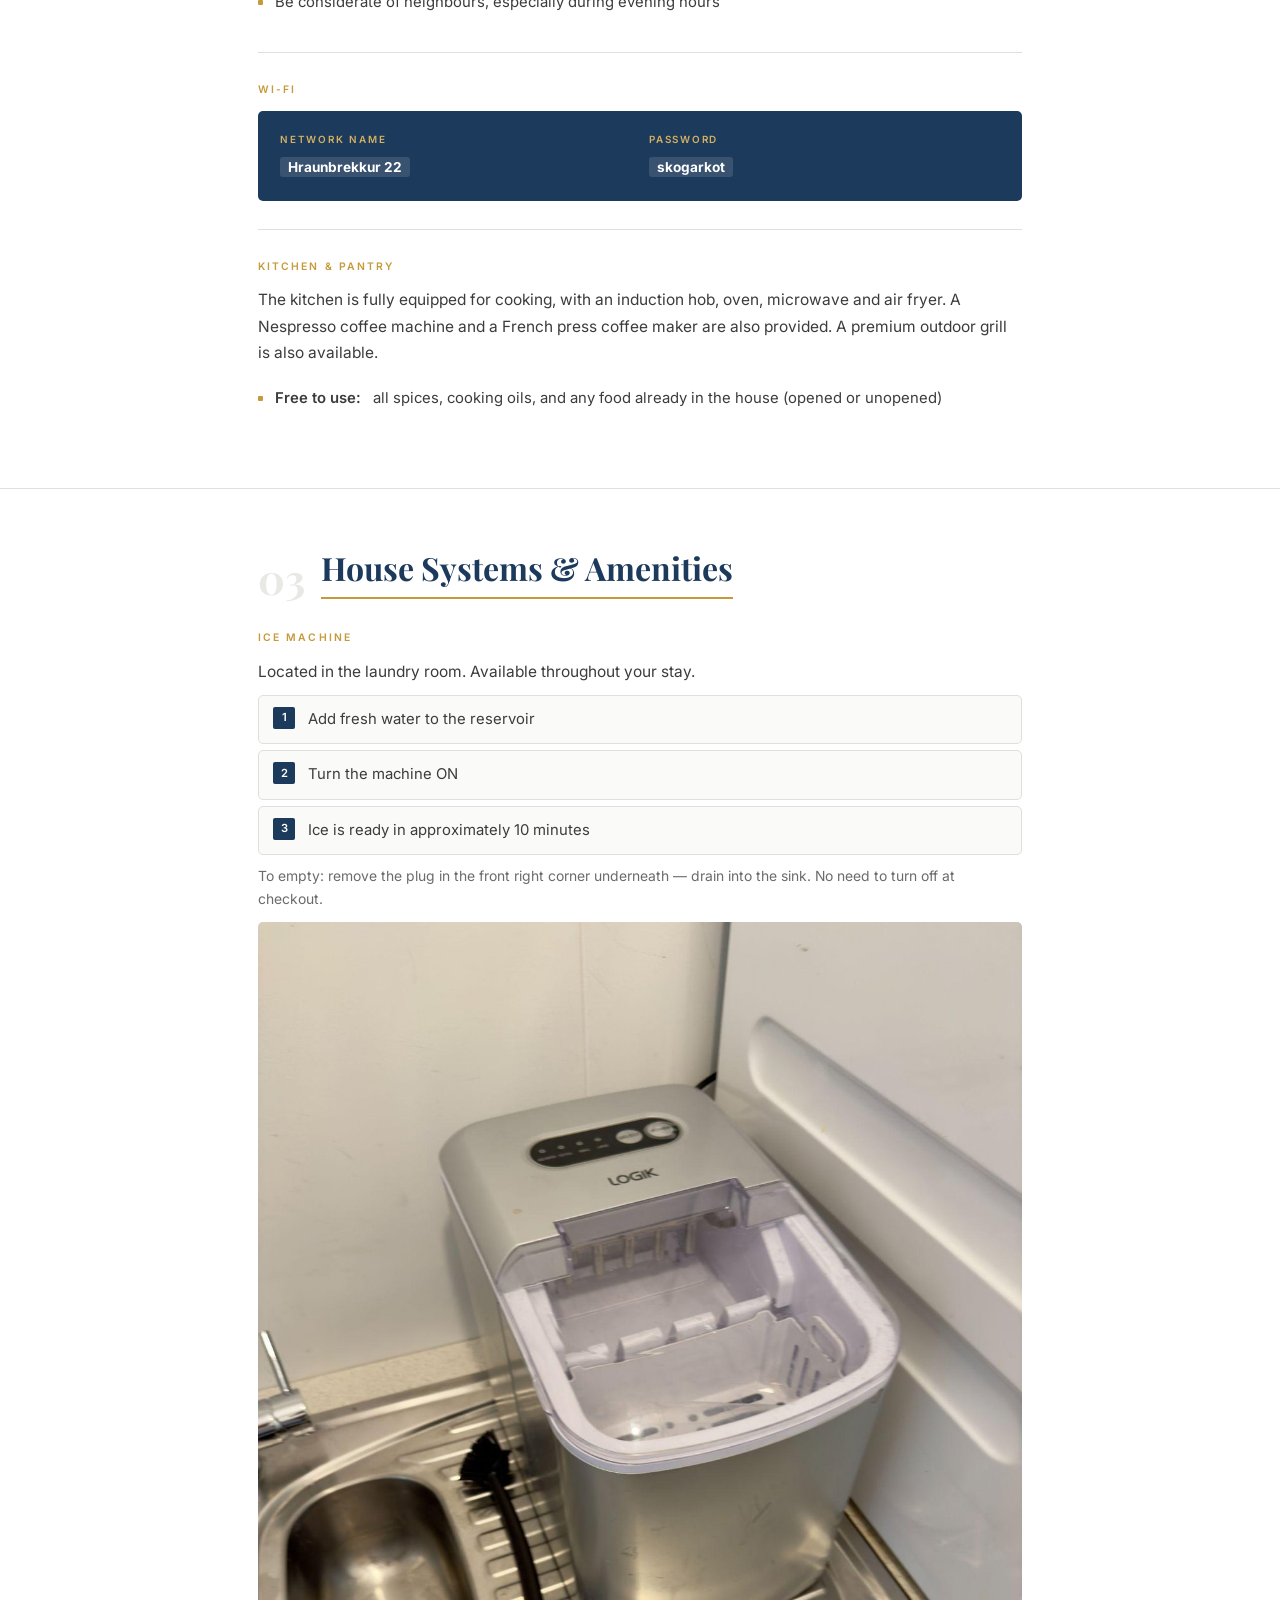
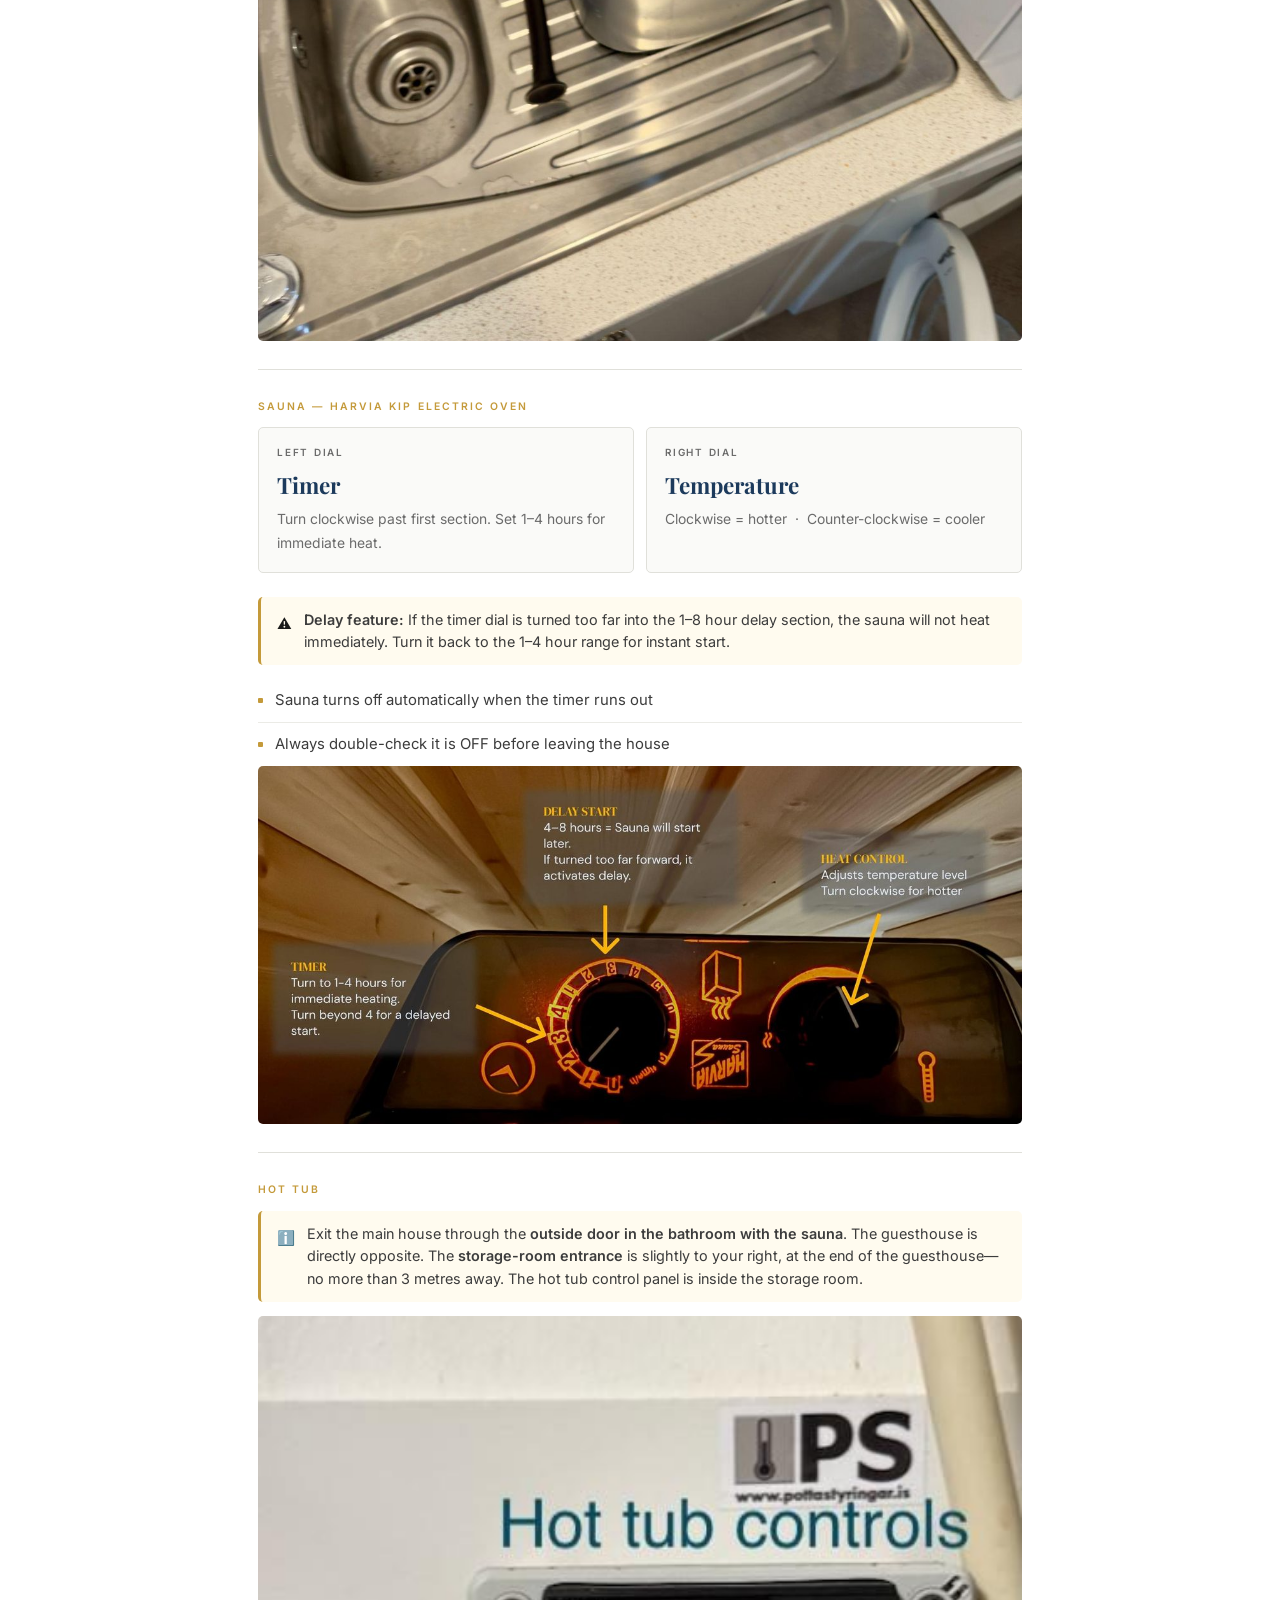
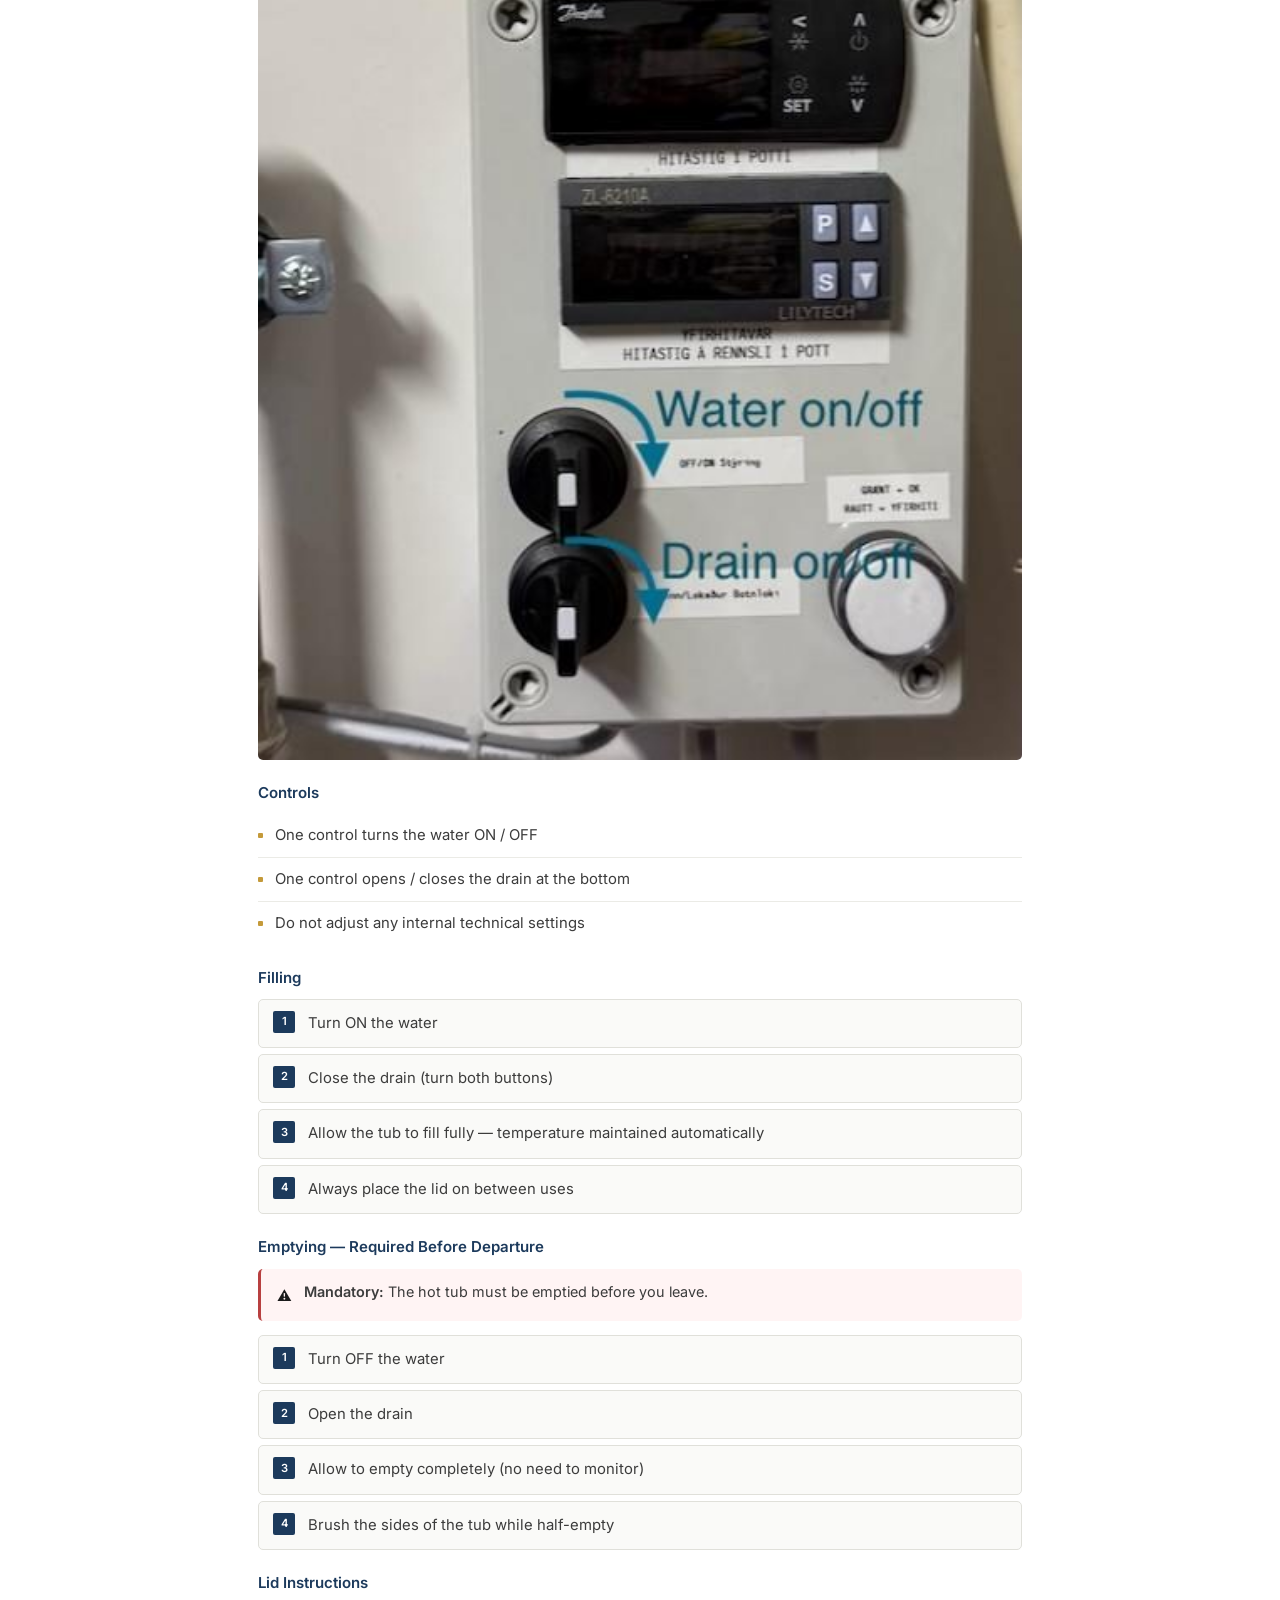
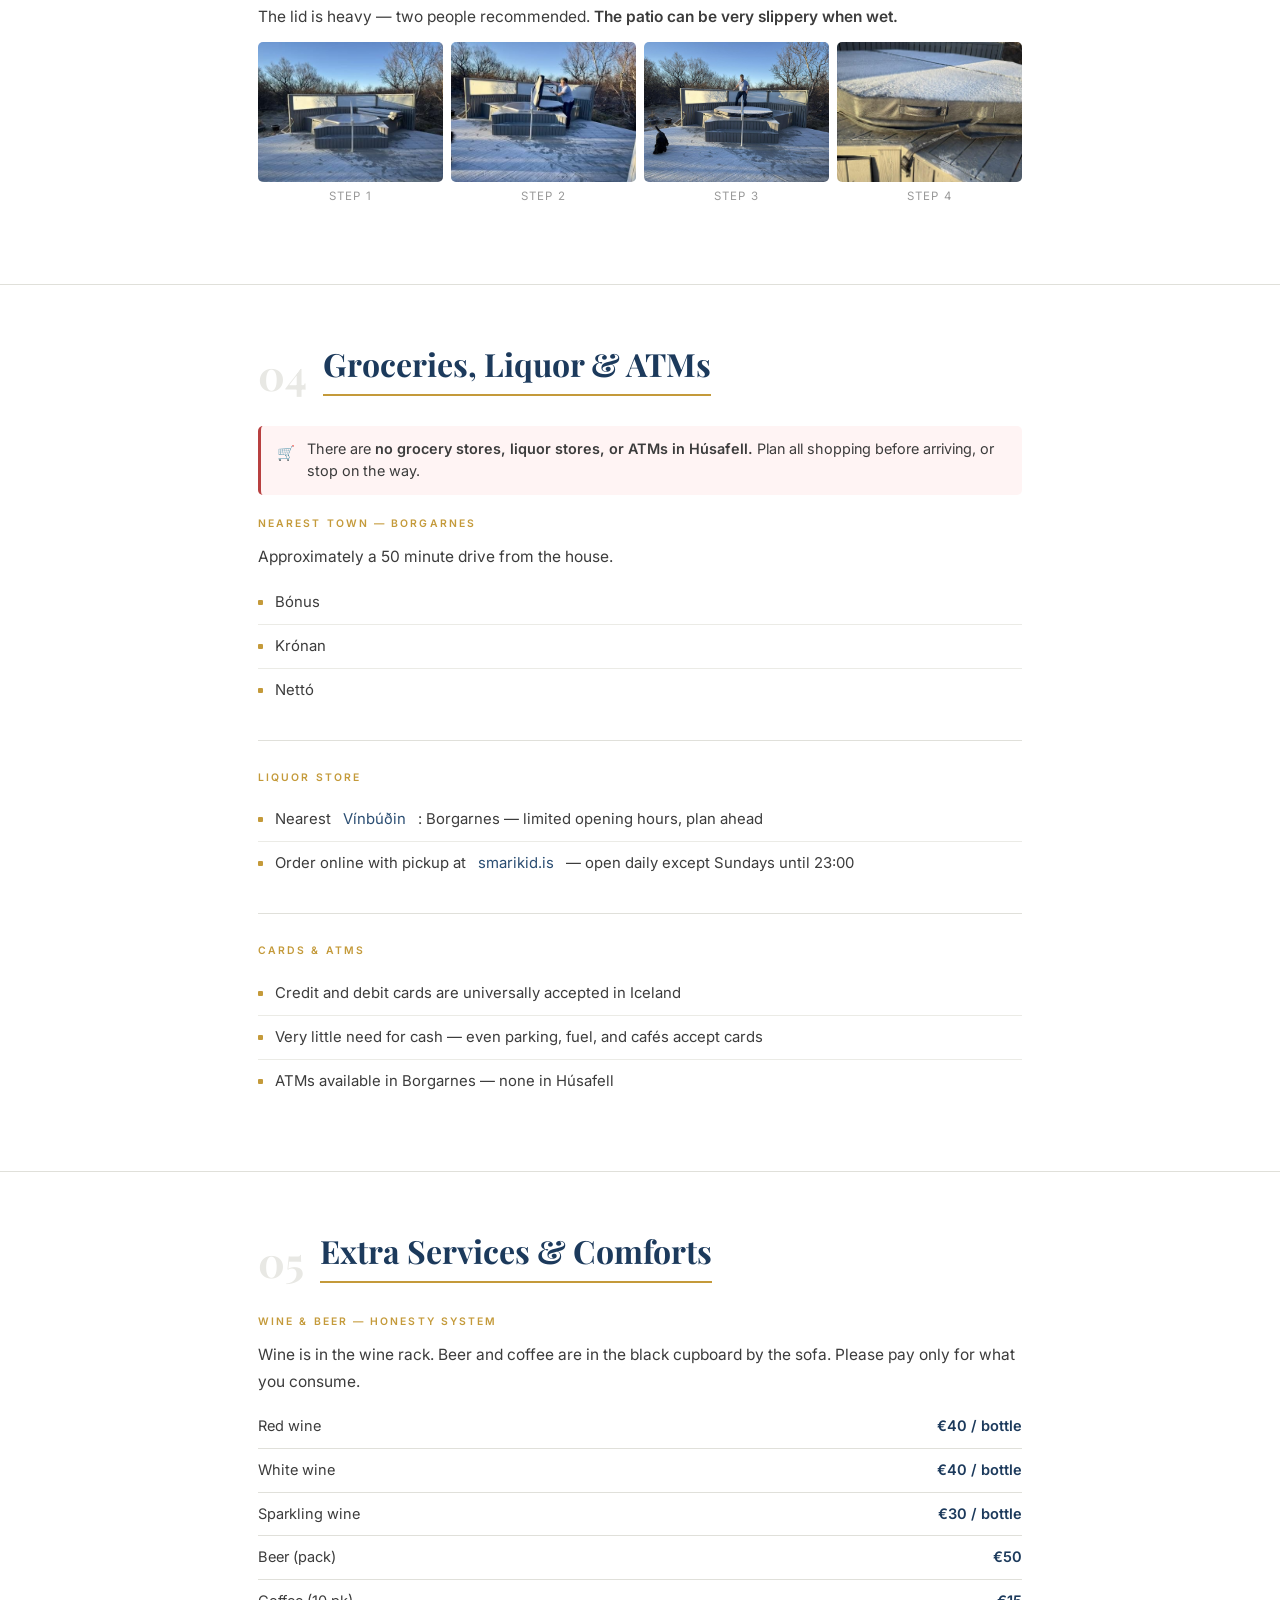
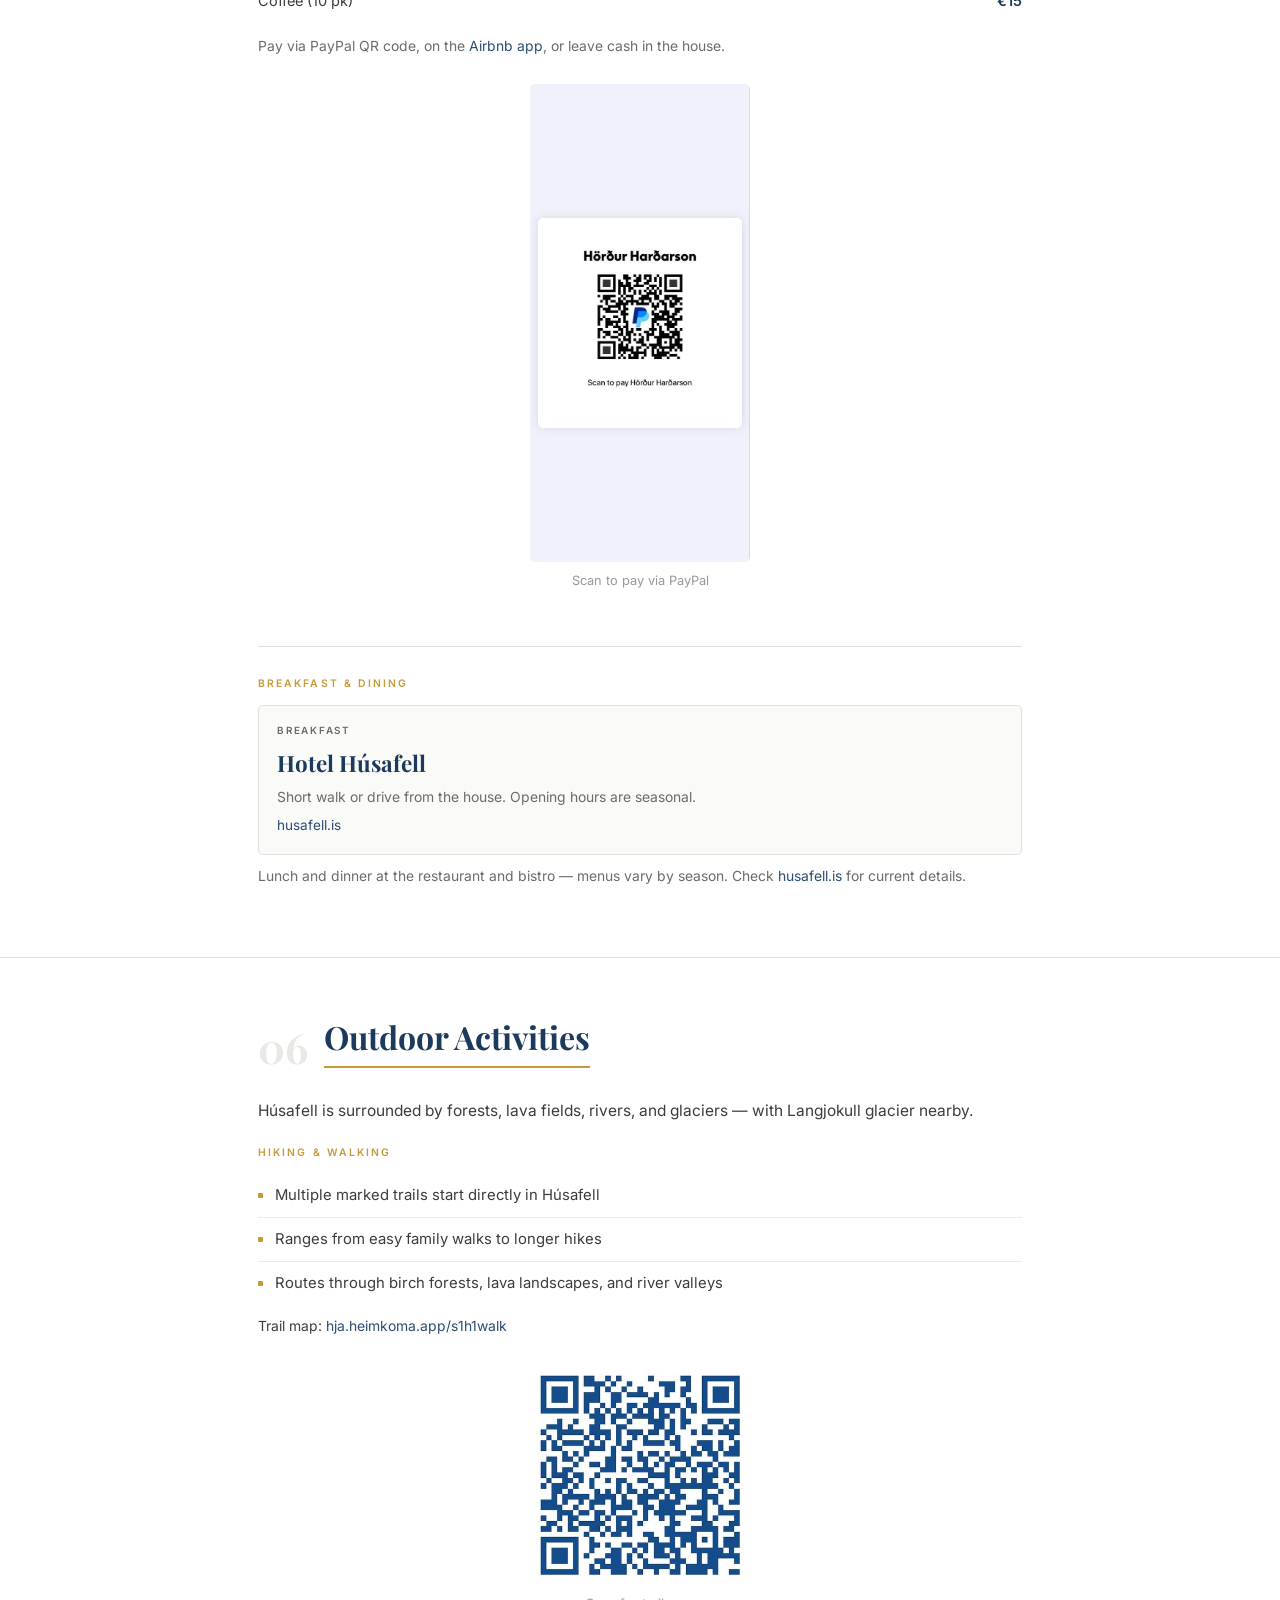
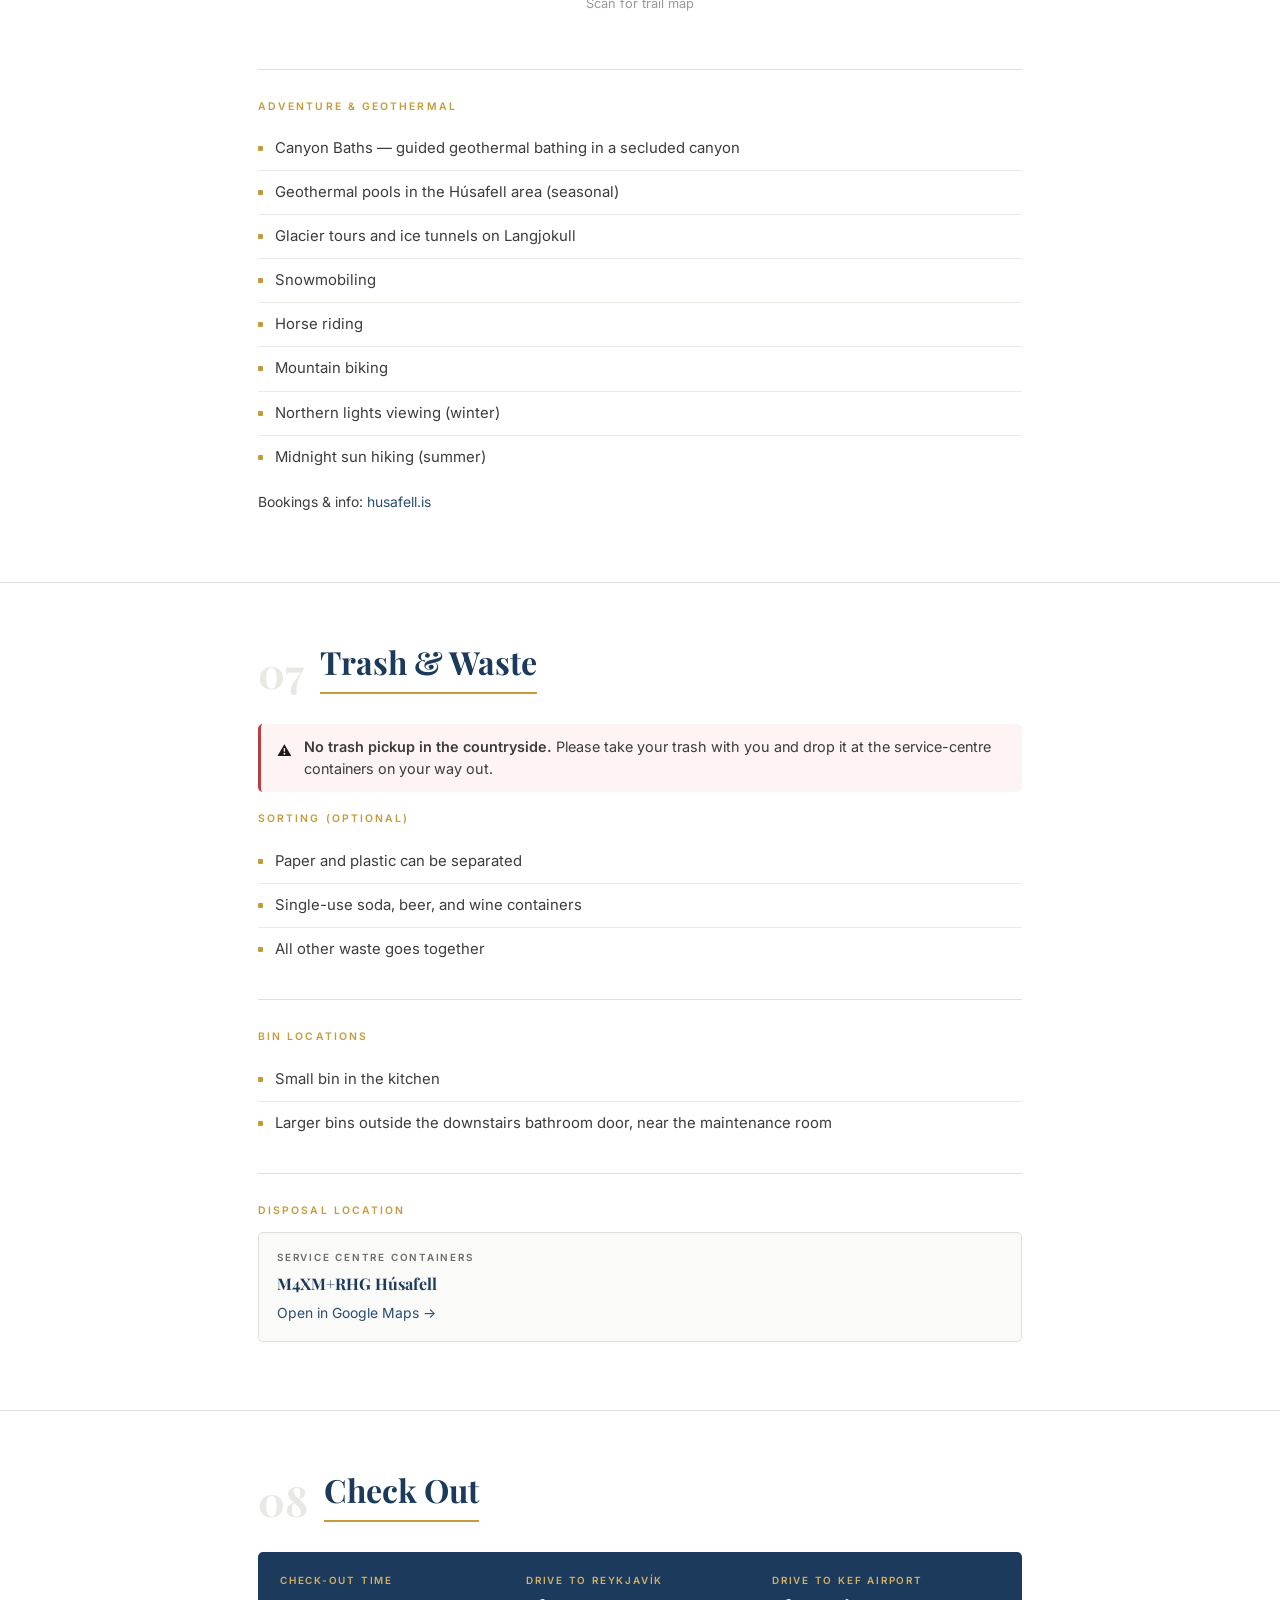
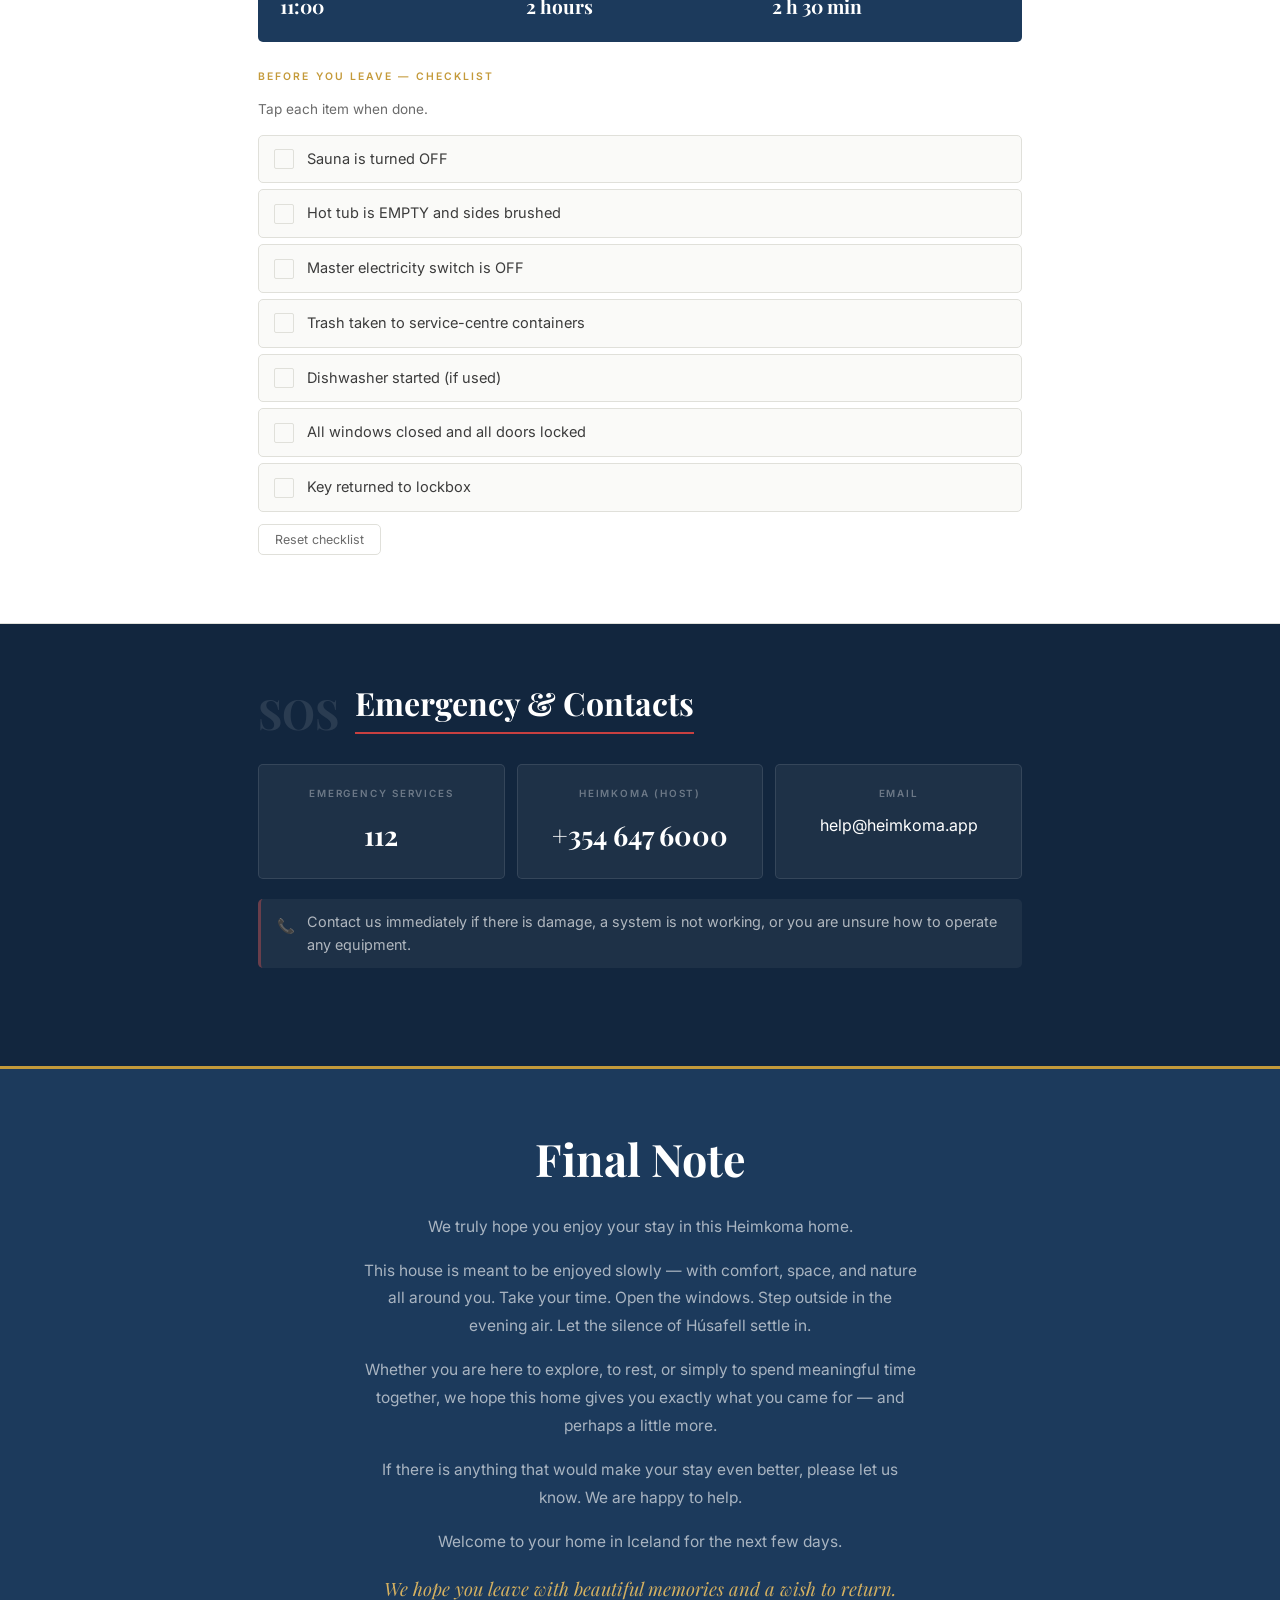
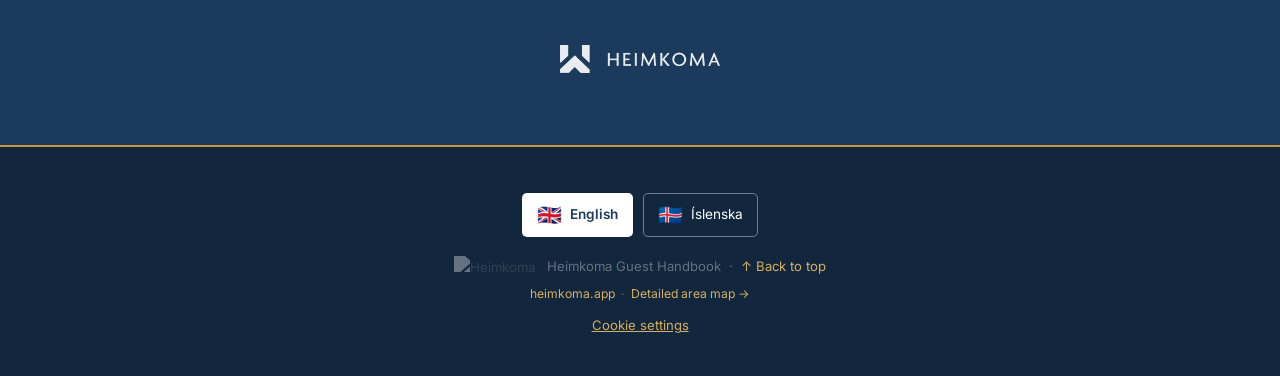
==== commit 51460447: "Describe kitchen appliances and coffee makers in both bilingual handbooks" ====
--- a/s1h1gb/index.html
+++ b/s1h1gb/index.html
@@ -906,7 +906,7 @@
 
   <div class="sub">
     <span class="sub-lbl">Kitchen &amp; Pantry</span>
-    <p>Fully equipped &mdash; microwave, air fryer, spacious stovetop, oven, and a premium outdoor grill.</p>
+    <p>The kitchen is fully equipped for cooking, with an induction hob, oven, microwave and air fryer. A Nespresso coffee machine and a French press coffee maker are also provided. A premium outdoor grill is also available.</p>
     <ul class="blist">
       <li><strong>Free to use:</strong> all spices, cooking oils, and any food already in the house (opened or unopened)</li>
     </ul>
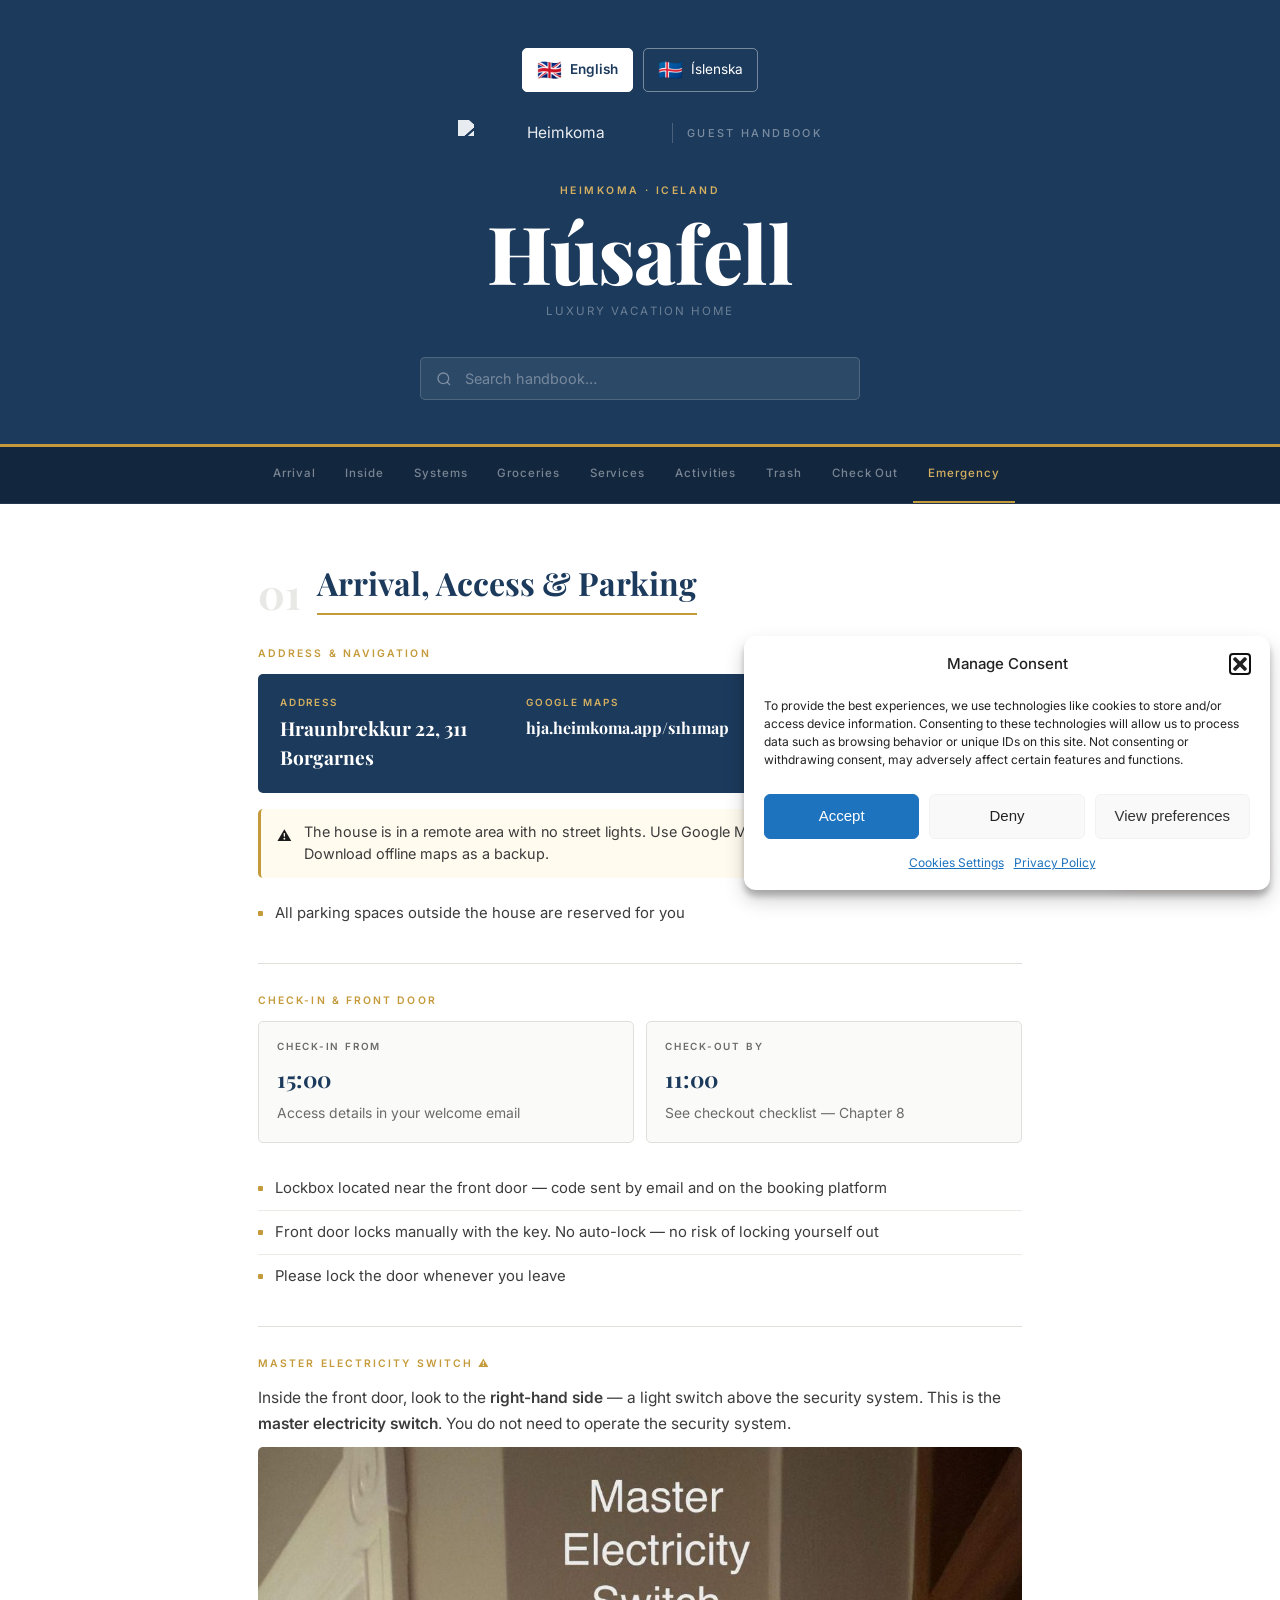
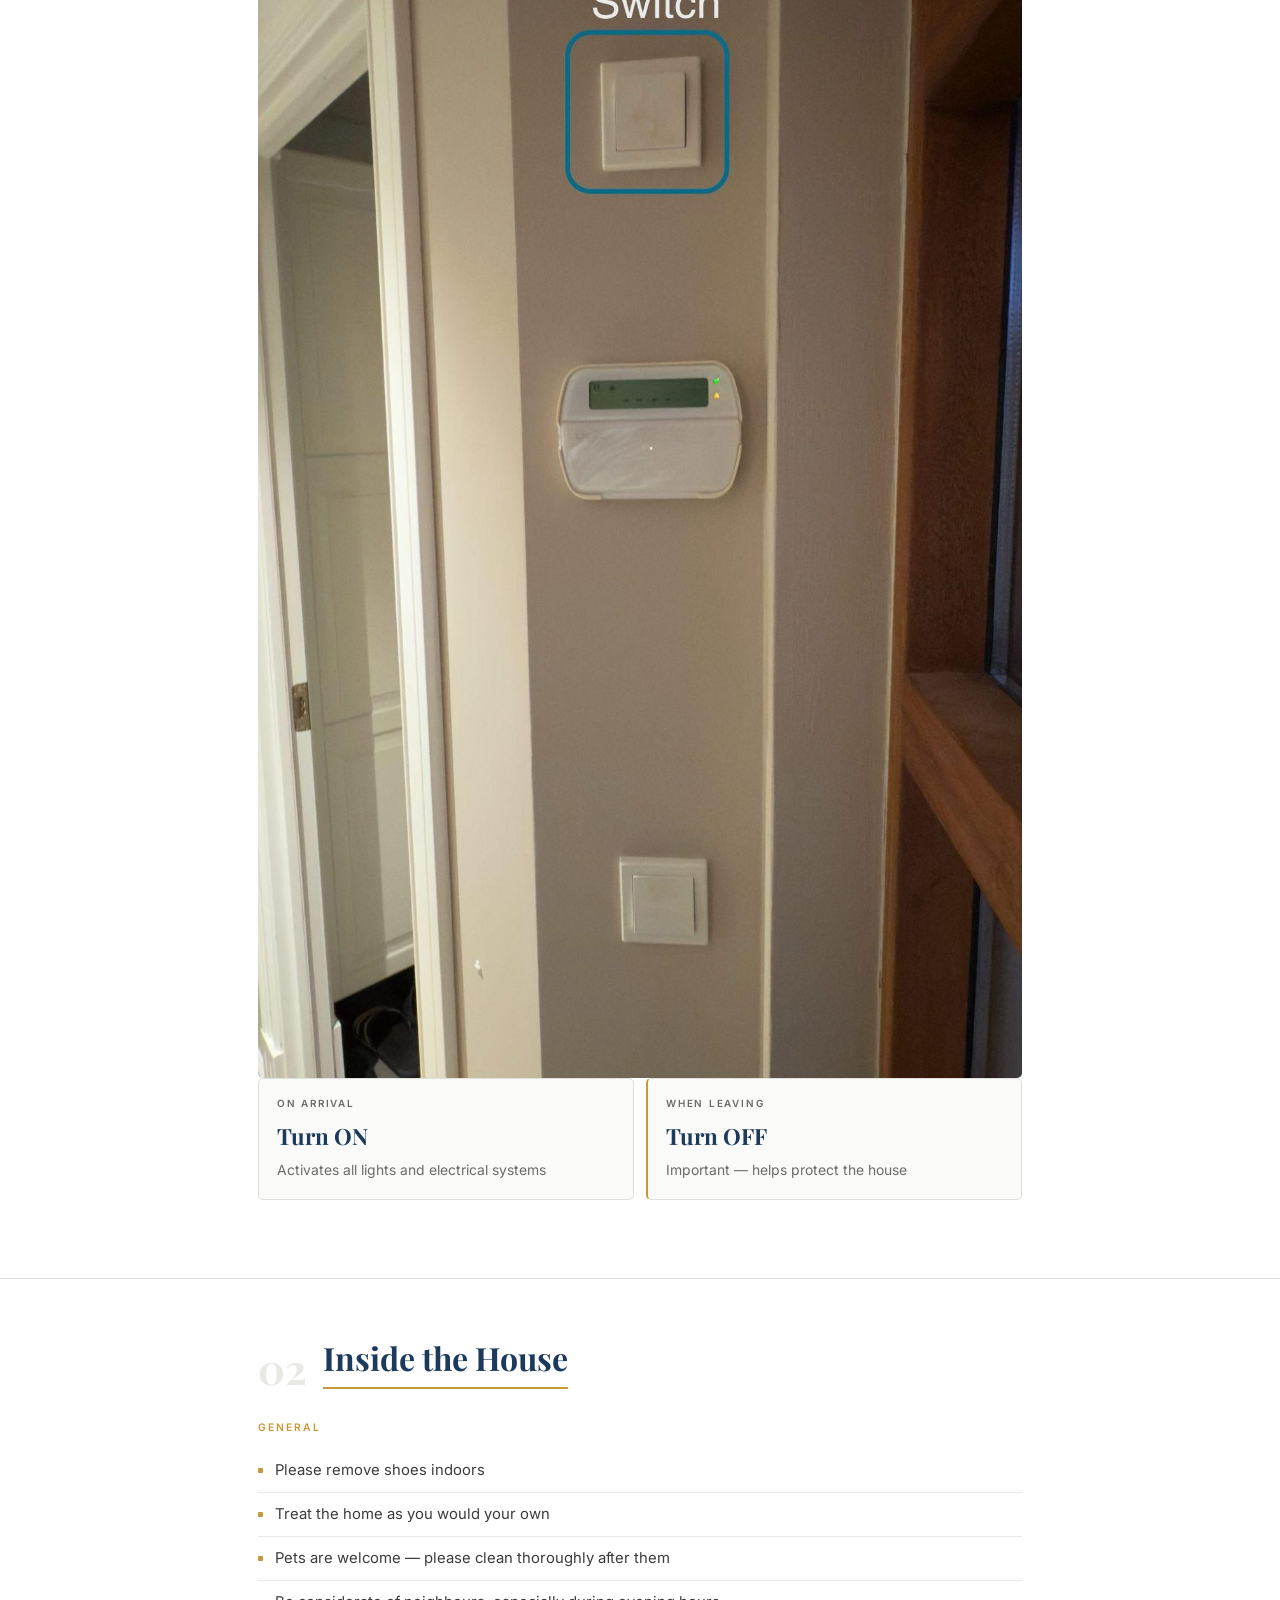
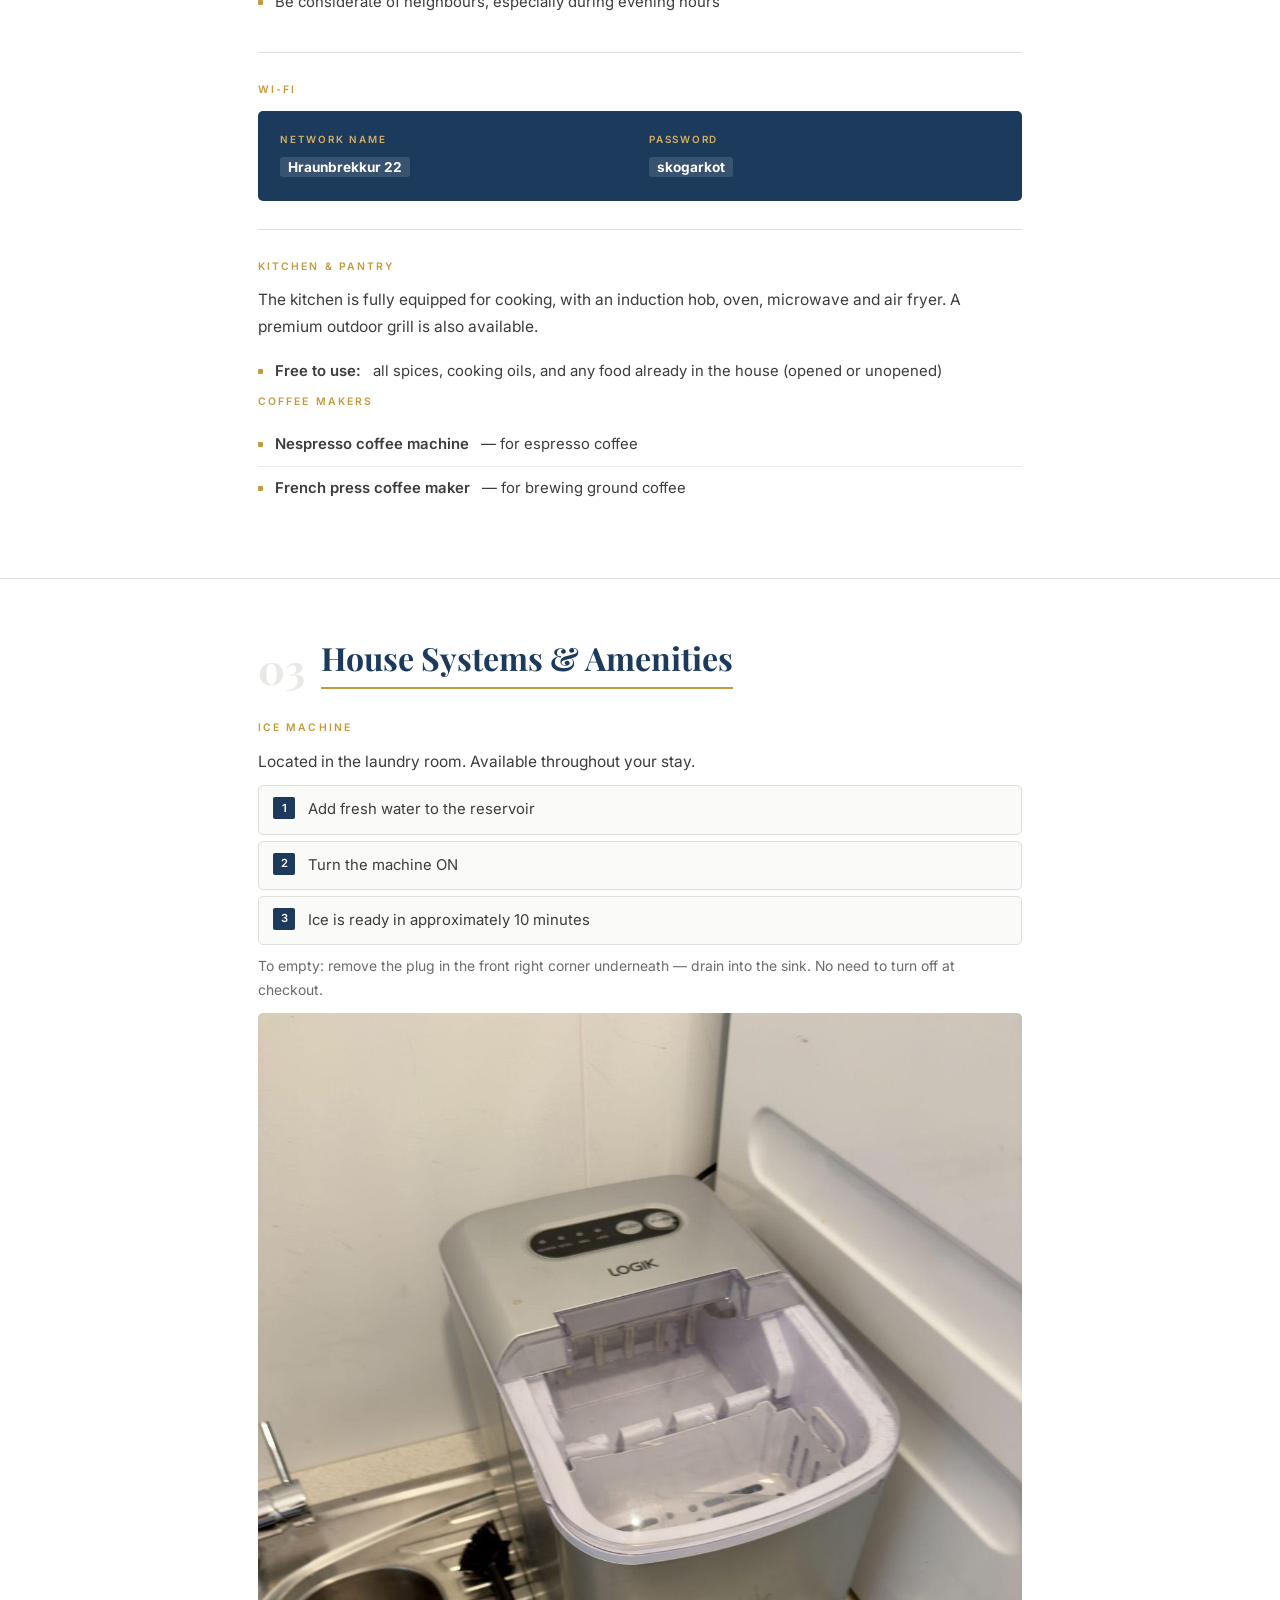
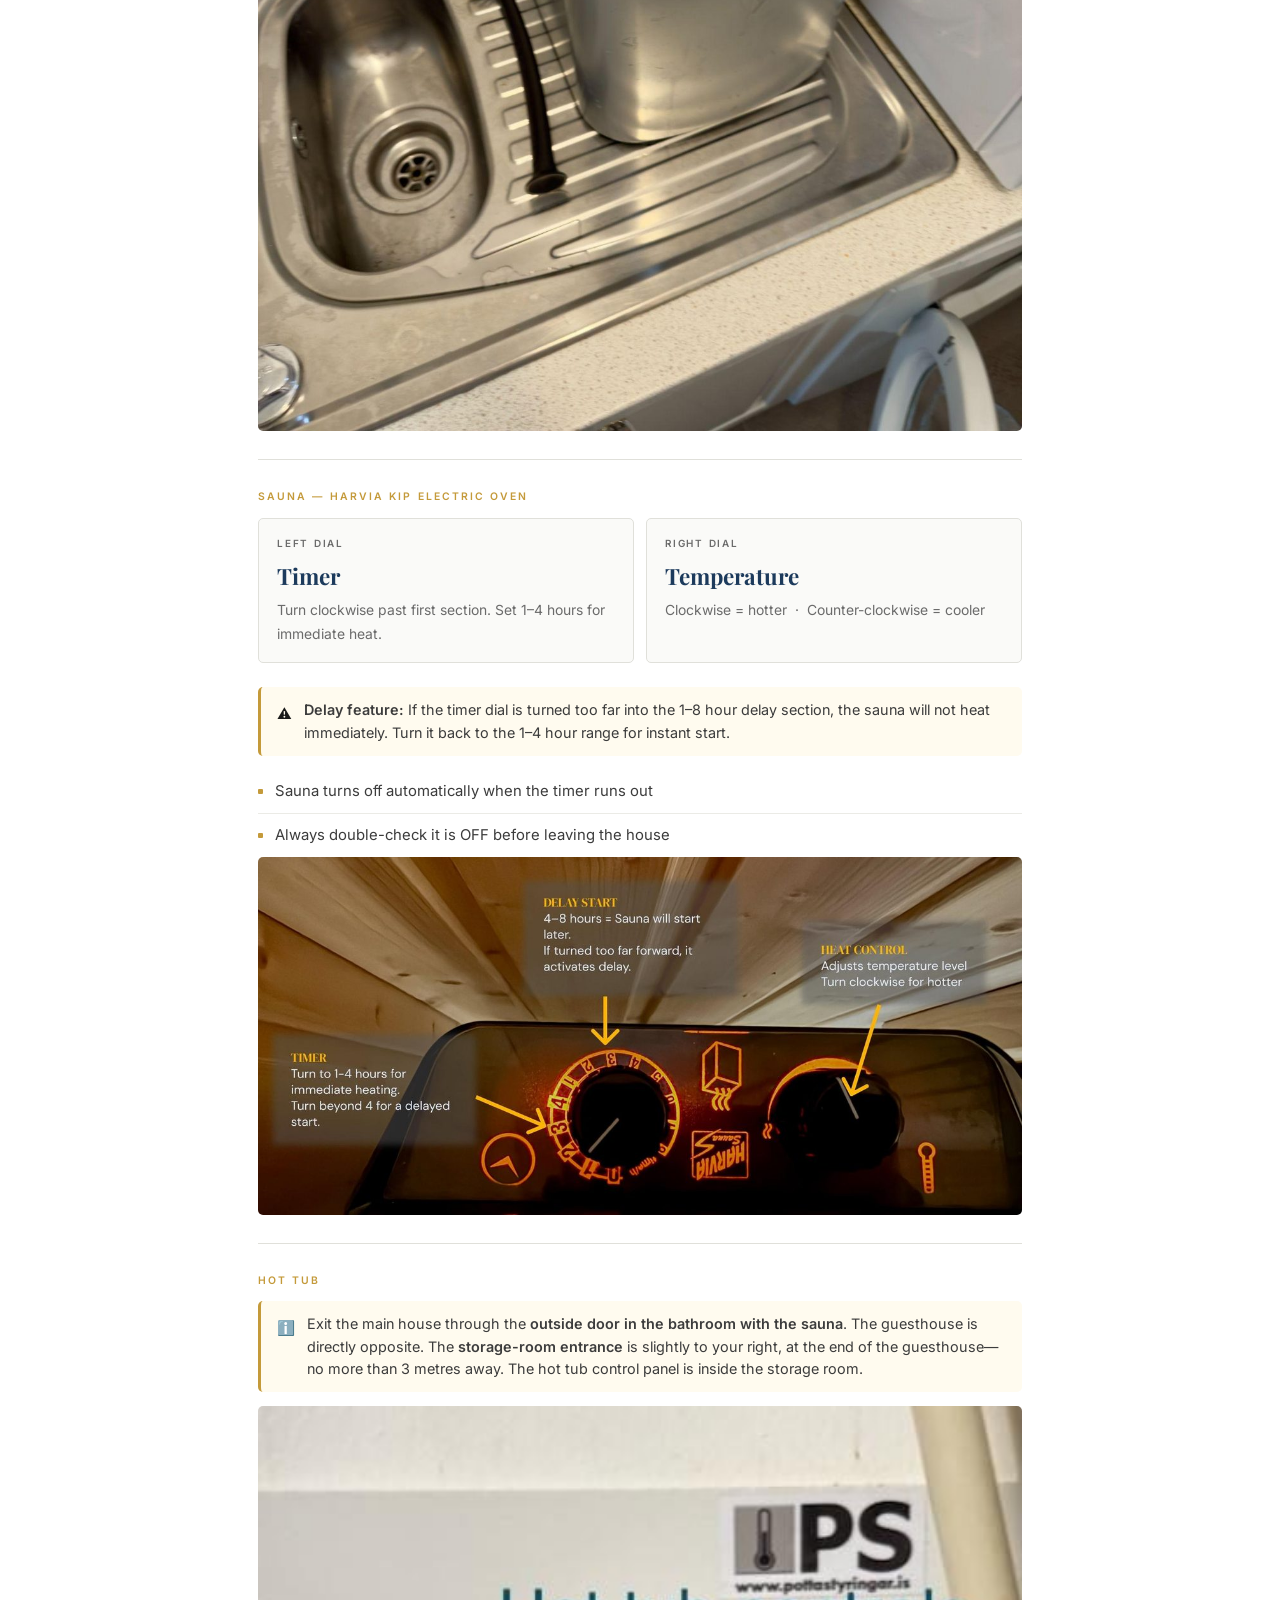
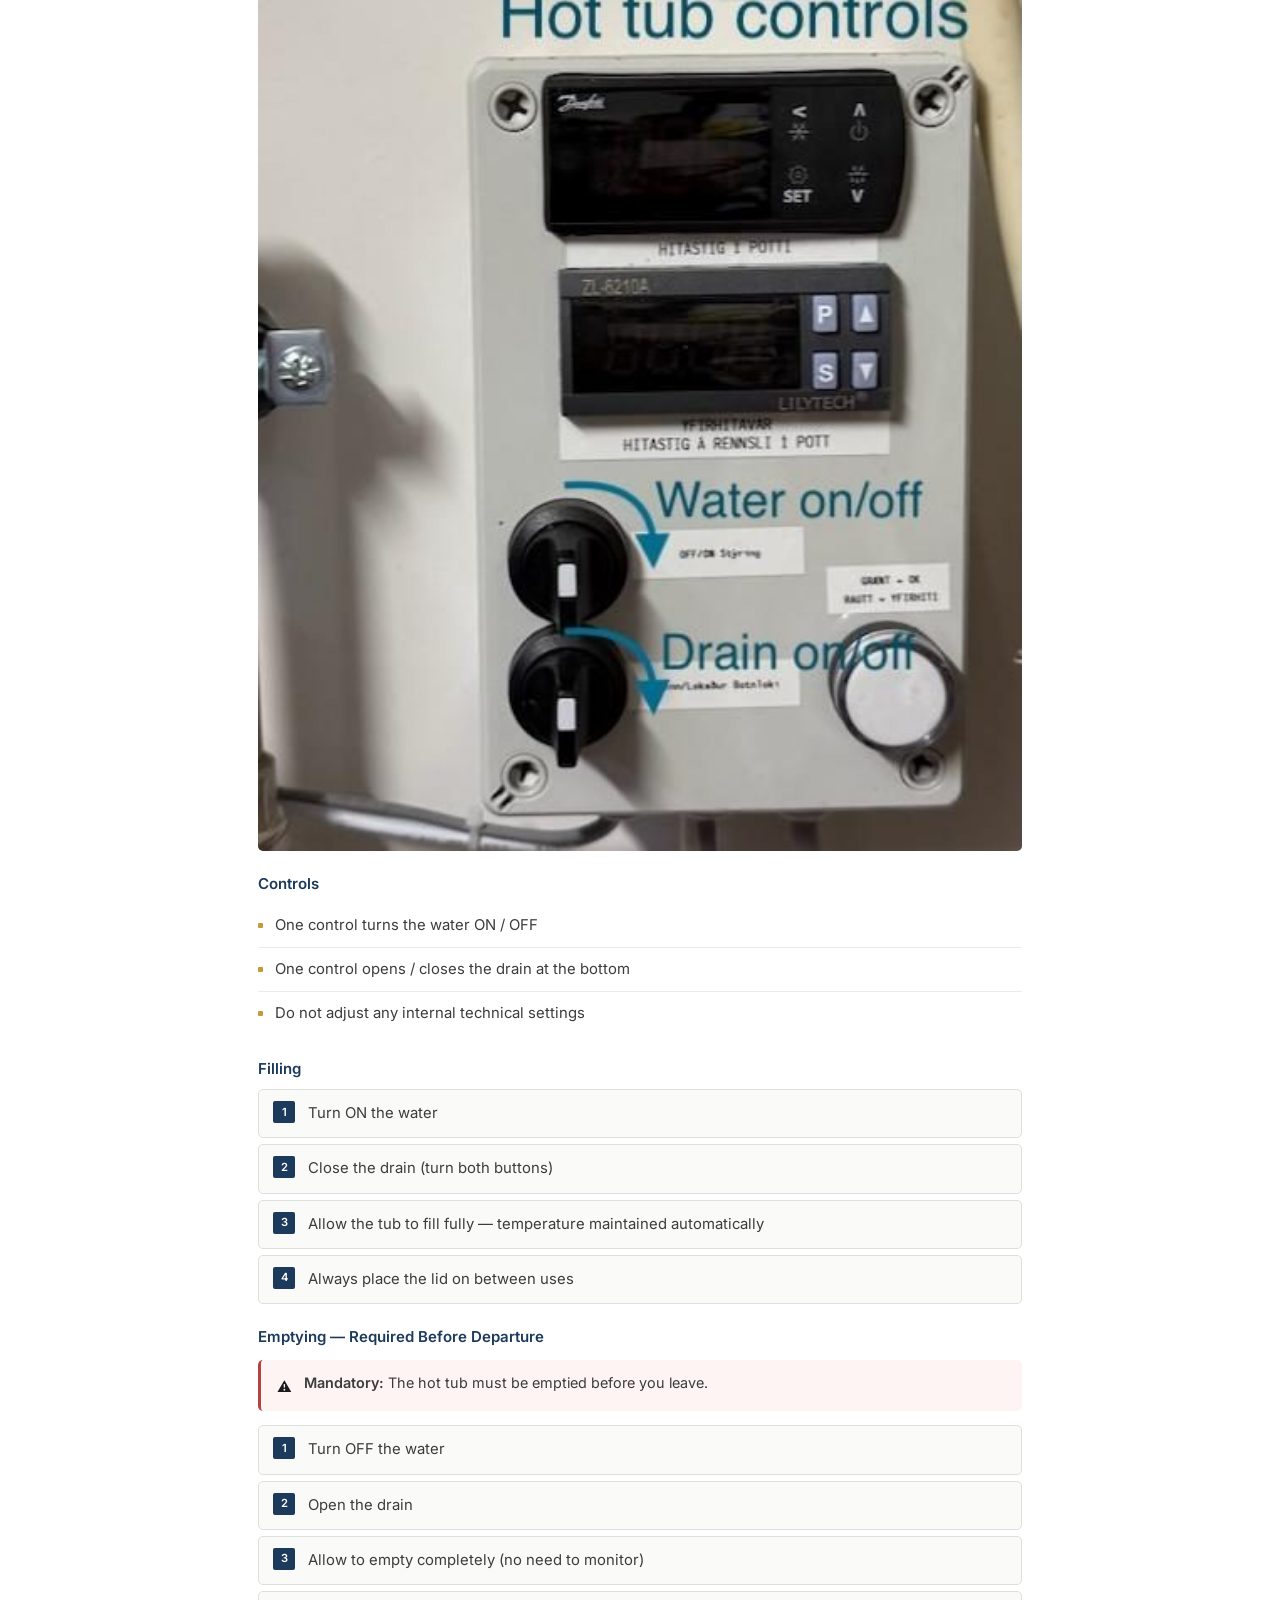
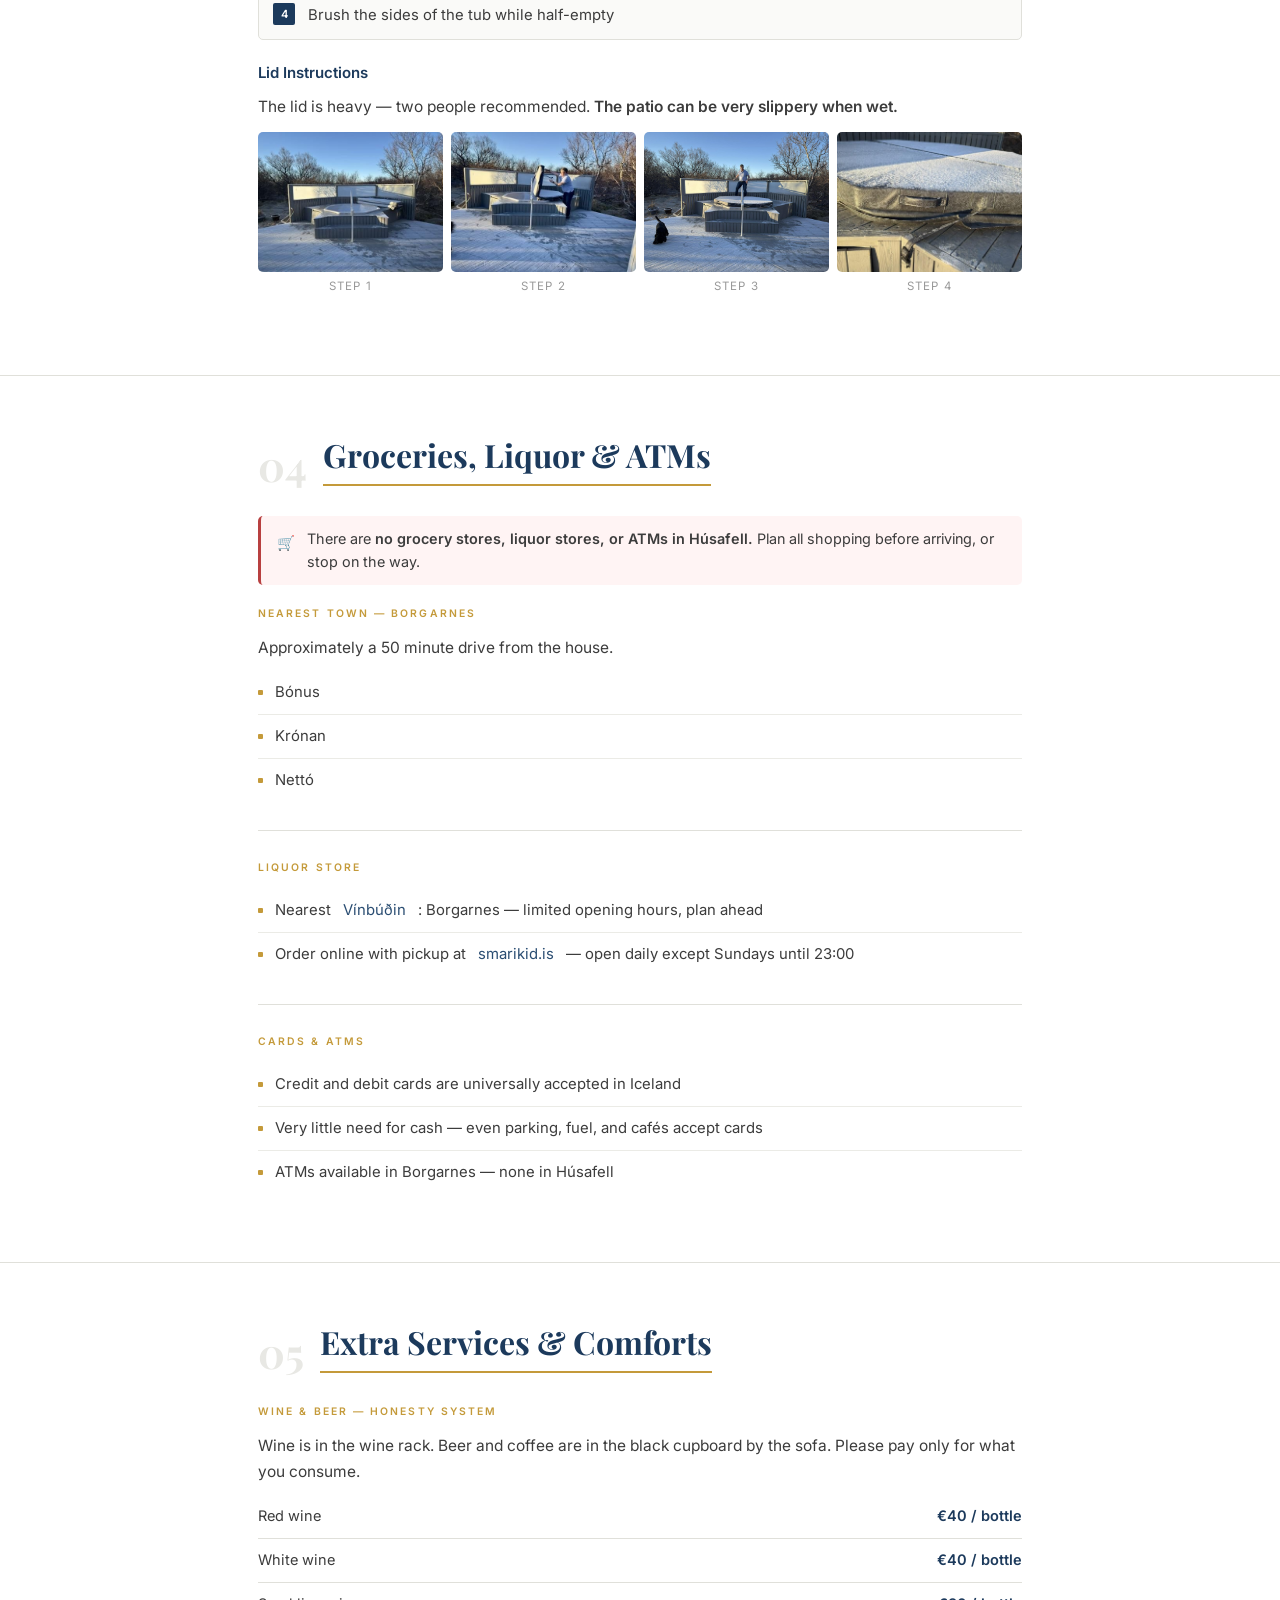
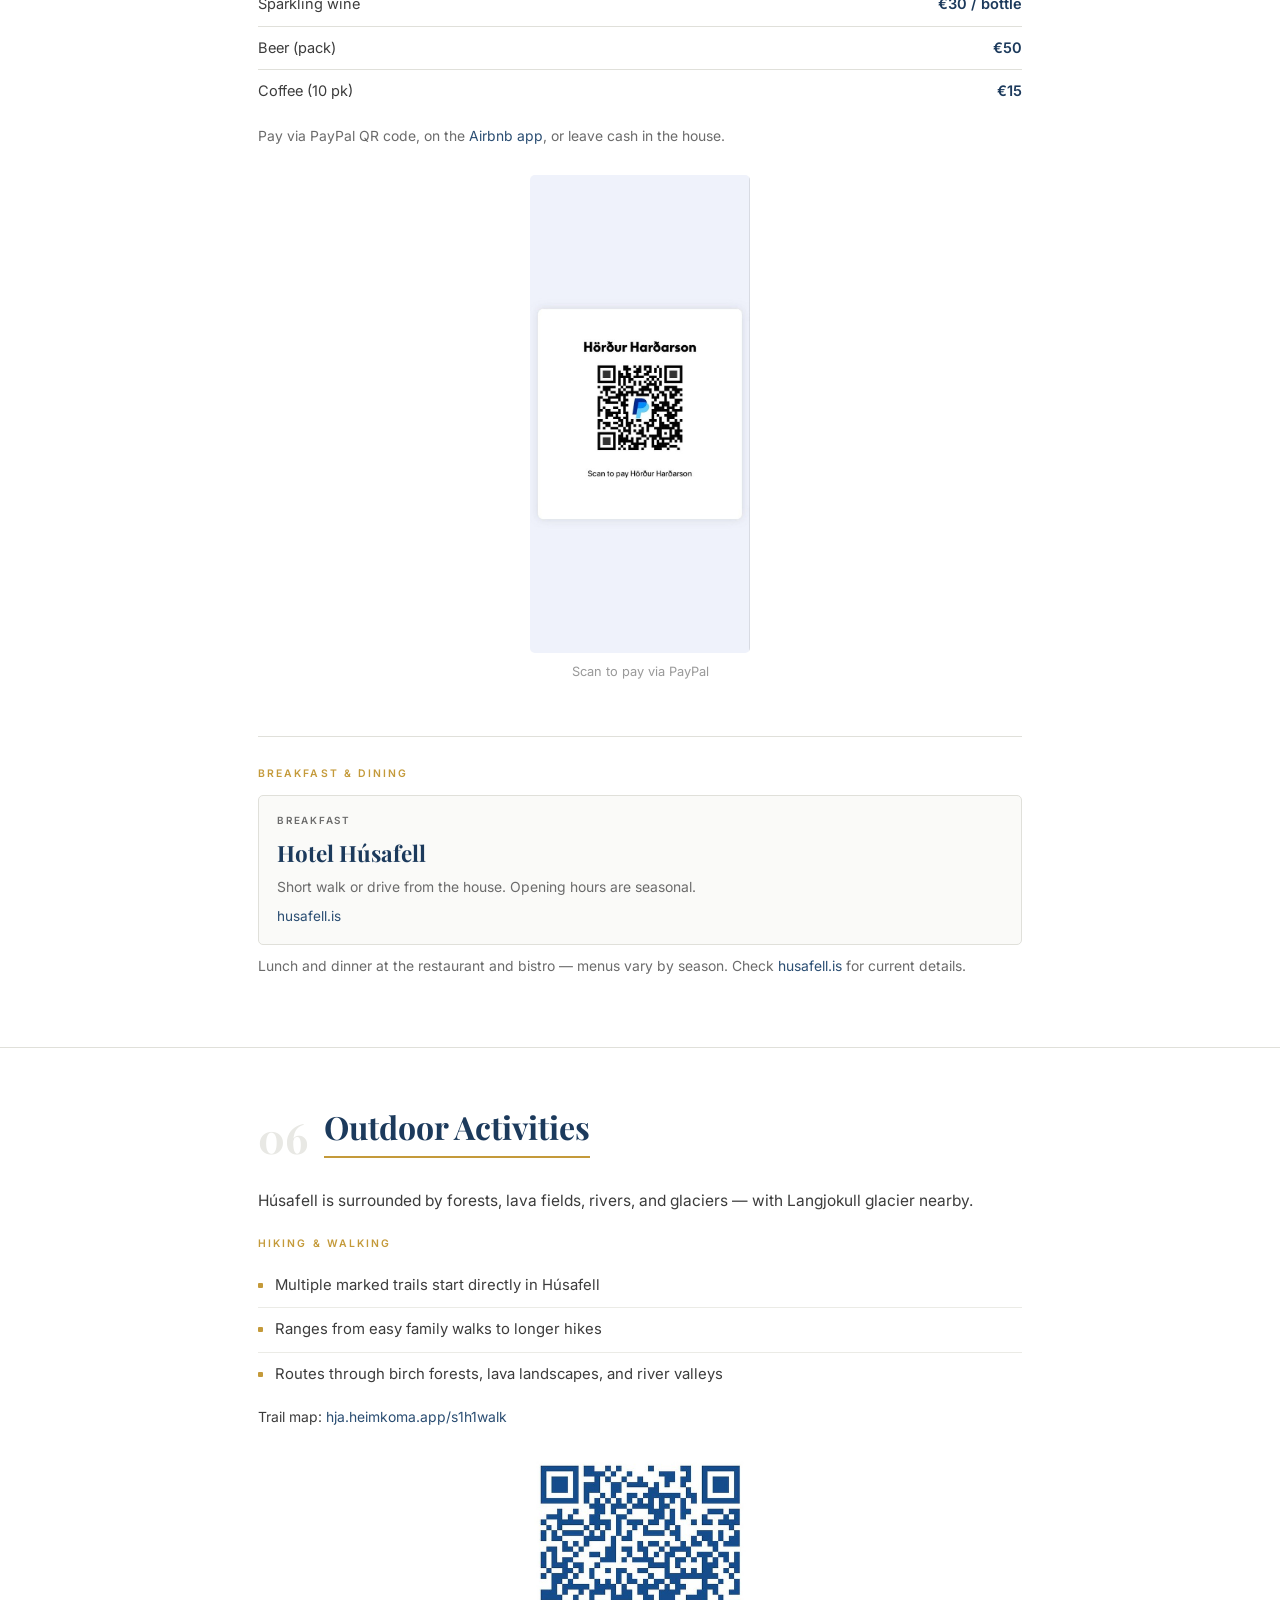
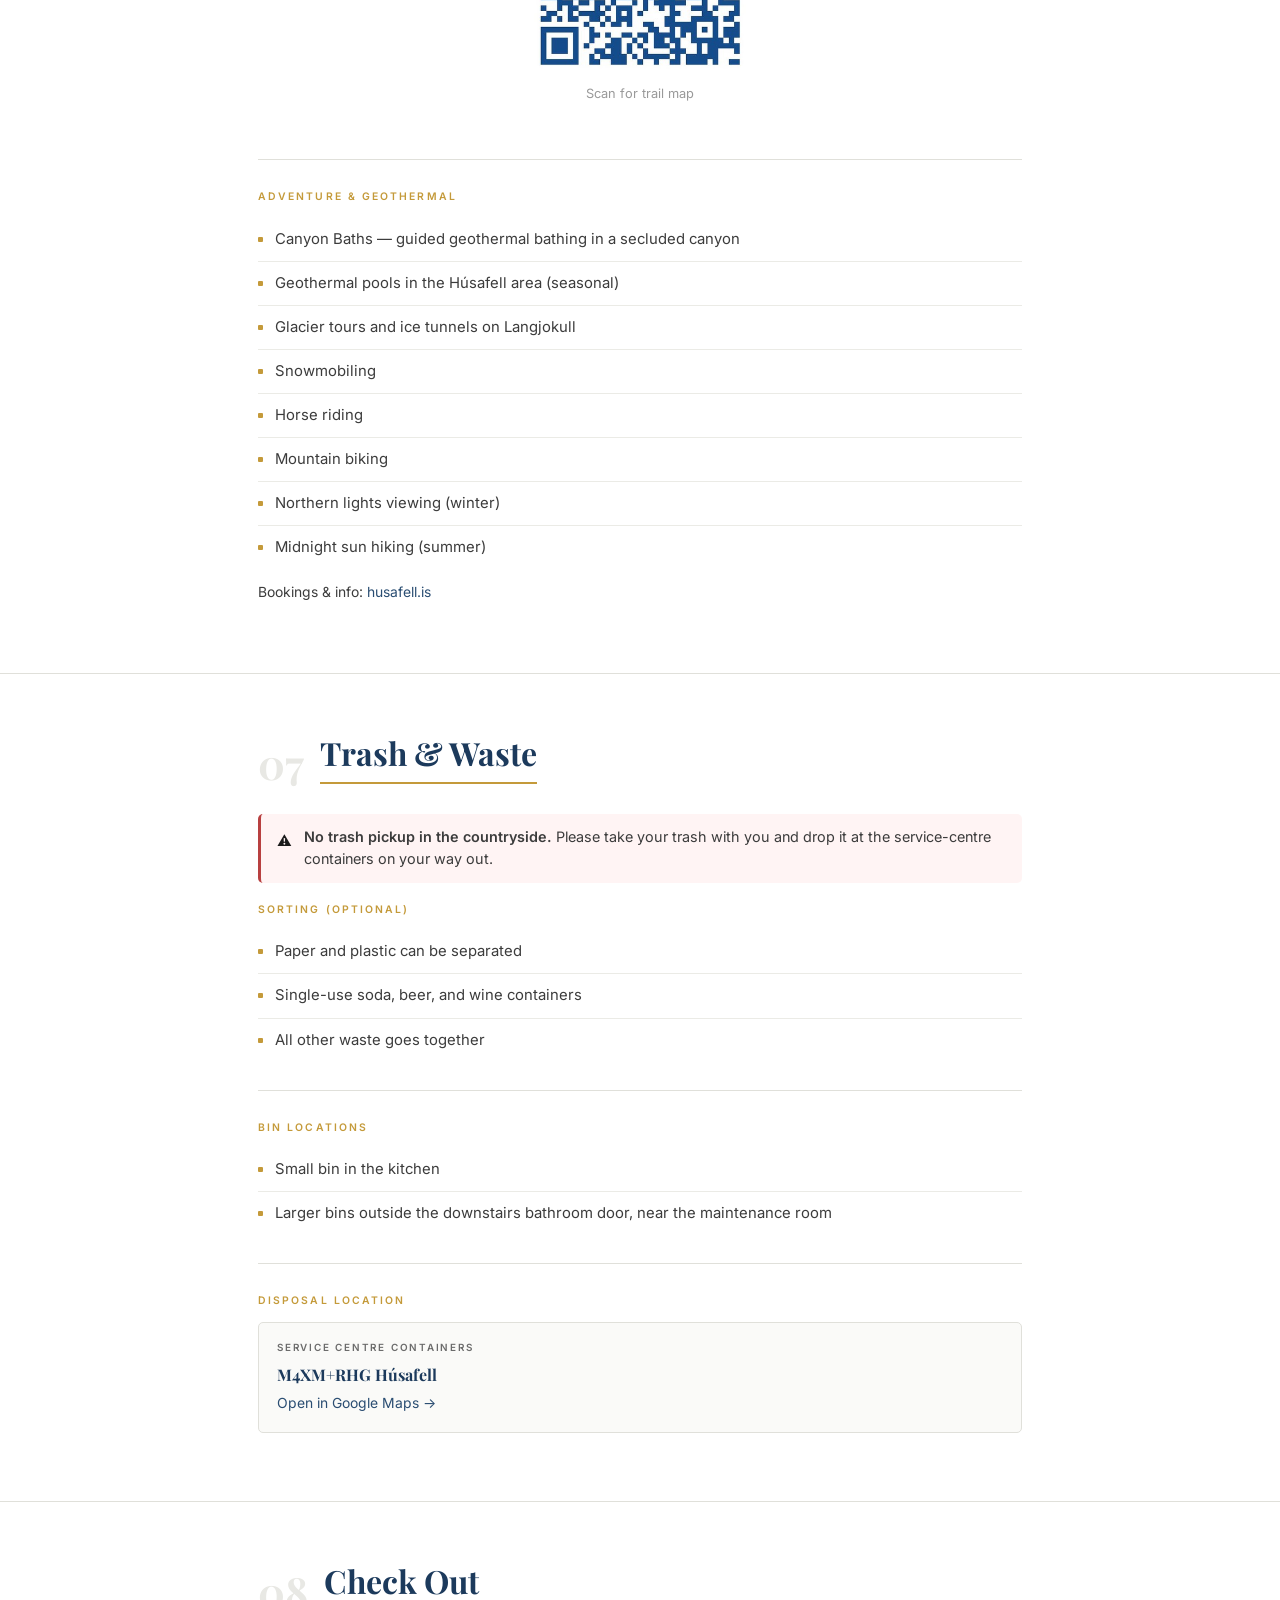
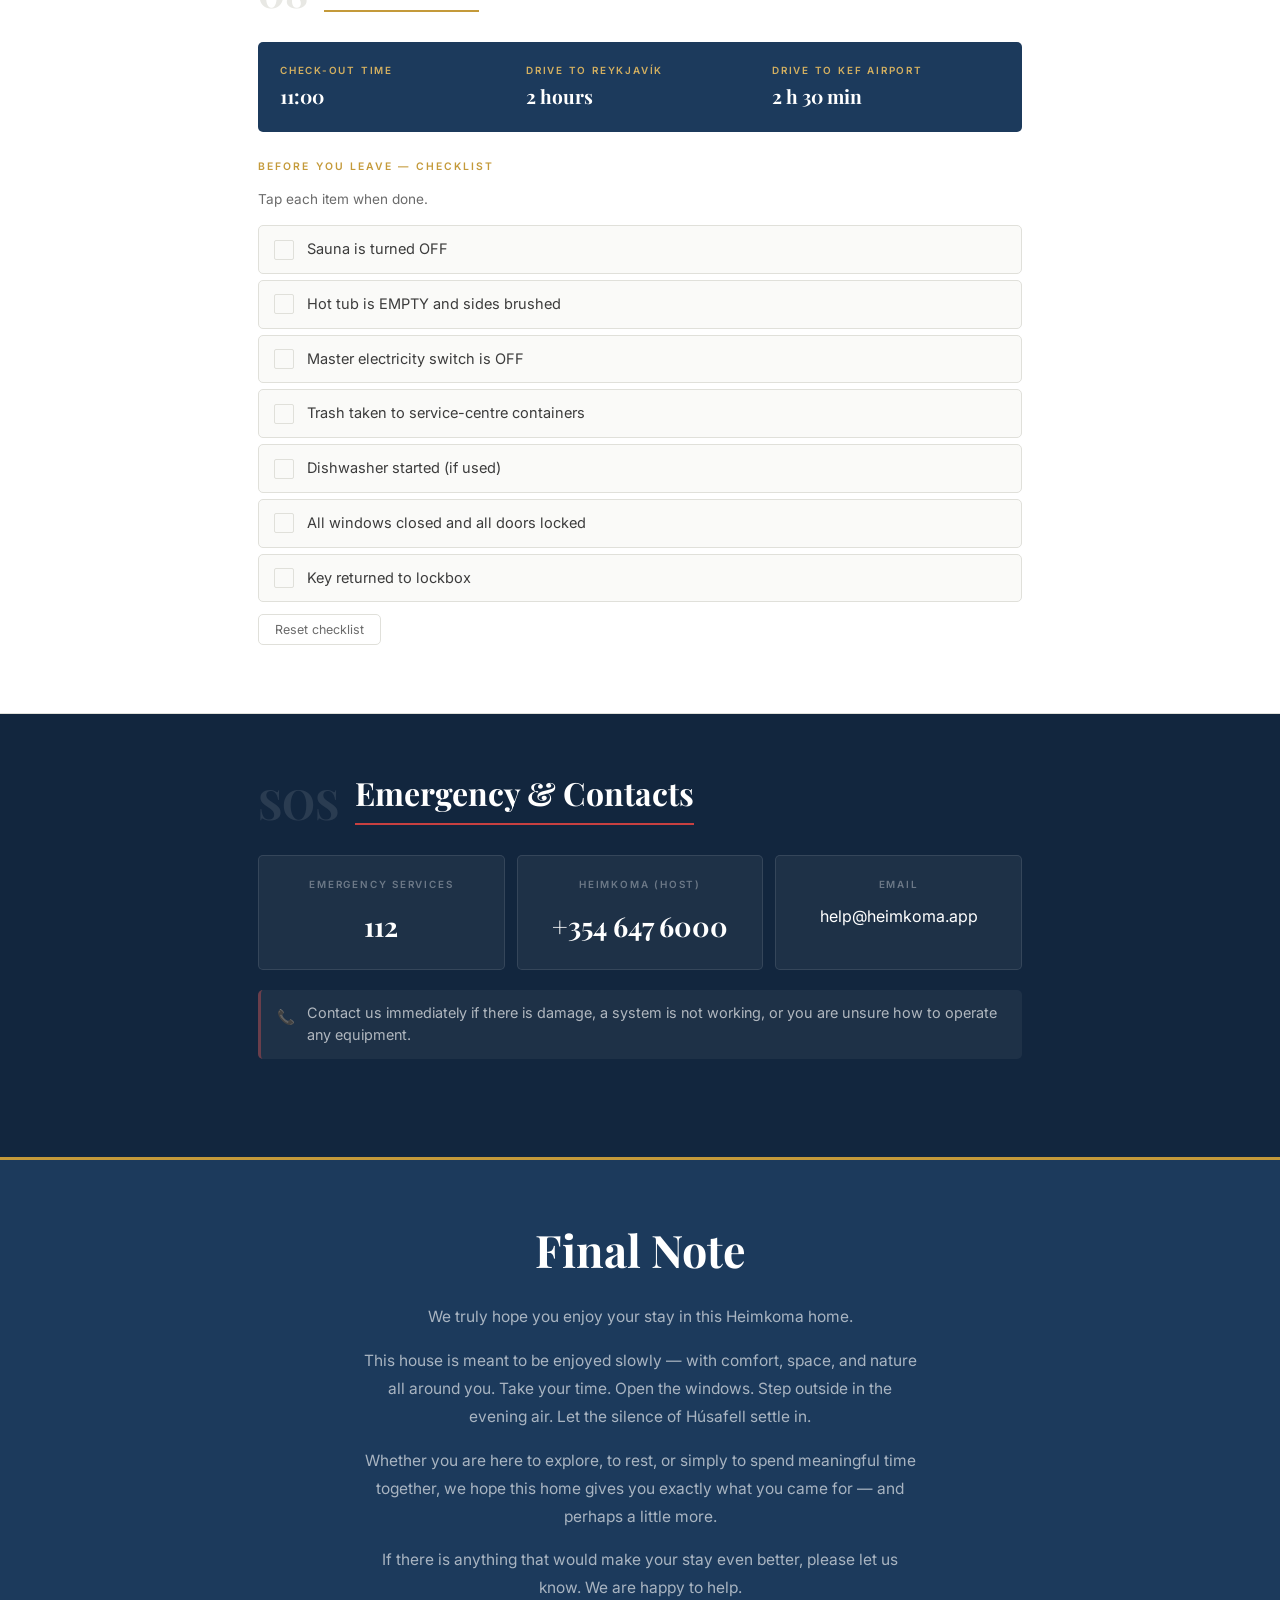
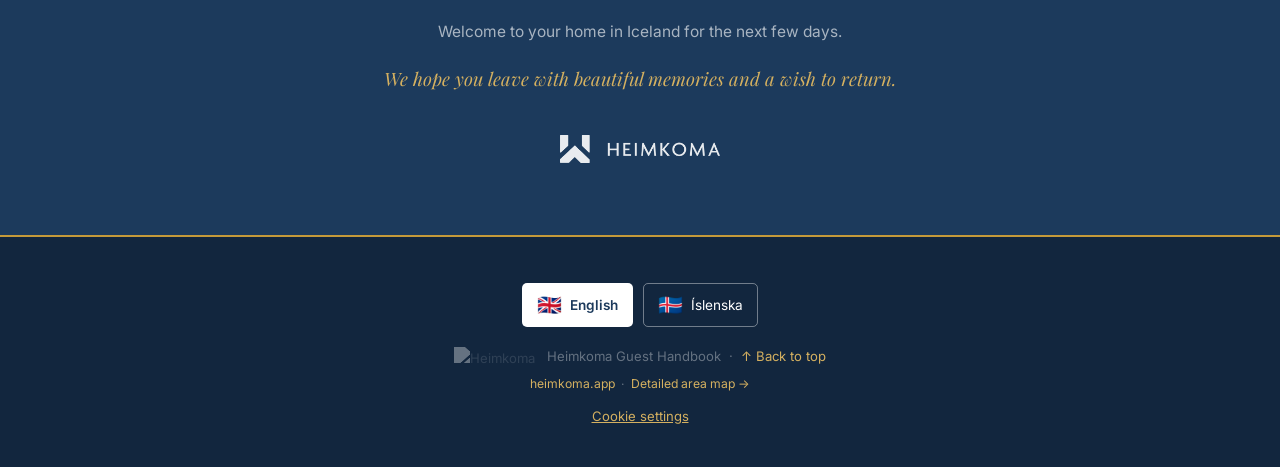
==== commit 25548a38: "Highlight Húsafell coffee makers and refresh handbook pages online" ====
--- a/s1h1gb/index.html
+++ b/s1h1gb/index.html
@@ -906,10 +906,16 @@
 
   <div class="sub">
     <span class="sub-lbl">Kitchen &amp; Pantry</span>
-    <p>The kitchen is fully equipped for cooking, with an induction hob, oven, microwave and air fryer. A Nespresso coffee machine and a French press coffee maker are also provided. A premium outdoor grill is also available.</p>
+    <p>The kitchen is fully equipped for cooking, with an induction hob, oven, microwave and air fryer. A premium outdoor grill is also available.</p>
     <ul class="blist">
       <li><strong>Free to use:</strong> all spices, cooking oils, and any food already in the house (opened or unopened)</li>
     </ul>
+    <span class="sub-lbl">Coffee makers</span>
+    <ul class="blist">
+      <li><strong>Nespresso coffee machine</strong> — for espresso coffee</li>
+      <li><strong>French press coffee maker</strong> — for brewing ground coffee</li>
+    </ul>
+
   </div>
 
 </div>
